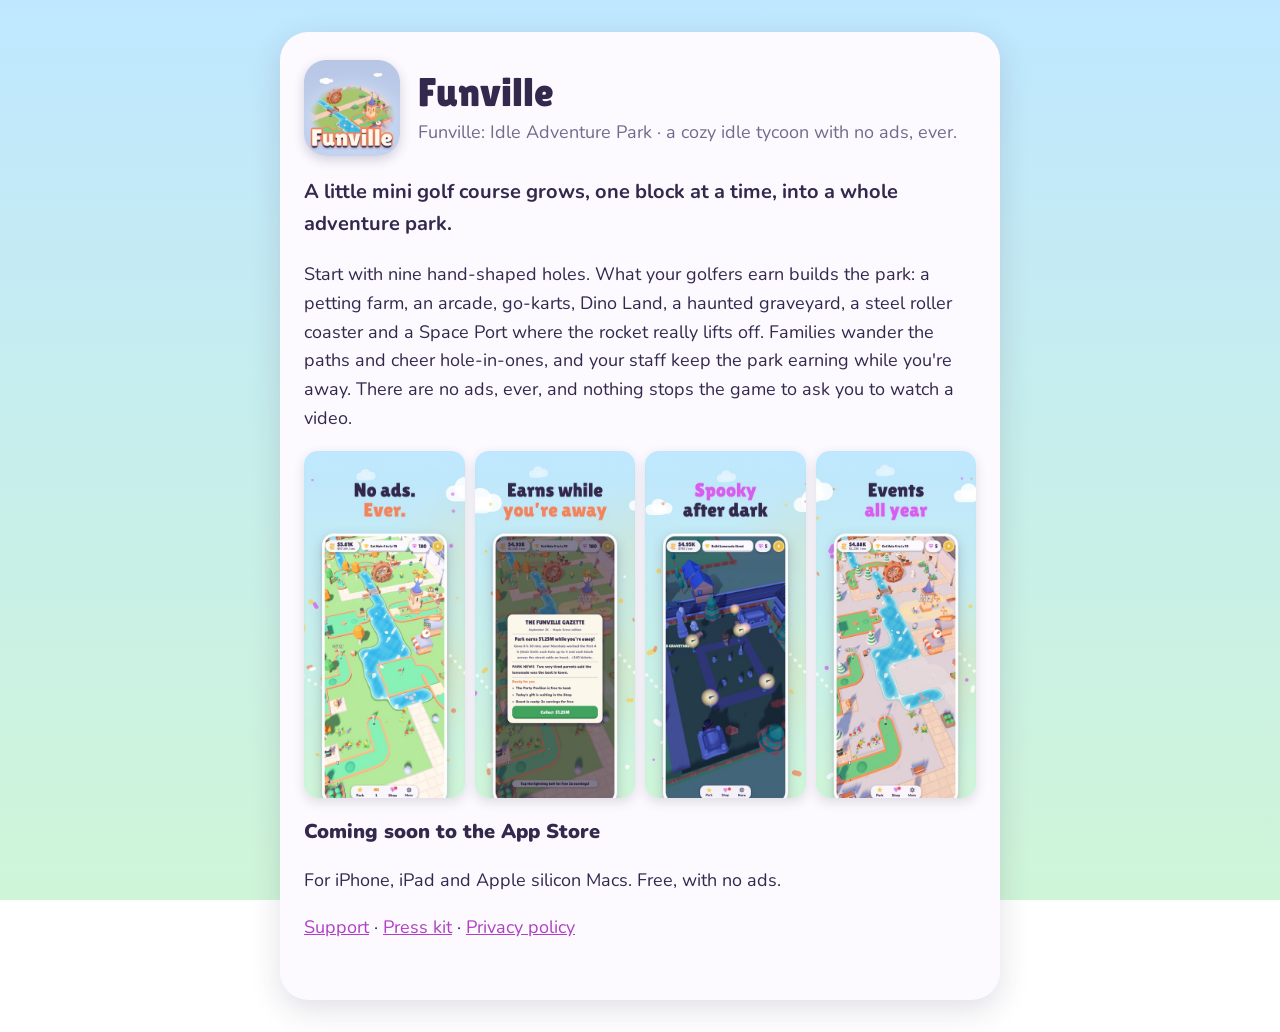
==== index.html @ 90c8557a "Home page: icon, short description, four screenshots, 'Coming soon to the App Store', links to Suppo" ====
<!doctype html>
<html lang="en">
<head>
<meta charset="utf-8">
<meta name="viewport" content="width=device-width, initial-scale=1">
<title>Funville: Idle Adventure Park</title>
<meta name="description" content="Funville is a cozy idle tycoon where a little mini golf course grows into a whole adventure park. No ads, ever.">
<link rel="icon" href="img/icon-256.png">
<link rel="stylesheet" href="site.css">
<style>
  .hero { display: flex; align-items: center; gap: 18px; margin-bottom: 4px; }
  .hero img { width: 96px; height: 96px; border-radius: 22px; box-shadow: 0 4px 12px rgba(51, 41, 77, .2); flex: none; }
  .hero h1 { margin: 0; }
  .hero .meta { margin: 4px 0 0; }
  .shots { display: grid; grid-template-columns: repeat(4, 1fr); gap: 10px; margin: 18px 0 6px; }
  .shots img { width: 100%; height: auto; display: block; border-radius: 14px; box-shadow: 0 4px 12px rgba(51, 41, 77, .15); }
  @media (max-width: 560px) { .shots { grid-template-columns: repeat(2, 1fr); } .hero img { width: 72px; height: 72px; border-radius: 16px; } }
  .status { font-weight: 900; font-size: 20px; margin: 18px 0 6px; }
</style>
</head>
<body>
<main>
<div class="hero">
  <img src="img/icon-256.png" alt="The Funville app icon" width="96" height="96">
  <div>
    <h1>Funville</h1>
    <p class="meta">Funville: Idle Adventure Park · a cozy idle tycoon with no ads, ever.</p>
  </div>
</div>

<p class="lead">A little mini golf course grows, one block at a time, into a whole adventure park.</p>
<p>Start with nine hand-shaped holes. What your golfers earn builds the park: a petting farm, an arcade, go-karts, Dino Land, a haunted graveyard, a steel roller coaster and a Space Port where the rocket really lifts off. Families wander the paths and cheer hole-in-ones, and your staff keep the park earning while you're away. There are no ads, ever, and nothing stops the game to ask you to watch a video.</p>

<div class="shots">
  <img src="img/shot-01.jpg" width="416" height="900" alt="The park at golden hour: the course in front, the blocks across the street">
  <img src="img/shot-03.jpg" width="416" height="900" alt="Earns while you're away: the welcome-back Gazette">
  <img src="img/shot-05.jpg" width="416" height="900" alt="The Haunted Graveyard after dark">
  <img src="img/shot-07.jpg" width="416" height="900" alt="Events all year">
</div>

<p class="status">Coming soon to the App Store</p>
<!-- When the game is live, replace the line above with the App Store badge:
<a href="APP-STORE-URL"><img src="img/app-store-badge.svg" alt="Download on the App Store"></a>
-->
<p>For iPhone, iPad and Apple silicon Macs. Free, with no ads.</p>

<p><a href="support.html">Support</a> · <a href="press.html">Press kit</a> · <a href="privacy.html">Privacy policy</a></p>
</main>
</body>
</html>
---- site.css ----
:root { --ink: #33294D; --soft: #736B8C; --coral: #F5845C; --paper: #FCFAFF; --sky: #BFE7FF; --mint: #CFF5D8; }
* { box-sizing: border-box; }
body { margin: 0; font: 400 18px/1.6 'Nunito', system-ui, sans-serif; color: var(--ink);
  background: linear-gradient(180deg, var(--sky), var(--mint)) fixed; }
main { max-width: 720px; margin: 32px auto; padding: 28px 24px 40px; background: var(--paper);
  border-radius: 28px; box-shadow: 0 10px 30px rgba(51, 41, 77, .15); }
@media (max-width: 760px) { main { margin: 16px; } }
h1 { font: 400 40px/1.1 'Lilita One', sans-serif; margin: 0 0 6px; }
h2 { font: 400 26px/1.2 'Lilita One', sans-serif; color: var(--coral); margin: 28px 0 6px; }
h3 { font-weight: 900; font-size: 19px; margin: 18px 0 2px; }
.meta { color: var(--soft); margin: 0 0 18px; }
.lead { font-weight: 700; font-size: 20px; }
a { color: #B03FC4; }

/* Self-hosted fonts (SIL OFL 1.1, see fonts/OFL.txt). Latin subsets. */
@font-face { font-family: 'Nunito'; font-style: normal; font-weight: 200 1000; font-display: swap;
  src: url('fonts/Nunito-VF.woff2') format('woff2'); }
@font-face { font-family: 'Lilita One'; font-style: normal; font-weight: 400; font-display: swap;
  src: url('fonts/LilitaOne-Regular.woff2') format('woff2'); }

.skip { position: absolute; left: -9999px; }
.skip:focus { left: 12px; top: 12px; background: var(--paper); padding: 8px 12px; border-radius: 10px; z-index: 5; }
:focus-visible { outline: 3px solid var(--ink); outline-offset: 2px; }
.sitenav { margin: 0 0 14px; display: flex; flex-wrap: wrap; gap: 4px 6px; }
.sitenav a { display: inline-block; min-height: 44px; line-height: 44px; padding: 0 10px; font-weight: 700; }
.sitenav a[aria-current="page"] { color: var(--ink); text-decoration: none; }
h1 { overflow-wrap: anywhere; }
main { overflow-wrap: break-word; }
.five { margin: 8px 0; padding-left: 24px; }
.five li { margin: 8px 0; }
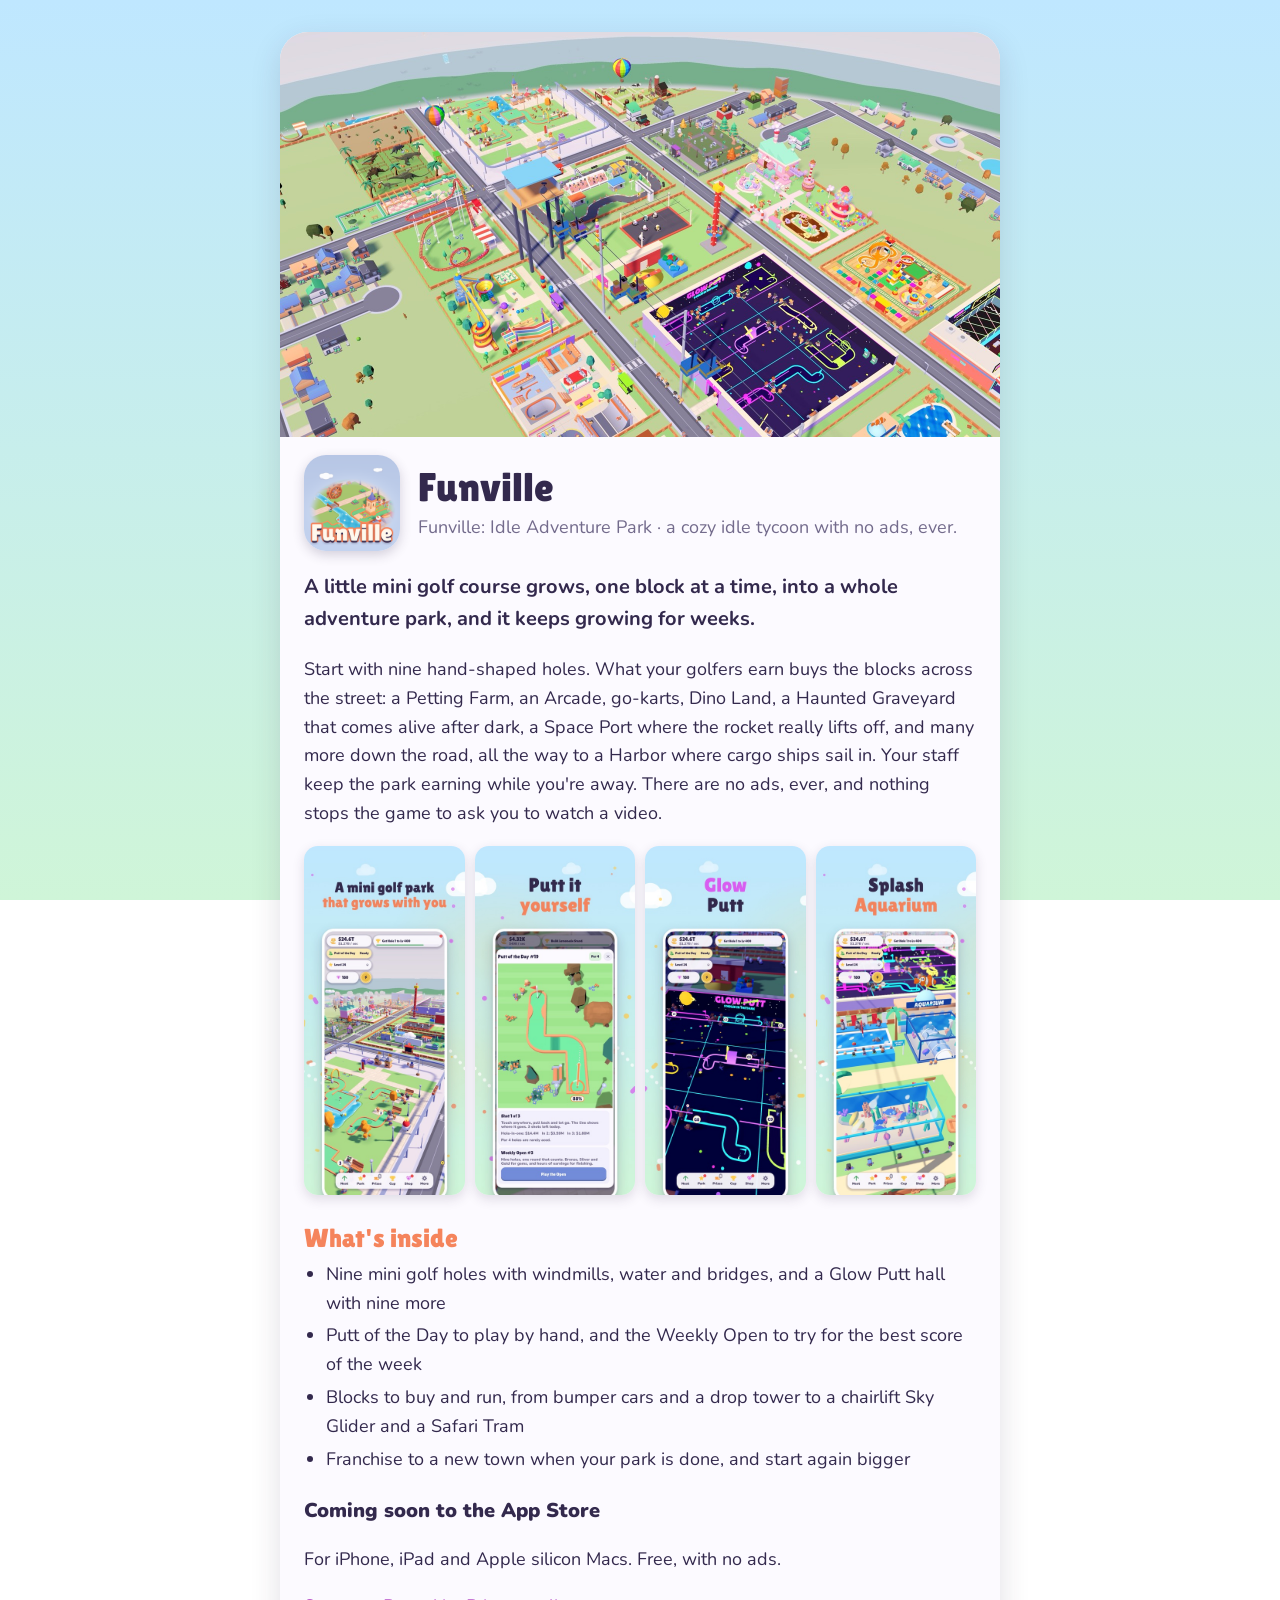
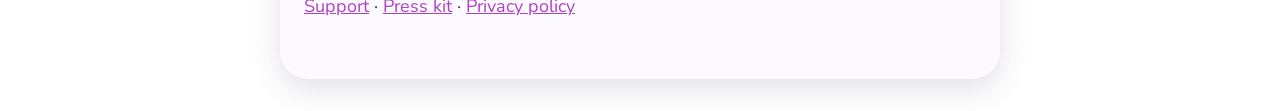
==== commit 9ba0ee7b: "Home page for 1.1: key art banner, the 1.1d screenshots, a short What's inside list, Open Graph tags" ====
--- a/index.html
+++ b/index.html
@@ -5,21 +5,33 @@
 <meta name="viewport" content="width=device-width, initial-scale=1">
 <title>Funville: Idle Adventure Park</title>
 <meta name="description" content="Funville is a cozy idle tycoon where a little mini golf course grows into a whole adventure park. No ads, ever.">
+<meta property="og:title" content="Funville: Idle Adventure Park">
+<meta property="og:description" content="A cozy idle tycoon where a little mini golf course grows into a whole adventure park. No ads, ever.">
+<meta property="og:image" content="https://featureconvert.github.io/funville-site/img/keyart.jpg">
 <link rel="icon" href="img/icon-256.png">
+<link href="https://fonts.googleapis.com/css2?family=Lilita+One&family=Nunito:wght@400;700;900&display=swap" rel="stylesheet">
 <link rel="stylesheet" href="site.css">
 <style>
+  main { padding-top: 0; overflow: hidden; }
+  .keyart { display: block; width: calc(100% + 48px); margin: 0 -24px 18px; height: auto; aspect-ratio: 16 / 9; object-fit: cover; }
   .hero { display: flex; align-items: center; gap: 18px; margin-bottom: 4px; }
   .hero img { width: 96px; height: 96px; border-radius: 22px; box-shadow: 0 4px 12px rgba(51, 41, 77, .2); flex: none; }
   .hero h1 { margin: 0; }
   .hero .meta { margin: 4px 0 0; }
   .shots { display: grid; grid-template-columns: repeat(4, 1fr); gap: 10px; margin: 18px 0 6px; }
+  .shots figure { margin: 0; }
   .shots img { width: 100%; height: auto; display: block; border-radius: 14px; box-shadow: 0 4px 12px rgba(51, 41, 77, .15); }
   @media (max-width: 560px) { .shots { grid-template-columns: repeat(2, 1fr); } .hero img { width: 72px; height: 72px; border-radius: 16px; } }
-  .status { font-weight: 900; font-size: 20px; margin: 18px 0 6px; }
+  ul { padding-left: 22px; margin: 6px 0; }
+  li { margin: 4px 0; }
+  .status { font-weight: 900; font-size: 20px; margin: 22px 0 4px; }
+  .links { margin-top: 18px; }
 </style>
 </head>
 <body>
 <main>
+<img class="keyart" src="img/keyart.jpg" width="1440" height="810" alt="A late Funville park: the nine-hole course in front, the town and its blocks beyond">
+
 <div class="hero">
   <img src="img/icon-256.png" alt="The Funville app icon" width="96" height="96">
   <div>
@@ -28,15 +40,23 @@
   </div>
 </div>
 
-<p class="lead">A little mini golf course grows, one block at a time, into a whole adventure park.</p>
-<p>Start with nine hand-shaped holes. What your golfers earn builds the park: a petting farm, an arcade, go-karts, Dino Land, a haunted graveyard, a steel roller coaster and a Space Port where the rocket really lifts off. Families wander the paths and cheer hole-in-ones, and your staff keep the park earning while you're away. There are no ads, ever, and nothing stops the game to ask you to watch a video.</p>
+<p class="lead">A little mini golf course grows, one block at a time, into a whole adventure park, and it keeps growing for weeks.</p>
+<p>Start with nine hand-shaped holes. What your golfers earn buys the blocks across the street: a Petting Farm, an Arcade, go-karts, Dino Land, a Haunted Graveyard that comes alive after dark, a Space Port where the rocket really lifts off, and many more down the road, all the way to a Harbor where cargo ships sail in. Your staff keep the park earning while you're away. There are no ads, ever, and nothing stops the game to ask you to watch a video.</p>
 
 <div class="shots">
-  <img src="img/shot-01.jpg" width="416" height="900" alt="The park at golden hour: the course in front, the blocks across the street">
-  <img src="img/shot-03.jpg" width="416" height="900" alt="Earns while you're away: the welcome-back Gazette">
-  <img src="img/shot-05.jpg" width="416" height="900" alt="The Haunted Graveyard after dark">
-  <img src="img/shot-07.jpg" width="416" height="900" alt="Events all year">
+  <figure><img src="img/shot11-01.jpg" width="416" height="904" alt="The course in front, the town and the blocks beyond"></figure>
+  <figure><img src="img/shot11-02.jpg" width="416" height="904" alt="Putt of the Day: pull back and let go to putt a hole by hand"></figure>
+  <figure><img src="img/shot11-04.jpg" width="416" height="904" alt="Glow Putt: a blacklight hall with neon rails and glowing holes"></figure>
+  <figure><img src="img/shot11-07.jpg" width="416" height="904" alt="Splash Aquarium: open-air tanks and a fish show"></figure>
 </div>
+
+<h2>What's inside</h2>
+<ul>
+  <li>Nine mini golf holes with windmills, water and bridges, and a Glow Putt hall with nine more</li>
+  <li>Putt of the Day to play by hand, and the Weekly Open to try for the best score of the week</li>
+  <li>Blocks to buy and run, from bumper cars and a drop tower to a chairlift Sky Glider and a Safari Tram</li>
+  <li>Franchise to a new town when your park is done, and start again bigger</li>
+</ul>
 
 <p class="status">Coming soon to the App Store</p>
 <!-- When the game is live, replace the line above with the App Store badge:
@@ -44,7 +64,7 @@
 -->
 <p>For iPhone, iPad and Apple silicon Macs. Free, with no ads.</p>
 
-<p><a href="support.html">Support</a> · <a href="press.html">Press kit</a> · <a href="privacy.html">Privacy policy</a></p>
+<p class="links"><a href="support.html">Support</a> · <a href="press.html">Press kit</a> · <a href="privacy.html">Privacy policy</a></p>
 </main>
 </body>
 </html>
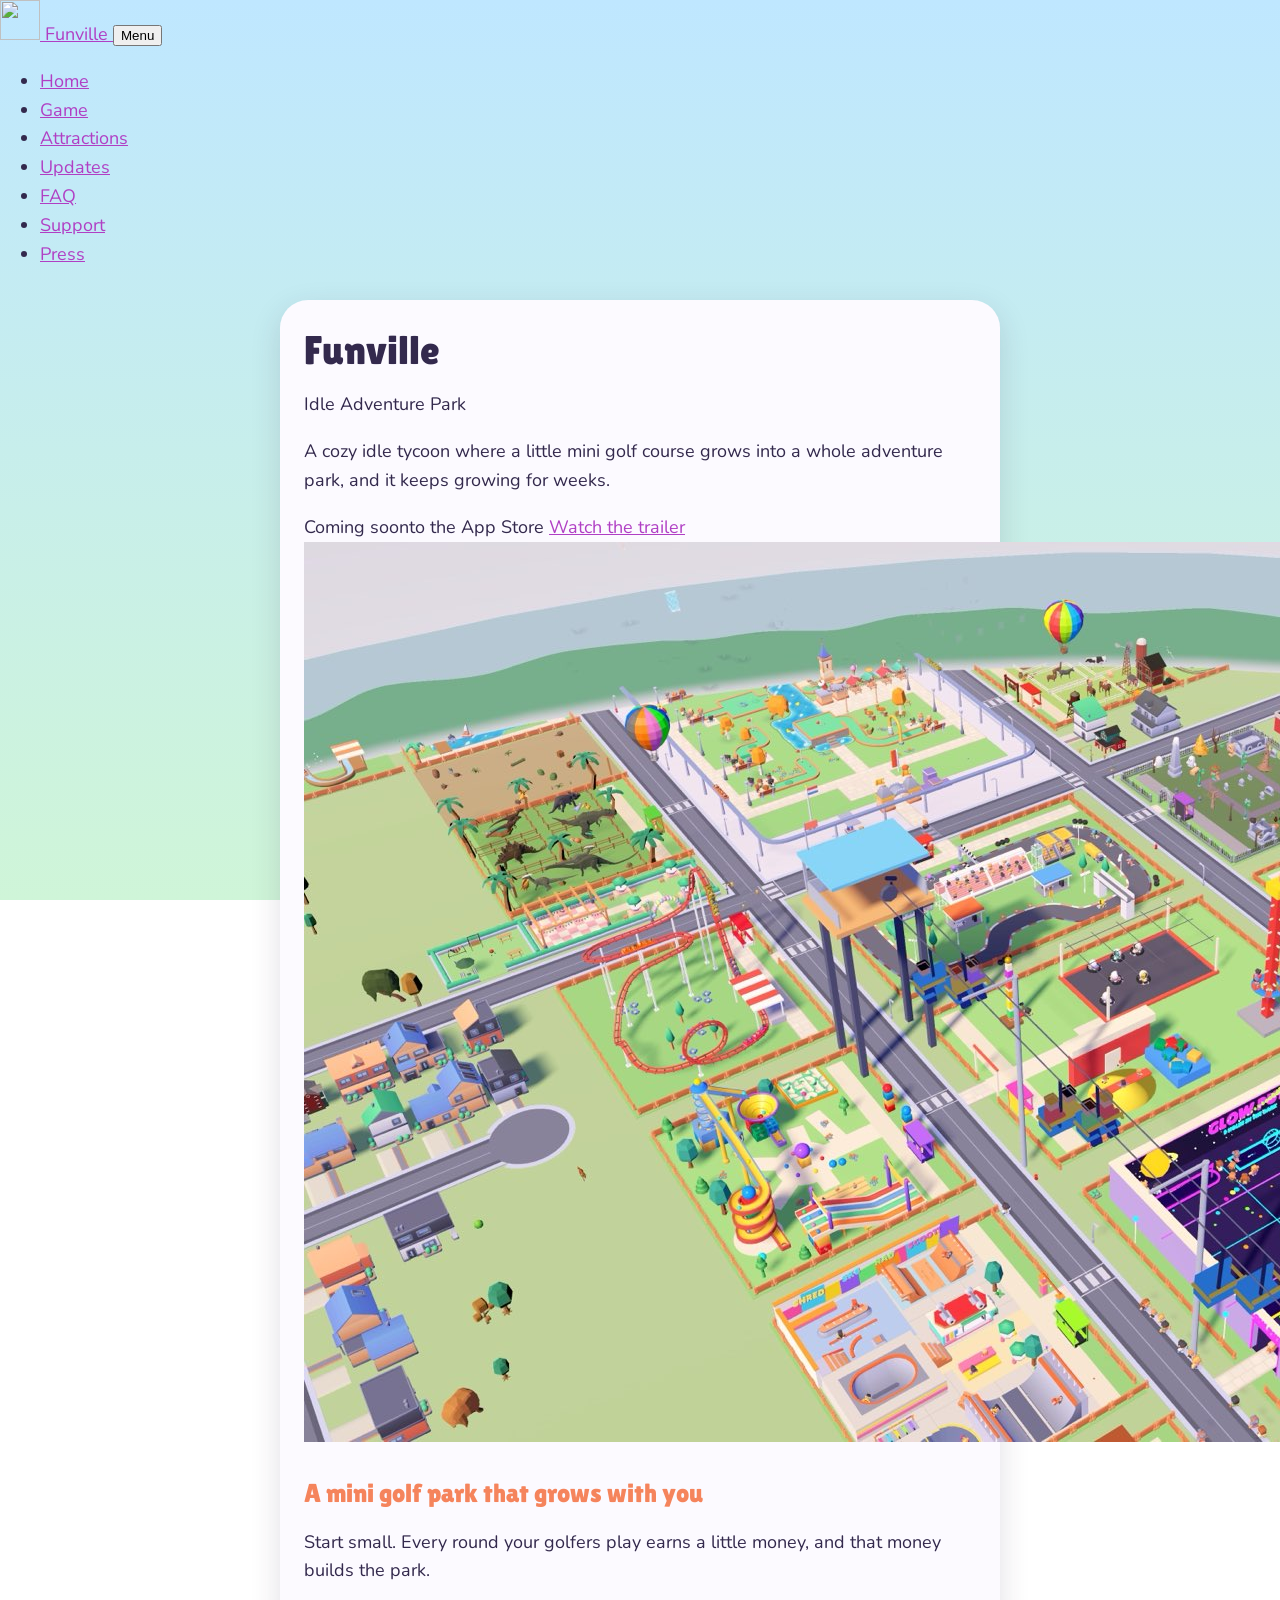
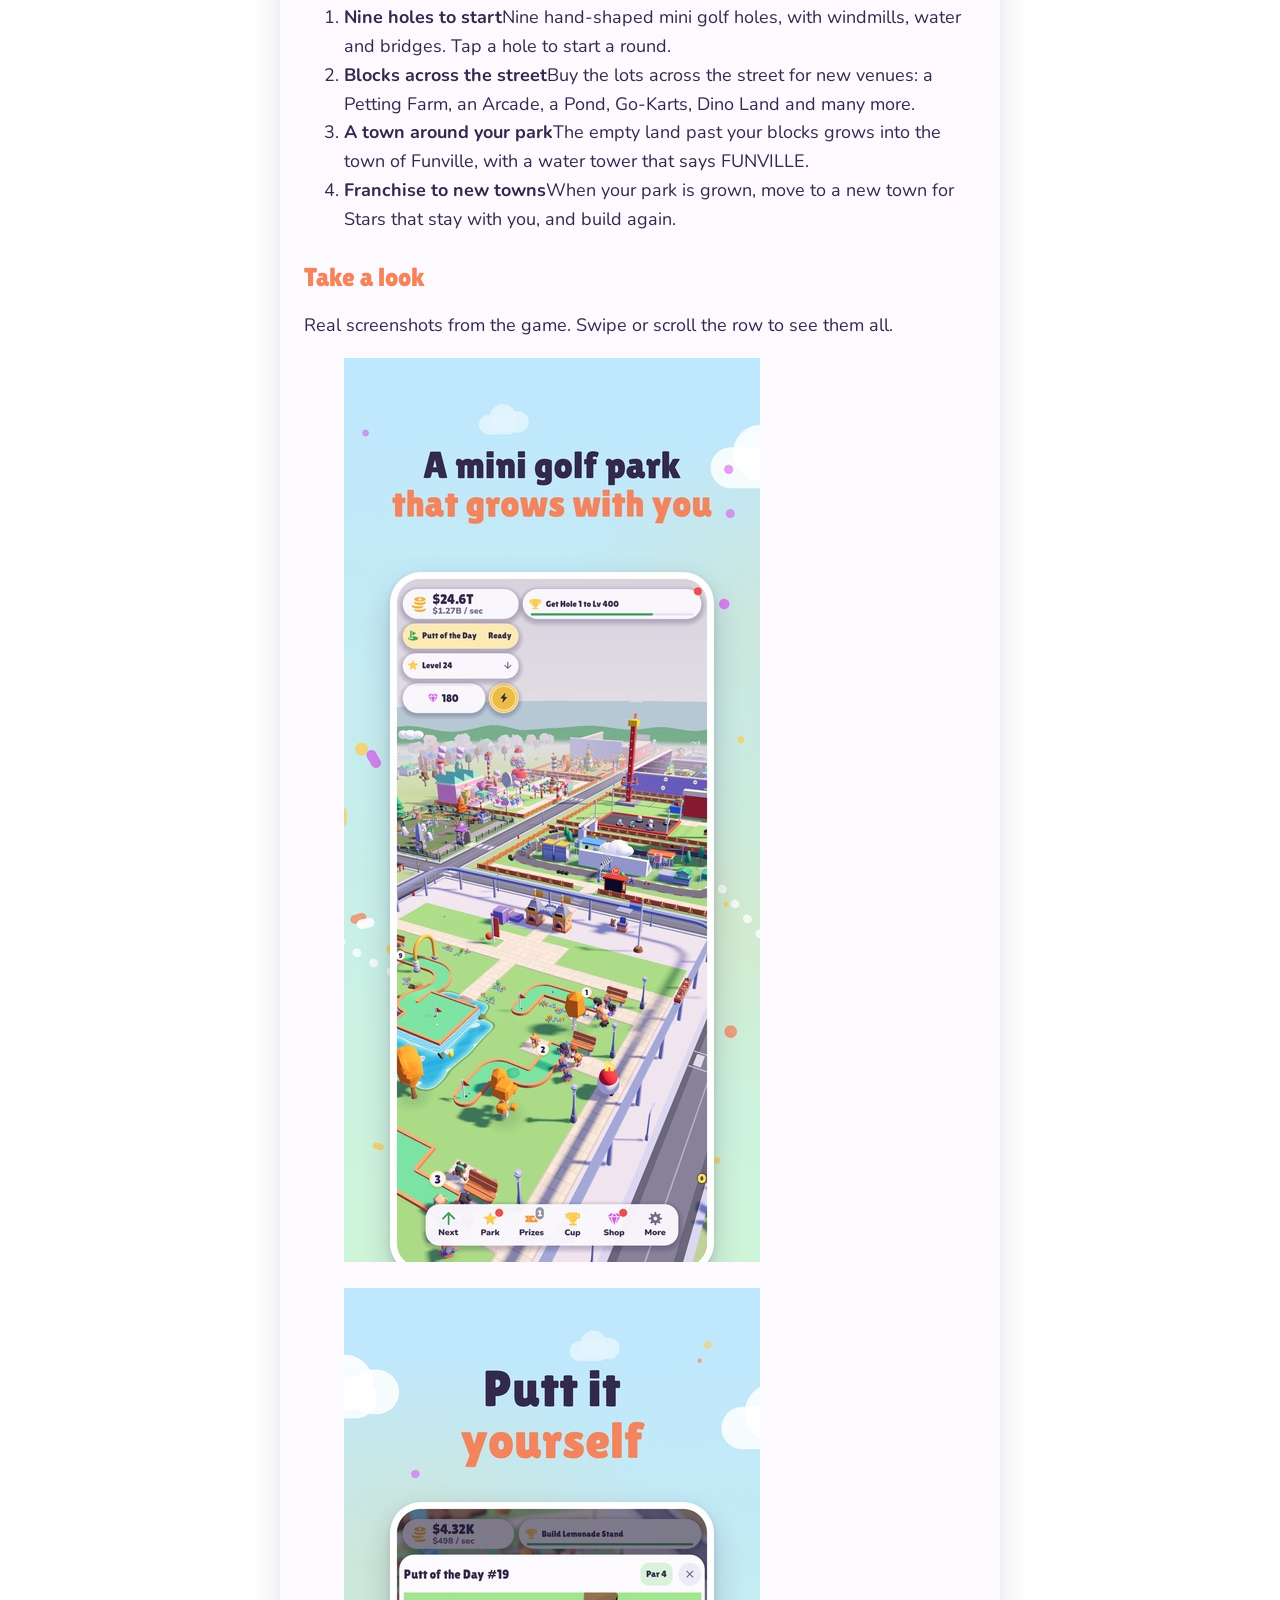
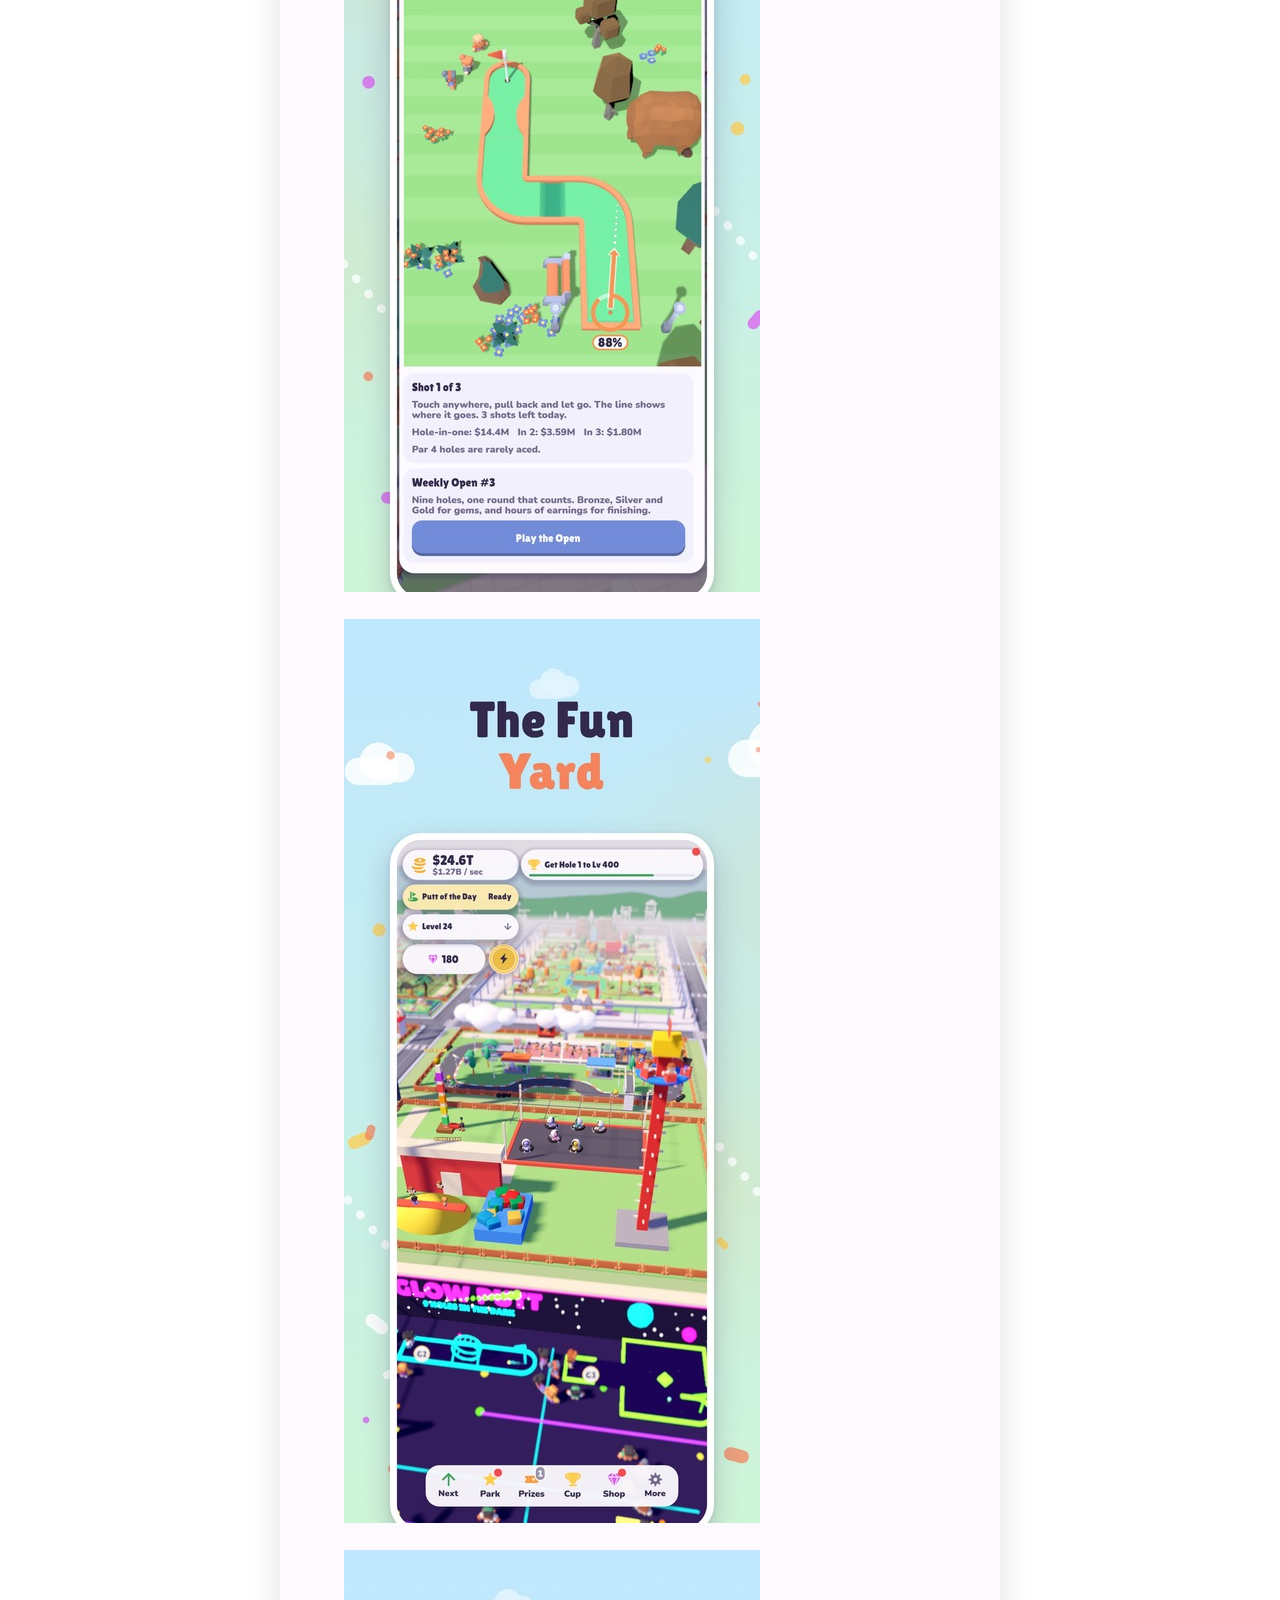
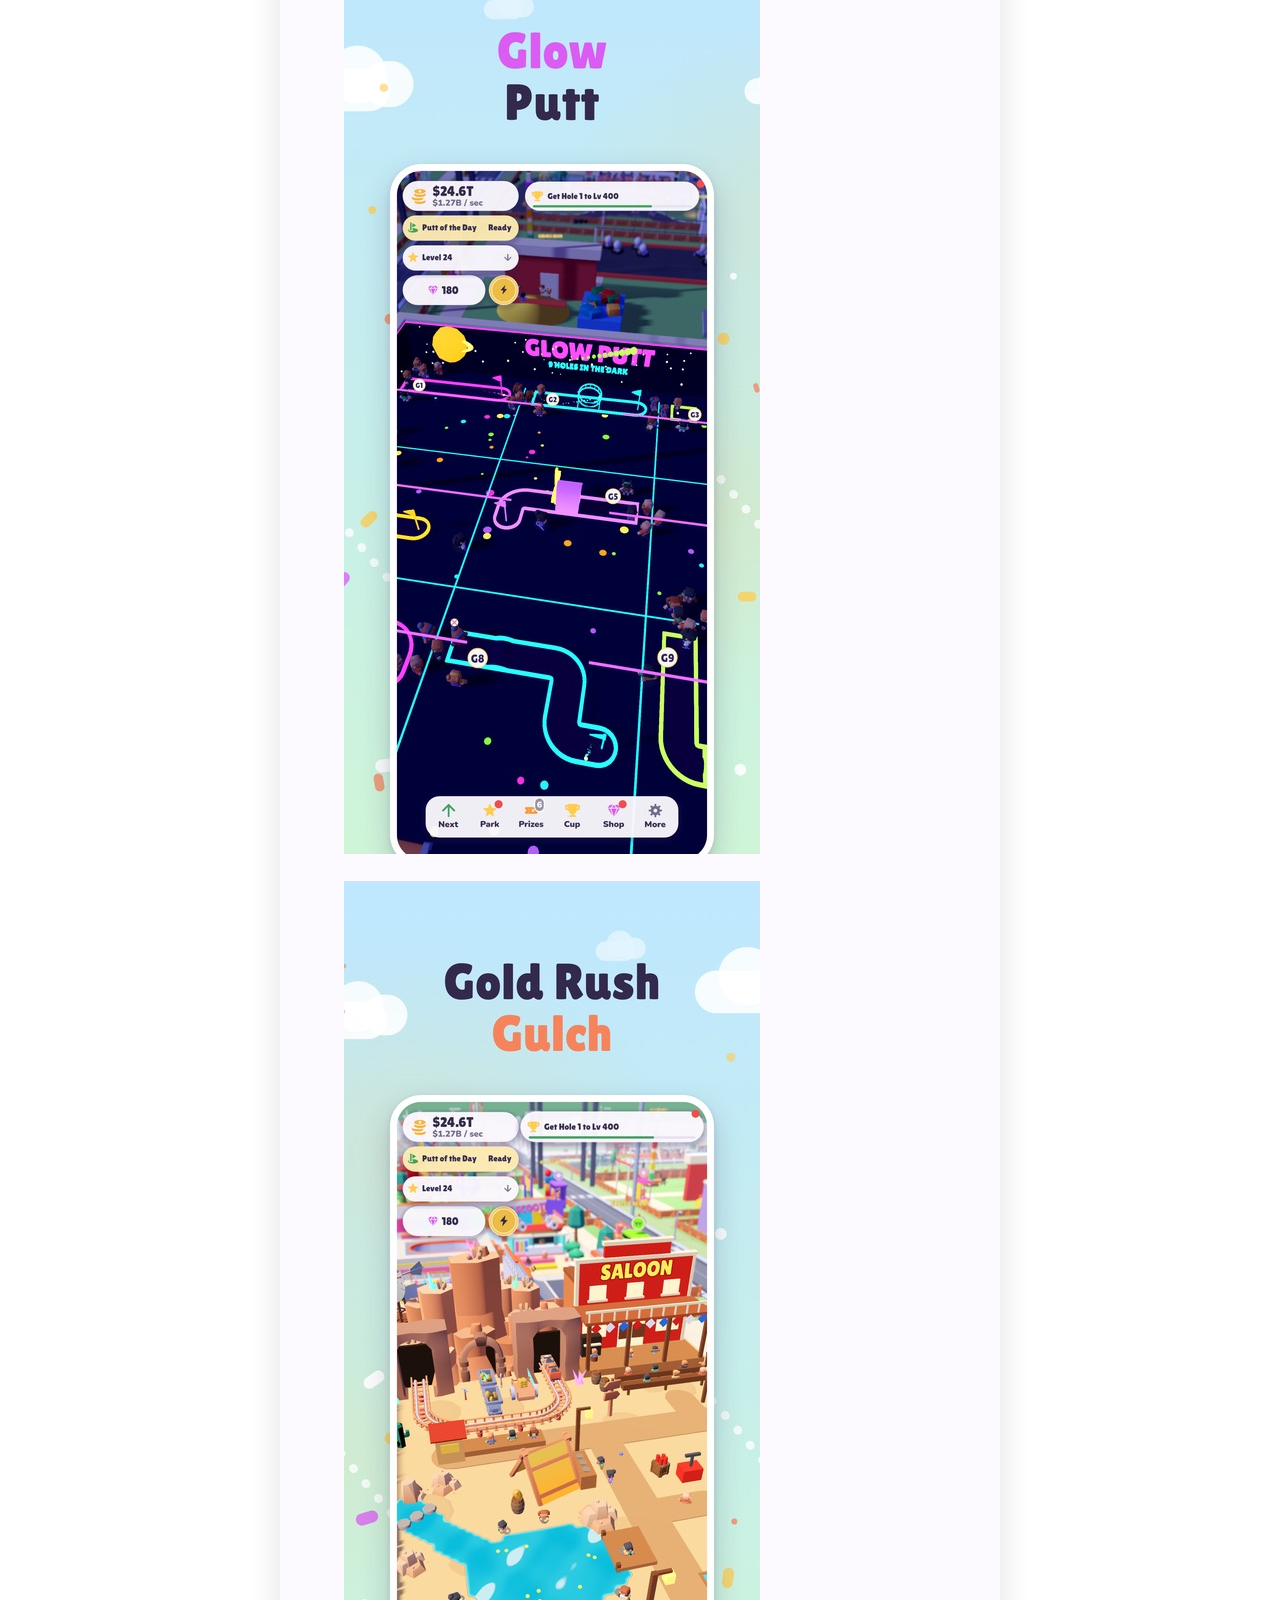
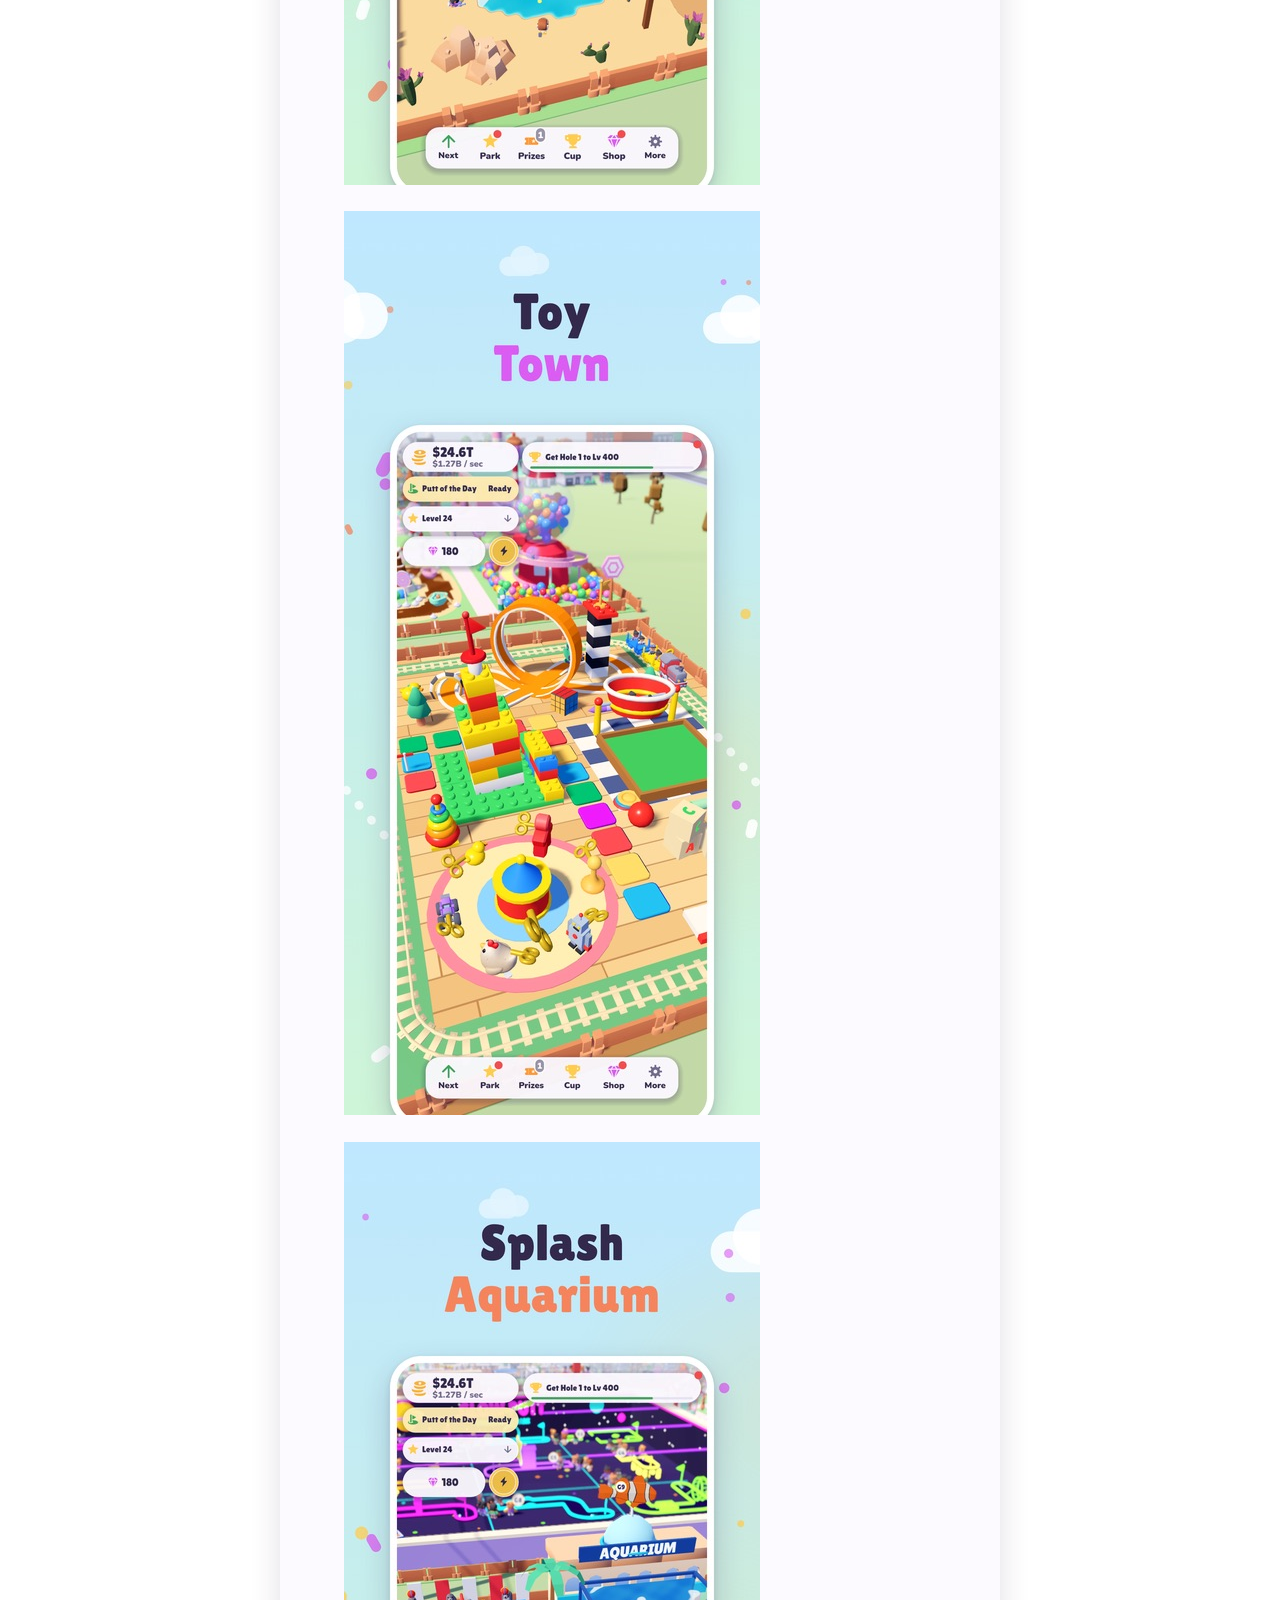
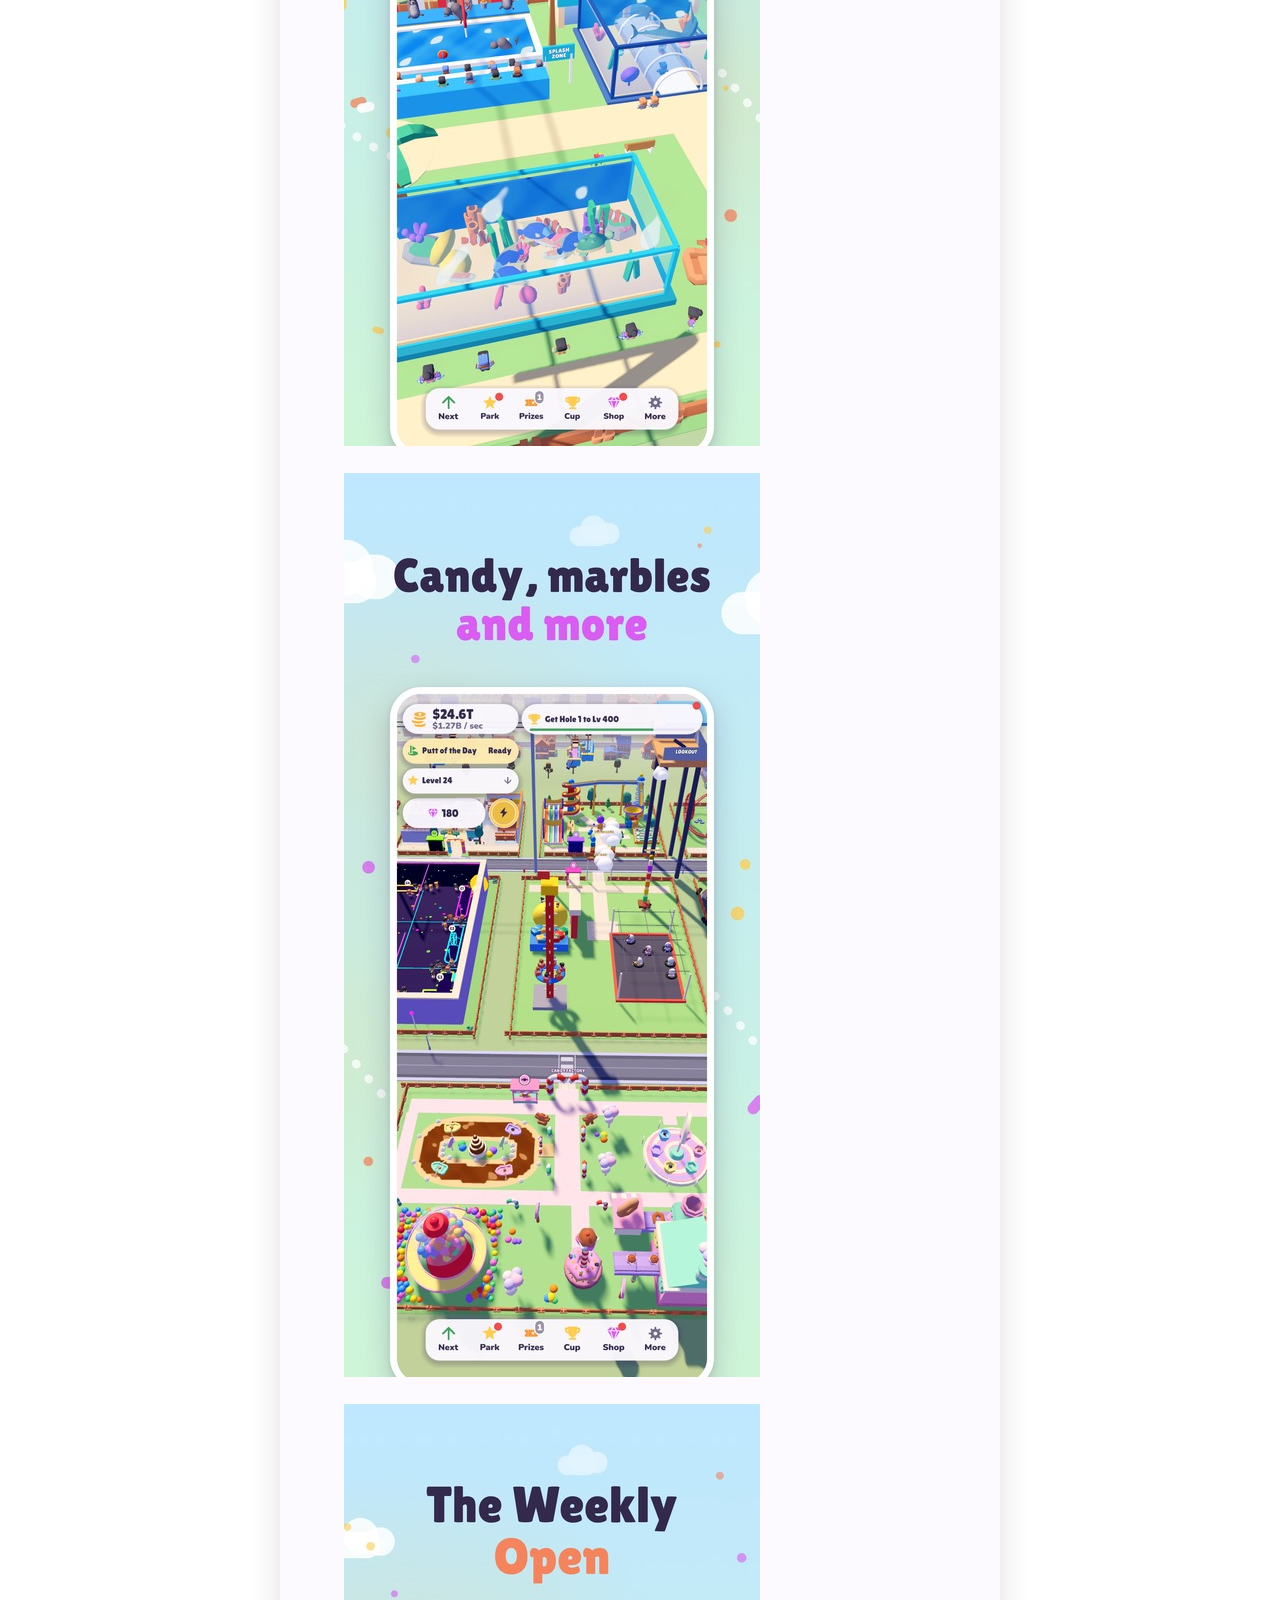
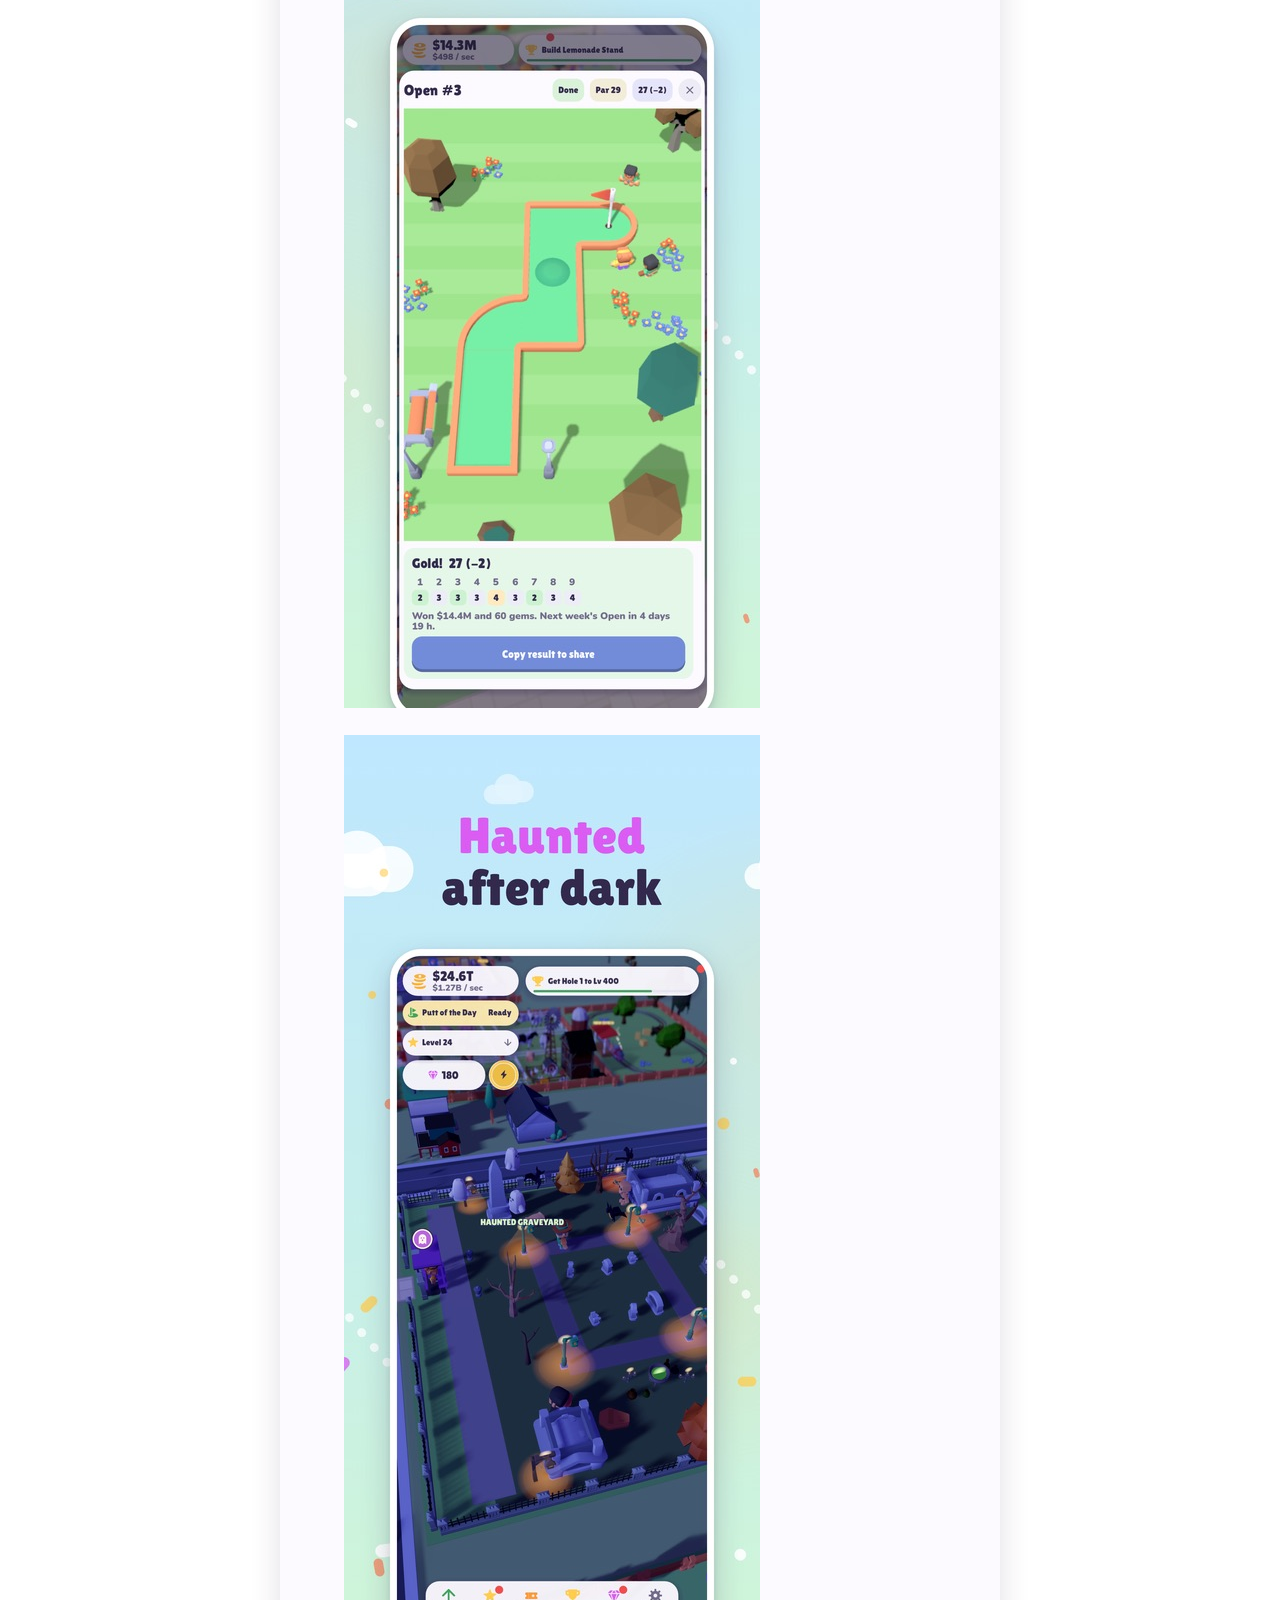
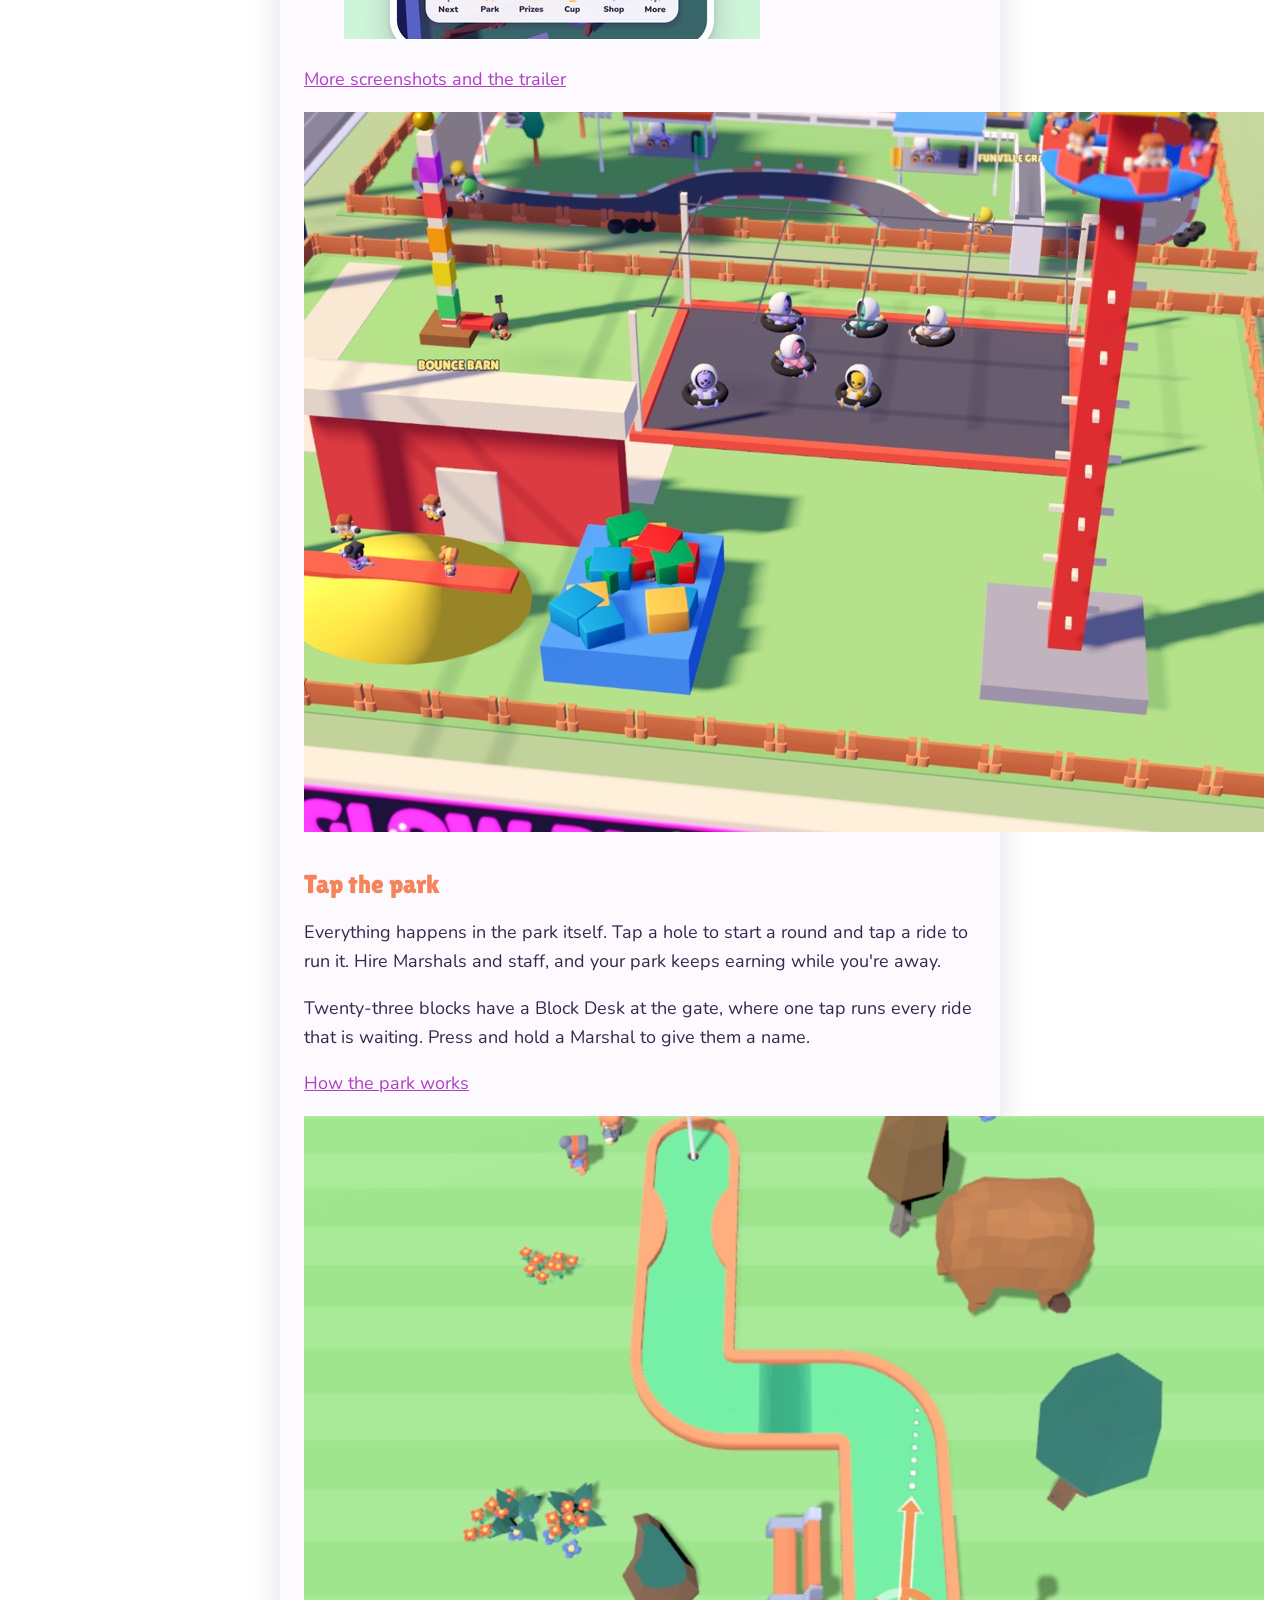
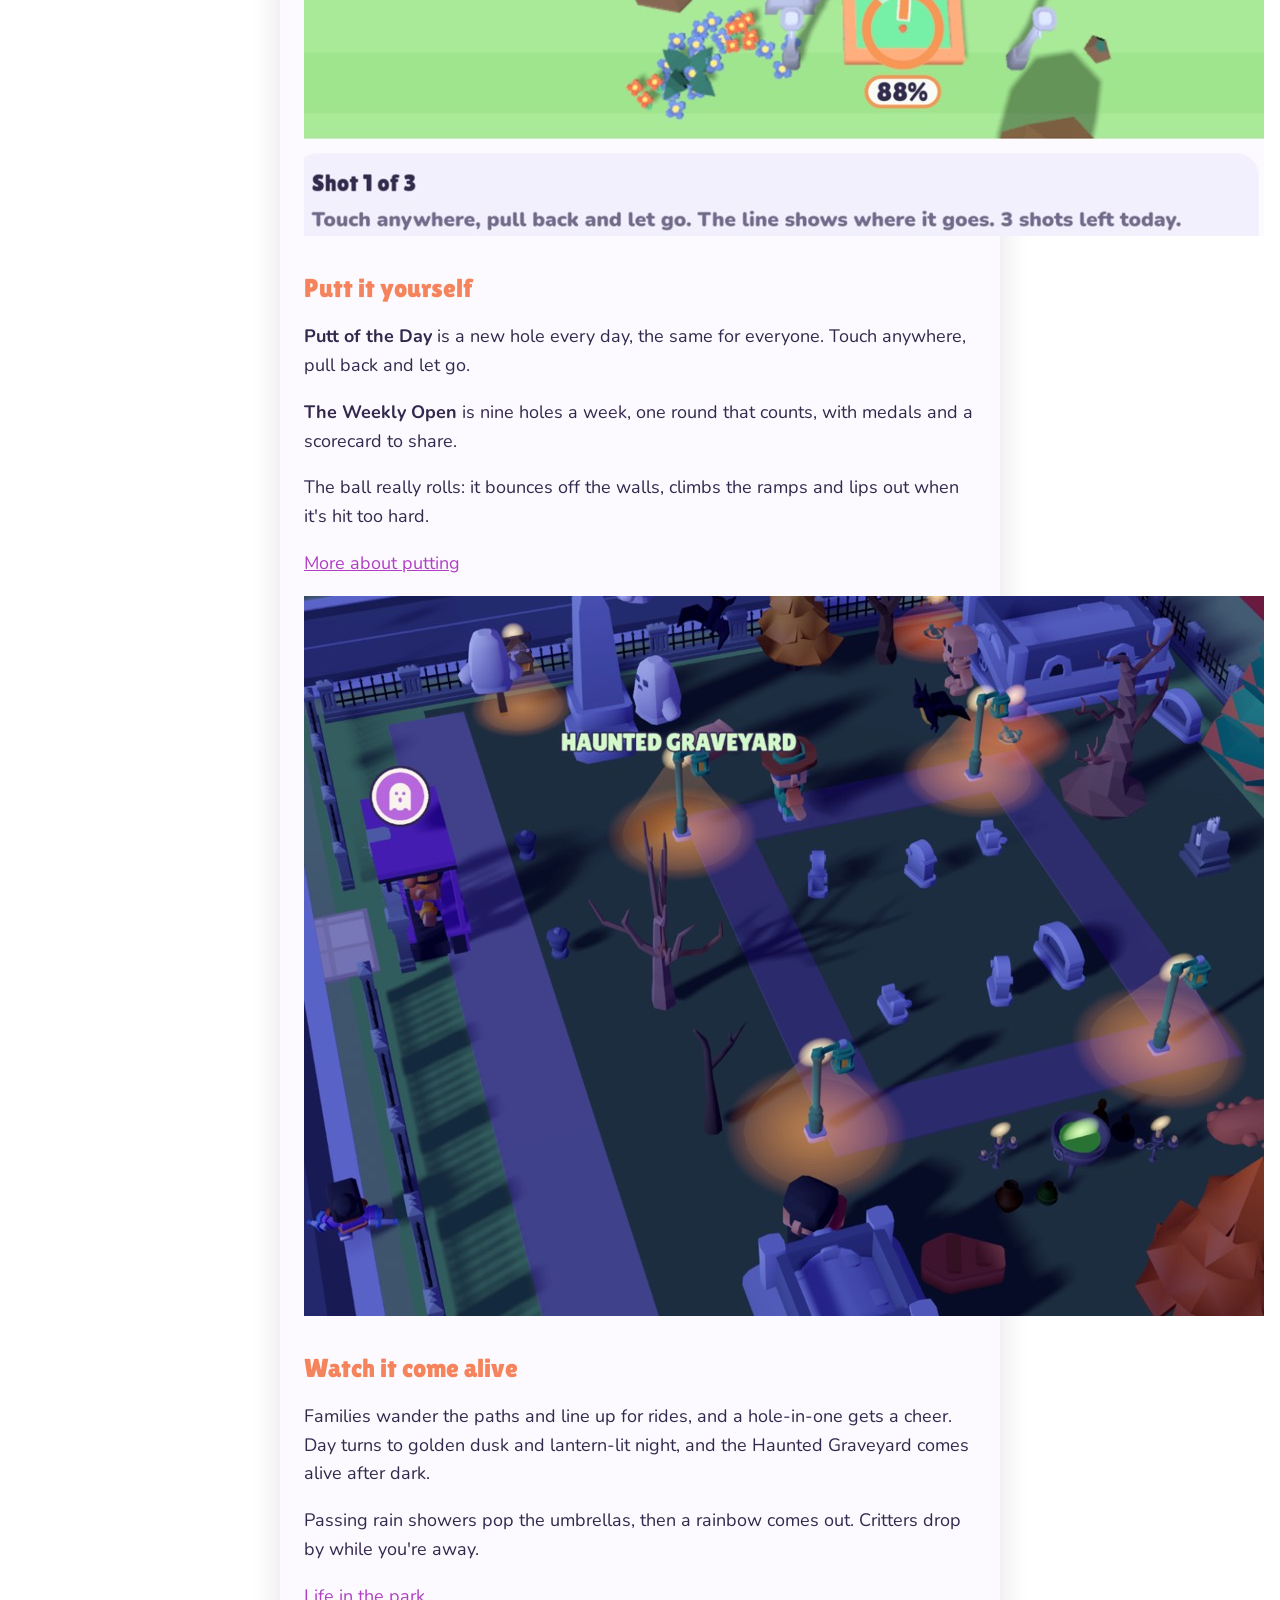
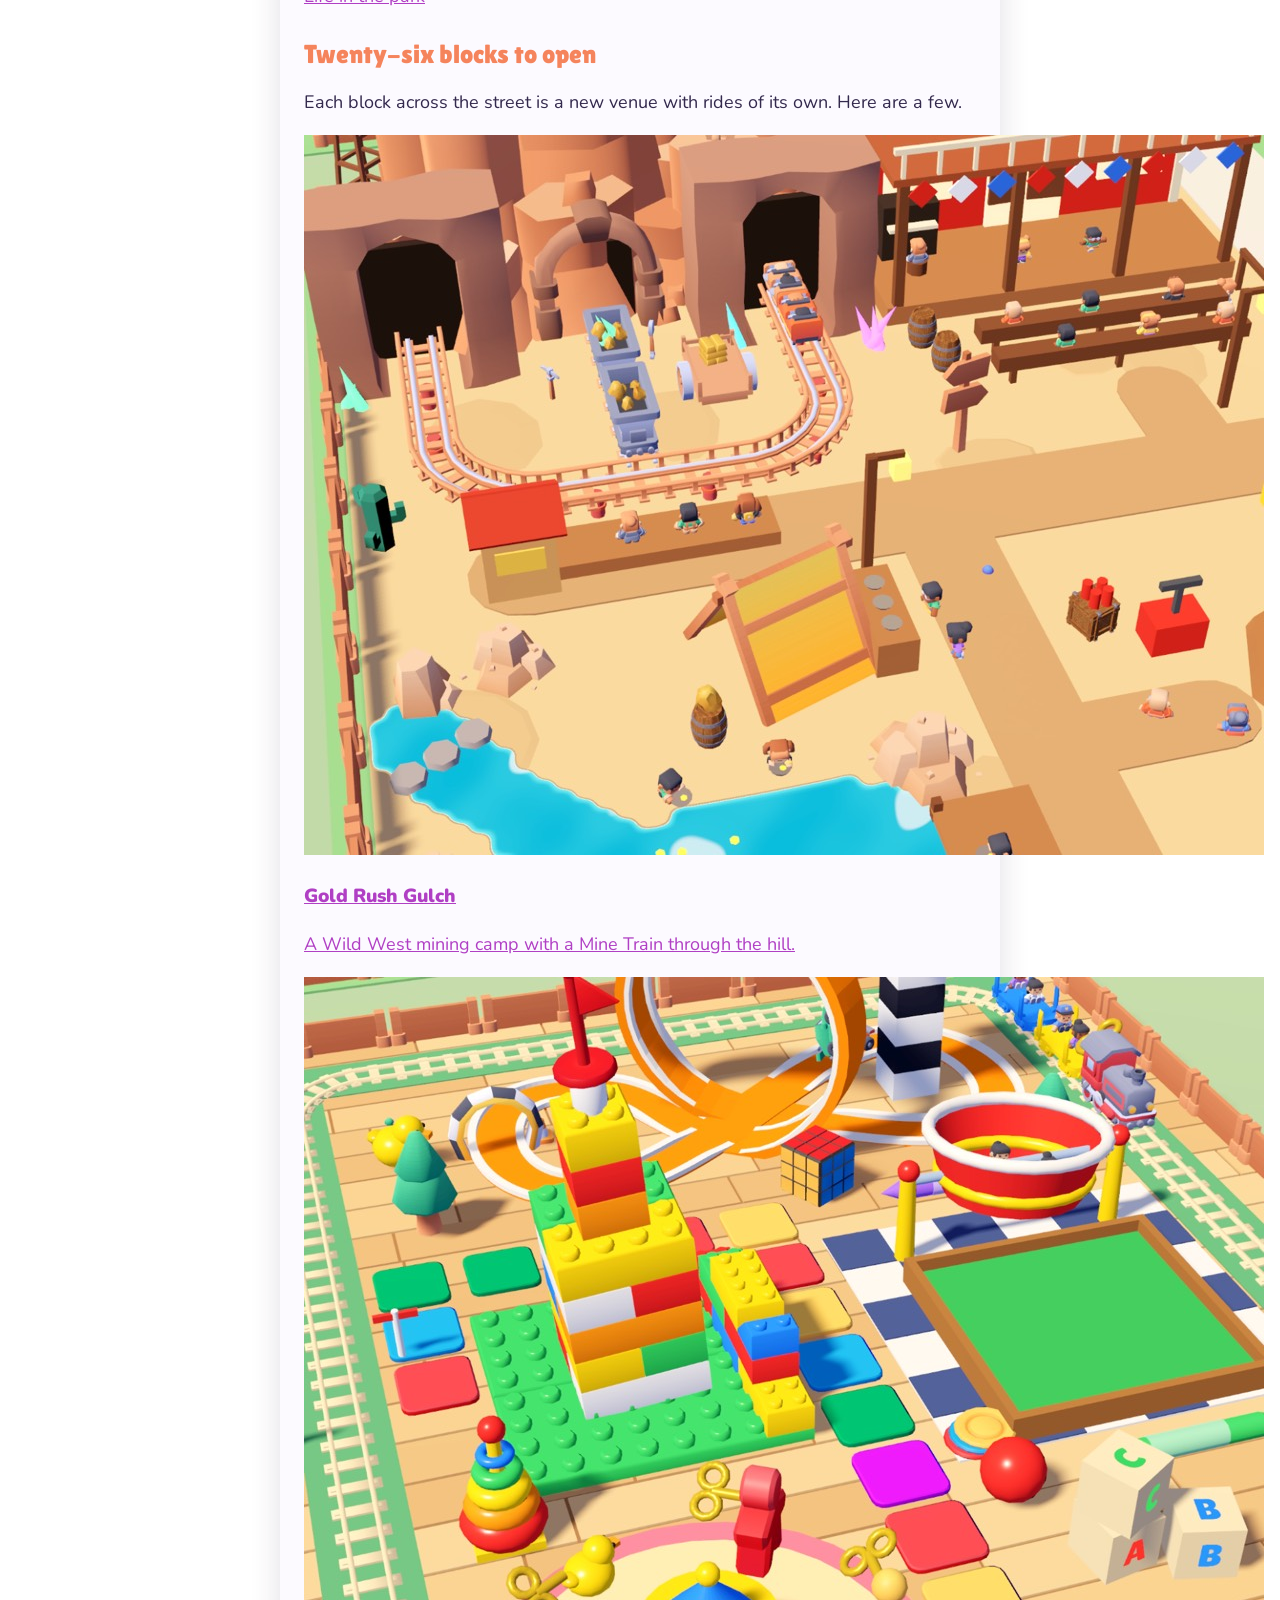
==== commit e7cdcda0: "Site draft: new home page (splash-style wordmark, key art, screenshot strip, towns, No ads, ever); s" ====
--- a/index.html
+++ b/index.html
@@ -5,66 +5,247 @@
 <meta name="viewport" content="width=device-width, initial-scale=1">
 <title>Funville: Idle Adventure Park</title>
 <meta name="description" content="Funville is a cozy idle tycoon where a little mini golf course grows into a whole adventure park. No ads, ever.">
+<meta name="theme-color" content="#CDEBF7" media="(prefers-color-scheme: light)">
+<meta name="theme-color" content="#1E1A33" media="(prefers-color-scheme: dark)">
+<meta property="og:type" content="website">
+<meta property="og:site_name" content="Funville">
 <meta property="og:title" content="Funville: Idle Adventure Park">
-<meta property="og:description" content="A cozy idle tycoon where a little mini golf course grows into a whole adventure park. No ads, ever.">
+<meta property="og:description" content="Funville is a cozy idle tycoon where a little mini golf course grows into a whole adventure park. No ads, ever.">
+<meta property="og:url" content="https://featureconvert.github.io/funville-site/">
 <meta property="og:image" content="https://featureconvert.github.io/funville-site/img/keyart.jpg">
-<link rel="icon" href="img/icon-256.png">
-<link href="https://fonts.googleapis.com/css2?family=Lilita+One&family=Nunito:wght@400;700;900&display=swap" rel="stylesheet">
+<meta property="og:image:width" content="1440">
+<meta property="og:image:height" content="810">
+<meta property="og:image:alt" content="A grown Funville park from above, with blocks of rides along the streets">
+<meta name="twitter:card" content="summary_large_image">
+<meta name="twitter:title" content="Funville: Idle Adventure Park">
+<meta name="twitter:description" content="Funville is a cozy idle tycoon where a little mini golf course grows into a whole adventure park. No ads, ever.">
+<meta name="twitter:image" content="https://featureconvert.github.io/funville-site/img/keyart.jpg">
+<link rel="icon" href="img/favicon-64.png" type="image/png">
+<link rel="icon" href="img/favicon-dark-64.png" type="image/png" media="(prefers-color-scheme: dark)">
+<link rel="apple-touch-icon" href="img/apple-touch-icon.png">
+<link rel="preload" href="fonts/LilitaOne-Regular.ttf" as="font" type="font/ttf" crossorigin>
 <link rel="stylesheet" href="site.css">
-<style>
-  main { padding-top: 0; overflow: hidden; }
-  .keyart { display: block; width: calc(100% + 48px); margin: 0 -24px 18px; height: auto; aspect-ratio: 16 / 9; object-fit: cover; }
-  .hero { display: flex; align-items: center; gap: 18px; margin-bottom: 4px; }
-  .hero img { width: 96px; height: 96px; border-radius: 22px; box-shadow: 0 4px 12px rgba(51, 41, 77, .2); flex: none; }
-  .hero h1 { margin: 0; }
-  .hero .meta { margin: 4px 0 0; }
-  .shots { display: grid; grid-template-columns: repeat(4, 1fr); gap: 10px; margin: 18px 0 6px; }
-  .shots figure { margin: 0; }
-  .shots img { width: 100%; height: auto; display: block; border-radius: 14px; box-shadow: 0 4px 12px rgba(51, 41, 77, .15); }
-  @media (max-width: 560px) { .shots { grid-template-columns: repeat(2, 1fr); } .hero img { width: 72px; height: 72px; border-radius: 16px; } }
-  ul { padding-left: 22px; margin: 6px 0; }
-  li { margin: 4px 0; }
-  .status { font-weight: 900; font-size: 20px; margin: 22px 0 4px; }
-  .links { margin-top: 18px; }
-</style>
+<script src="site.js"></script>
 </head>
 <body>
-<main>
-<img class="keyart" src="img/keyart.jpg" width="1440" height="810" alt="A late Funville park: the nine-hole course in front, the town and its blocks beyond">
-
-<div class="hero">
-  <img src="img/icon-256.png" alt="The Funville app icon" width="96" height="96">
-  <div>
-    <h1>Funville</h1>
-    <p class="meta">Funville: Idle Adventure Park · a cozy idle tycoon with no ads, ever.</p>
+<a class="skip" href="#main">Skip to content</a>
+<header class="site-head">
+  <div class="wrap">
+    <a class="brand" href="index.html">
+      <picture><source srcset="img/icon-dark-128.png" media="(prefers-color-scheme: dark)"><img src="img/icon-128.png" alt="" width="40" height="40"></picture>
+      Funville
+    </a>
+    <button class="nav-toggle" type="button" aria-expanded="false" aria-controls="site-nav">Menu</button>
+    <nav class="site-nav" id="site-nav" aria-label="Main">
+  <ul>
+    <li><a href="index.html" aria-current="page">Home</a></li>
+    <li><a href="game.html">Game</a></li>
+    <li><a href="attractions.html">Attractions</a></li>
+    <li><a href="updates.html">Updates</a></li>
+    <li><a href="faq.html">FAQ</a></li>
+    <li><a href="support.html">Support</a></li>
+    <li><a href="press.html">Press</a></li>
+  </ul>
+    </nav>
+  </div>
+</header>
+<main id="main">
+
+<div class="sky hero-sky">
+  <span class="cloud c1" aria-hidden="true"></span>
+  <span class="cloud c2" aria-hidden="true"></span>
+  <div class="hero wrap">
+    <h1 class="wordmark">Funville</h1>
+    <p><span class="pill">Idle Adventure Park</span></p>
+    <p class="pitch">A cozy idle tycoon where a little mini golf course grows into a whole adventure park, and it keeps growing for weeks.</p>
+    <div class="cta-row">
+      <!-- APP STORE: when Funville is live, replace the span below with Apple's badge, linked to the App Store page:
+           <a href="APP-STORE-URL"><img src="img/app-store-badge.svg" alt="Download on the App Store" width="160" height="54"></a>
+           Do the same in the "Get Funville" section further down this page and in the footer line of every page. -->
+      <span class="store-soon">Coming soon<span>to the App Store</span></span>
+      <a class="btn gold" href="media.html#trailer">Watch the trailer</a>
+    </div>
+  </div>
+  <div class="hero-art">
+    <img src="img/hero-1600.jpg" srcset="img/hero-1000.jpg 1000w, img/hero-1600.jpg 1600w" sizes="(max-width: 1150px) 100vw, 1120px" width="1600" height="900" fetchpriority="high"
+      alt="A grown Funville park from above: blocks of rides along the streets, a roller coaster, a dinosaur jungle, a Glow Putt hall under blacklight and the town's houses all around">
   </div>
 </div>
 
-<p class="lead">A little mini golf course grows, one block at a time, into a whole adventure park, and it keeps growing for weeks.</p>
-<p>Start with nine hand-shaped holes. What your golfers earn buys the blocks across the street: a Petting Farm, an Arcade, go-karts, Dino Land, a Haunted Graveyard that comes alive after dark, a Space Port where the rocket really lifts off, and many more down the road, all the way to a Harbor where cargo ships sail in. Your staff keep the park earning while you're away. There are no ads, ever, and nothing stops the game to ask you to watch a video.</p>
-
-<div class="shots">
-  <figure><img src="img/shot11-01.jpg" width="416" height="904" alt="The course in front, the town and the blocks beyond"></figure>
-  <figure><img src="img/shot11-02.jpg" width="416" height="904" alt="Putt of the Day: pull back and let go to putt a hole by hand"></figure>
-  <figure><img src="img/shot11-04.jpg" width="416" height="904" alt="Glow Putt: a blacklight hall with neon rails and glowing holes"></figure>
-  <figure><img src="img/shot11-07.jpg" width="416" height="904" alt="Splash Aquarium: open-air tanks and a fish show"></figure>
-</div>
-
-<h2>What's inside</h2>
-<ul>
-  <li>Nine mini golf holes with windmills, water and bridges, and a Glow Putt hall with nine more</li>
-  <li>Putt of the Day to play by hand, and the Weekly Open to try for the best score of the week</li>
-  <li>Blocks to buy and run, from bumper cars and a drop tower to a chairlift Sky Glider and a Safari Tram</li>
-  <li>Franchise to a new town when your park is done, and start again bigger</li>
-</ul>
-
-<p class="status">Coming soon to the App Store</p>
-<!-- When the game is live, replace the line above with the App Store badge:
-<a href="APP-STORE-URL"><img src="img/app-store-badge.svg" alt="Download on the App Store"></a>
--->
-<p>For iPhone, iPad and Apple silicon Macs. Free, with no ads.</p>
-
-<p class="links"><a href="support.html">Support</a> · <a href="press.html">Press kit</a> · <a href="privacy.html">Privacy policy</a></p>
+<section>
+  <div class="wrap">
+    <div class="section-head">
+      <h2>A mini golf park <span class="pop">that grows with you</span></h2>
+      <p>Start small. Every round your golfers play earns a little money, and that money builds the park.</p>
+    </div>
+    <ol class="steps">
+      <li><b>Nine holes to start</b>Nine hand-shaped mini golf holes, with windmills, water and bridges. Tap a hole to start a round.</li>
+      <li><b>Blocks across the street</b>Buy the lots across the street for new venues: a Petting Farm, an Arcade, a Pond, Go-Karts, Dino Land and many more.</li>
+      <li><b>A town around your park</b>The empty land past your blocks grows into the town of Funville, with a water tower that says FUNVILLE.</li>
+      <li><b>Franchise to new towns</b>When your park is grown, move to a new town for Stars that stay with you, and build again.</li>
+    </ol>
+  </div>
+</section>
+
+<section class="band" aria-labelledby="look">
+  <div class="section-head wrap">
+    <h2 id="look">Take a look</h2>
+    <p>Real screenshots from the game. Swipe or scroll the row to see them all.</p>
+  </div>
+  <div class="strip" tabindex="0" role="region" aria-label="Screenshots, scrolls sideways">
+    <figure><img src="img/store/shot-01.jpg" width="416" height="904" loading="lazy" alt="A mini golf park that grows with you: the course in front, the town and the blocks beyond"></figure>
+    <figure><img src="img/store/shot-02.jpg" width="416" height="904" loading="lazy" alt="Putt of the Day: pull back and let go to putt a hole by hand"></figure>
+    <figure><img src="img/store/shot-03.jpg" width="416" height="904" loading="lazy" alt="The Fun Yard: a drop tower, bumper cars and a Bounce Barn"></figure>
+    <figure><img src="img/store/shot-04.jpg" width="416" height="904" loading="lazy" alt="Glow Putt: a blacklight hall with neon rails and glowing holes"></figure>
+    <figure><img src="img/store/shot-05.jpg" width="416" height="904" loading="lazy" alt="Gold Rush Gulch: a mine train, a saloon and a panning creek"></figure>
+    <figure><img src="img/store/shot-06.jpg" width="416" height="904" loading="lazy" alt="Toy Town: a toy railway, a brick builder and a giant playroom"></figure>
+    <figure><img src="img/store/shot-07.jpg" width="416" height="904" loading="lazy" alt="Splash Aquarium: open-air tanks and a fish show"></figure>
+    <figure><img src="img/store/shot-08.jpg" width="416" height="904" loading="lazy" alt="The Candy Factory and Marble Mania, seen from above"></figure>
+    <figure><img src="img/store/shot-09.jpg" width="416" height="904" loading="lazy" alt="The Weekly Open: the finished scorecard"></figure>
+    <figure><img src="img/store/shot-10.jpg" width="416" height="904" loading="lazy" alt="The Haunted Graveyard after dark"></figure>
+  </div>
+  <p class="more"><a class="btn plain" href="media.html">More screenshots and the trailer</a></p>
+</section>
+
+<section>
+  <div class="wrap">
+    <div class="feature">
+      <img src="img/shots/fun-yard.jpg" width="960" height="720" loading="lazy" alt="The Fun Yard: bumper cars on a dark floor, a tall red drop tower, a red barn and a bouncy castle">
+      <div>
+        <h2>Tap the <span class="pop">park</span></h2>
+        <p>Everything happens in the park itself. Tap a hole to start a round and tap a ride to run it. Hire Marshals and staff, and your park keeps earning while you're away.</p>
+        <p>Twenty-three blocks have a Block Desk at the gate, where one tap runs every ride that is waiting. Press and hold a Marshal to give them a name.</p>
+        <p><a href="game.html#tap">How the park works</a></p>
+      </div>
+    </div>
+    <div class="feature flip">
+      <img src="img/shots/putt-of-the-day.jpg" width="960" height="720" loading="lazy" alt="Putt of the Day: a single green hole seen from above, with an arrow showing the aim and a power reading">
+      <div>
+        <h2>Putt it <span class="pop">yourself</span></h2>
+        <p><b>Putt of the Day</b> is a new hole every day, the same for everyone. Touch anywhere, pull back and let go.</p>
+        <p><b>The Weekly Open</b> is nine holes a week, one round that counts, with medals and a scorecard to share.</p>
+        <p>The ball really rolls: it bounces off the walls, climbs the ramps and lips out when it's hit too hard.</p>
+        <p><a href="game.html#putt">More about putting</a></p>
+      </div>
+    </div>
+    <div class="feature">
+      <img src="img/shots/haunted-graveyard.jpg" width="960" height="720" loading="lazy" alt="The Haunted Graveyard at night: lamps glowing over gravestones, bare trees and a crypt">
+      <div>
+        <h2>Watch it <span class="pop">come alive</span></h2>
+        <p>Families wander the paths and line up for rides, and a hole-in-one gets a cheer. Day turns to golden dusk and lantern-lit night, and the Haunted Graveyard comes alive after dark.</p>
+        <p>Passing rain showers pop the umbrellas, then a rainbow comes out. Critters drop by while you're away.</p>
+        <p><a href="game.html#life">Life in the park</a></p>
+      </div>
+    </div>
+  </div>
+</section>
+
+<section class="band">
+  <div class="wrap">
+    <div class="section-head">
+      <h2>Twenty-six blocks <span class="pop">to open</span></h2>
+      <p>Each block across the street is a new venue with rides of its own. Here are a few.</p>
+    </div>
+    <div class="grid">
+      <a class="card" href="attractions.html#gold-rush-gulch">
+        <img src="img/shots/gold-rush-gulch.jpg" width="960" height="720" loading="lazy" alt="Gold Rush Gulch: a mine train on wooden tracks, a saloon and a blue panning creek">
+        <div class="body"><h3>Gold Rush Gulch</h3><p>A Wild West mining camp with a Mine Train through the hill.</p></div>
+      </a>
+      <a class="card" href="attractions.html#toy-town">
+        <img src="img/shots/toy-town.jpg" width="960" height="720" loading="lazy" alt="Toy Town: a tower of toy bricks, a toy train, letter blocks and a giant board-game floor">
+        <div class="body"><h3>Toy Town</h3><p>A giant playroom come to life, with a Toy Train round the room.</p></div>
+      </a>
+      <a class="card" href="attractions.html#splash-aquarium">
+        <img src="img/shots/splash-aquarium.jpg" width="960" height="720" loading="lazy" alt="Splash Aquarium: seals in a show pool, a glass shark tunnel and a reef tank">
+        <div class="body"><h3>Splash Aquarium</h3><p>Open-air tanks, a Seal Show and a Shark Tunnel to walk through.</p></div>
+      </a>
+    </div>
+    <p class="more"><a class="btn" href="attractions.html">See every attraction</a></p>
+  </div>
+</section>
+
+<section>
+  <div class="wrap">
+    <div class="section-head">
+      <h2>Franchise to <span class="pop">new towns</span></h2>
+      <p>When your park is grown, sell it and open in a new town. Your Stars, gems, Collection Book and Looks come with you.</p>
+    </div>
+    <div class="towns">
+      <div class="town maple"><span class="tag">Where it starts</span><h3>Maple Grove</h3><p>Autumn trees, and farm fields out past the town.</p></div>
+      <div class="town sunny"><span class="tag">Beach crowds</span><h3>Sunny Shores</h3><p>Palm trees and sand, and the Snack Bar does a roaring trade.</p></div>
+      <div class="town snowy"><span class="tag">Icy greens</span><h3>Snowy Peaks</h3><p>Snowy pines and sleds, and Santa hats on the T-Rex and the cows.</p></div>
+      <div class="town canyon"><span class="tag">Desert heat</span><h3>Canyon Springs</h3><p>Cacti round the park, and everything earns more in the desert heat.</p></div>
+    </div>
+    <p class="more"><a href="game.html#towns">More about the towns</a></p>
+  </div>
+</section>
+
+<section class="sky promise" aria-labelledby="promise">
+  <div class="narrow">
+    <h2 class="big" id="promise">No ads, ever.</h2>
+    <p class="lead">Funville is free and fair. Nothing stops the game to ask you to watch a video.</p>
+    <ul class="ticks">
+      <li>The free Boost charges as you play. No video needed.</li>
+      <li>No loot boxes, no spins, no random paid items.</li>
+      <li>No pop-up offers. Everything in the Shop is there whenever you want it.</li>
+      <li>The VIP Pass is a one-time purchase, never a subscription.</li>
+      <li>The Weekly Cup is real players only: no bots.</li>
+      <li>No account needed.</li>
+    </ul>
+  </div>
+</section>
+
+<section aria-labelledby="get">
+  <div class="narrow center">
+    <h2 id="get">Get Funville</h2>
+    <p>For iPhone, iPad and Apple silicon Macs. Free, with no ads.</p>
+    <div class="cta-row">
+      <!-- APP STORE: replace this span with the App Store badge link too (see the note at the top of this page). -->
+      <span class="store-soon">Coming soon<span>to the App Store</span></span>
+    </div>
+    <p class="more"><a href="support.html">Support</a> · <a href="press.html">Press kit</a> · <a href="privacy.html">Privacy policy</a> · <a href="rules.html">Park names and fair play</a></p>
+  </div>
+</section>
+
 </main>
+<footer class="site-foot">
+  <div class="wrap">
+    <div class="foot-grid">
+      <div>
+        <p class="foot-brand">Funville</p>
+        <p>Idle Adventure Park. A cozy idle tycoon with no ads, ever.</p>
+        <!-- APP STORE: when Funville is live, change this line to a link to its App Store page. -->
+        <p>Coming soon to the App Store for iPhone, iPad and Apple silicon Macs.</p>
+      </div>
+      <nav aria-label="The game">
+        <h2>The game</h2>
+        <ul>
+          <li><a href="game.html">How it plays</a></li>
+          <li><a href="attractions.html">Attractions</a></li>
+          <li><a href="updates.html">Updates</a></li>
+          <li><a href="media.html">Screenshots and trailer</a></li>
+        </ul>
+      </nav>
+      <nav aria-label="Help">
+        <h2>Help</h2>
+        <ul>
+          <li><a href="faq.html">FAQ</a></li>
+          <li><a href="support.html">Support</a></li>
+          <li><a href="rules.html">Park names and fair play</a></li>
+          <li><a href="privacy.html">Privacy policy</a></li>
+        </ul>
+      </nav>
+      <nav aria-label="Studio">
+        <h2>Studio</h2>
+        <ul>
+          <li><a href="about.html">About the developer</a></li>
+          <li><a href="press.html">Press kit</a></li>
+          <li><a href="mailto:Nexrax@icloud.com">Nexrax@icloud.com</a></li>
+        </ul>
+      </nav>
+    </div>
+    <p class="small">Made by Nexrax, a one-person studio. Set in Lilita One and Nunito, both under the SIL Open Font License (<a href="fonts/OFL.txt">licence</a>).</p>
+  </div>
+</footer>
 </body>
 </html>
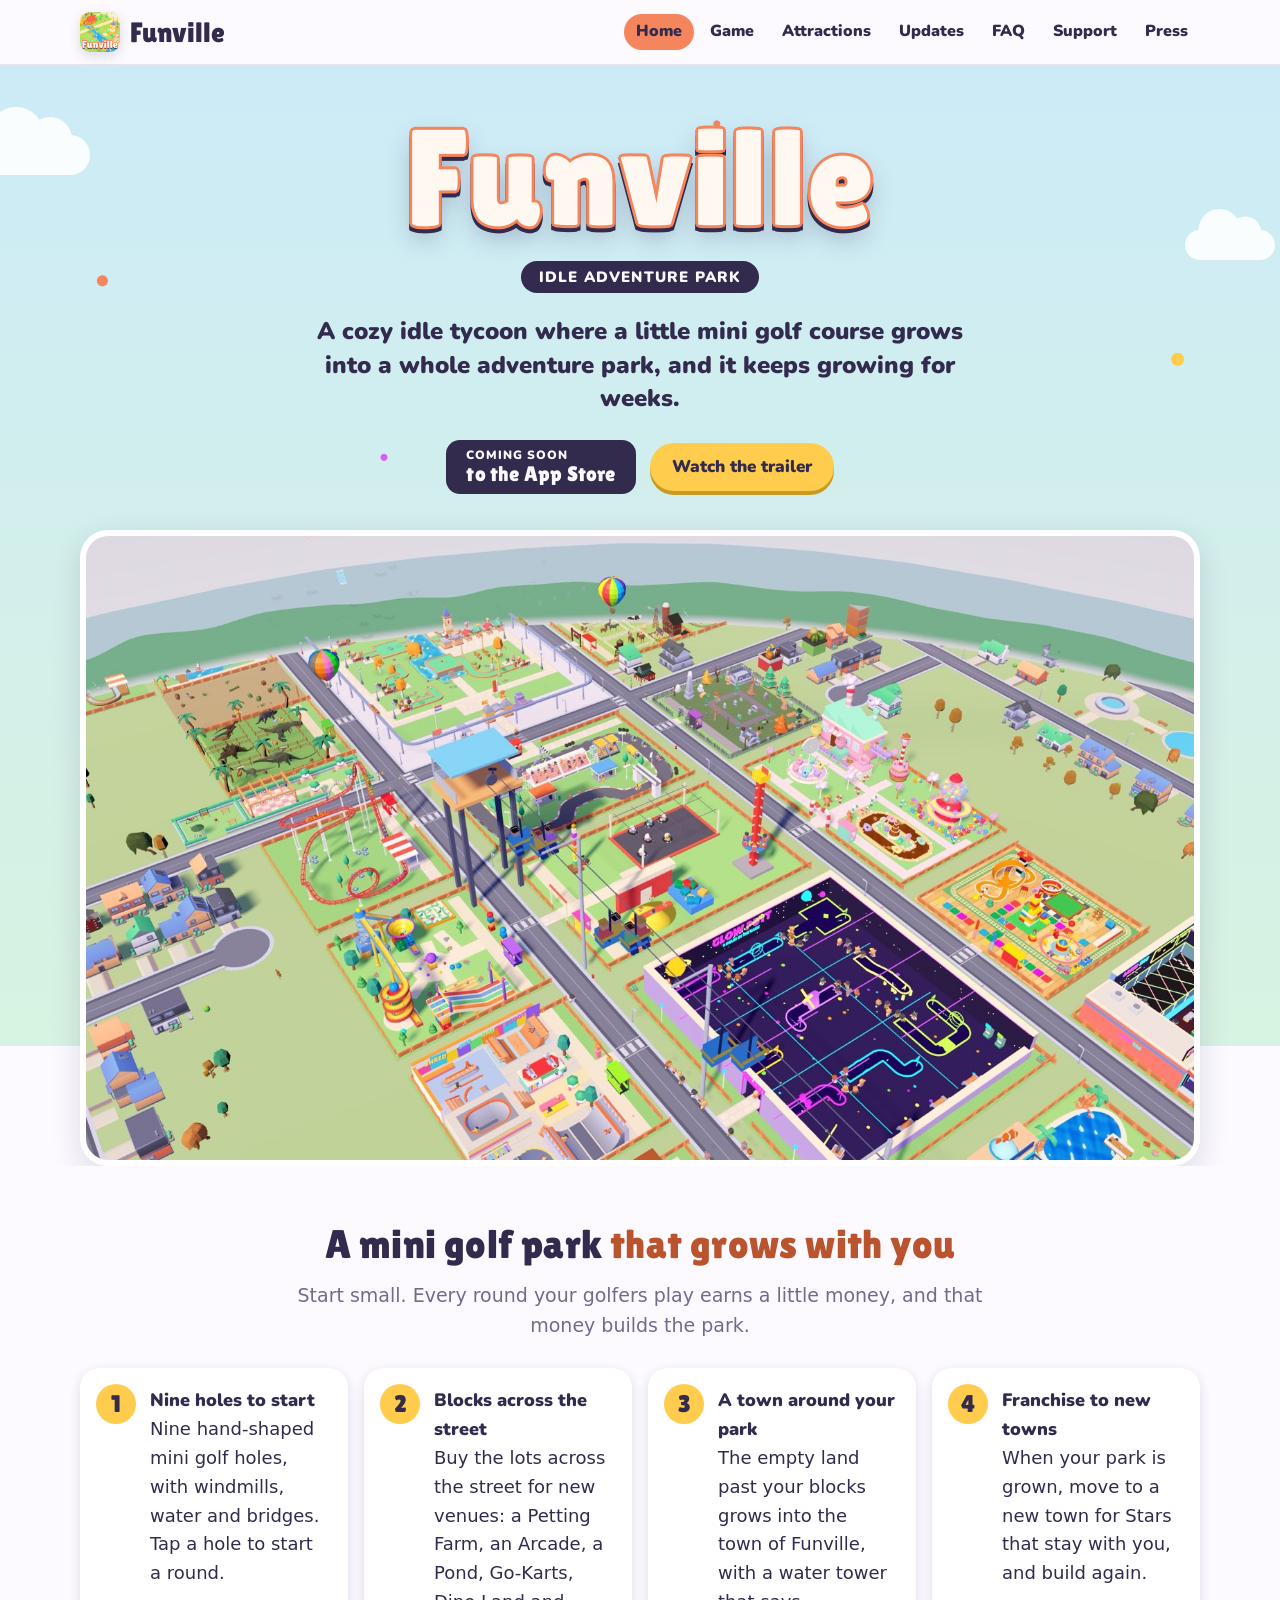
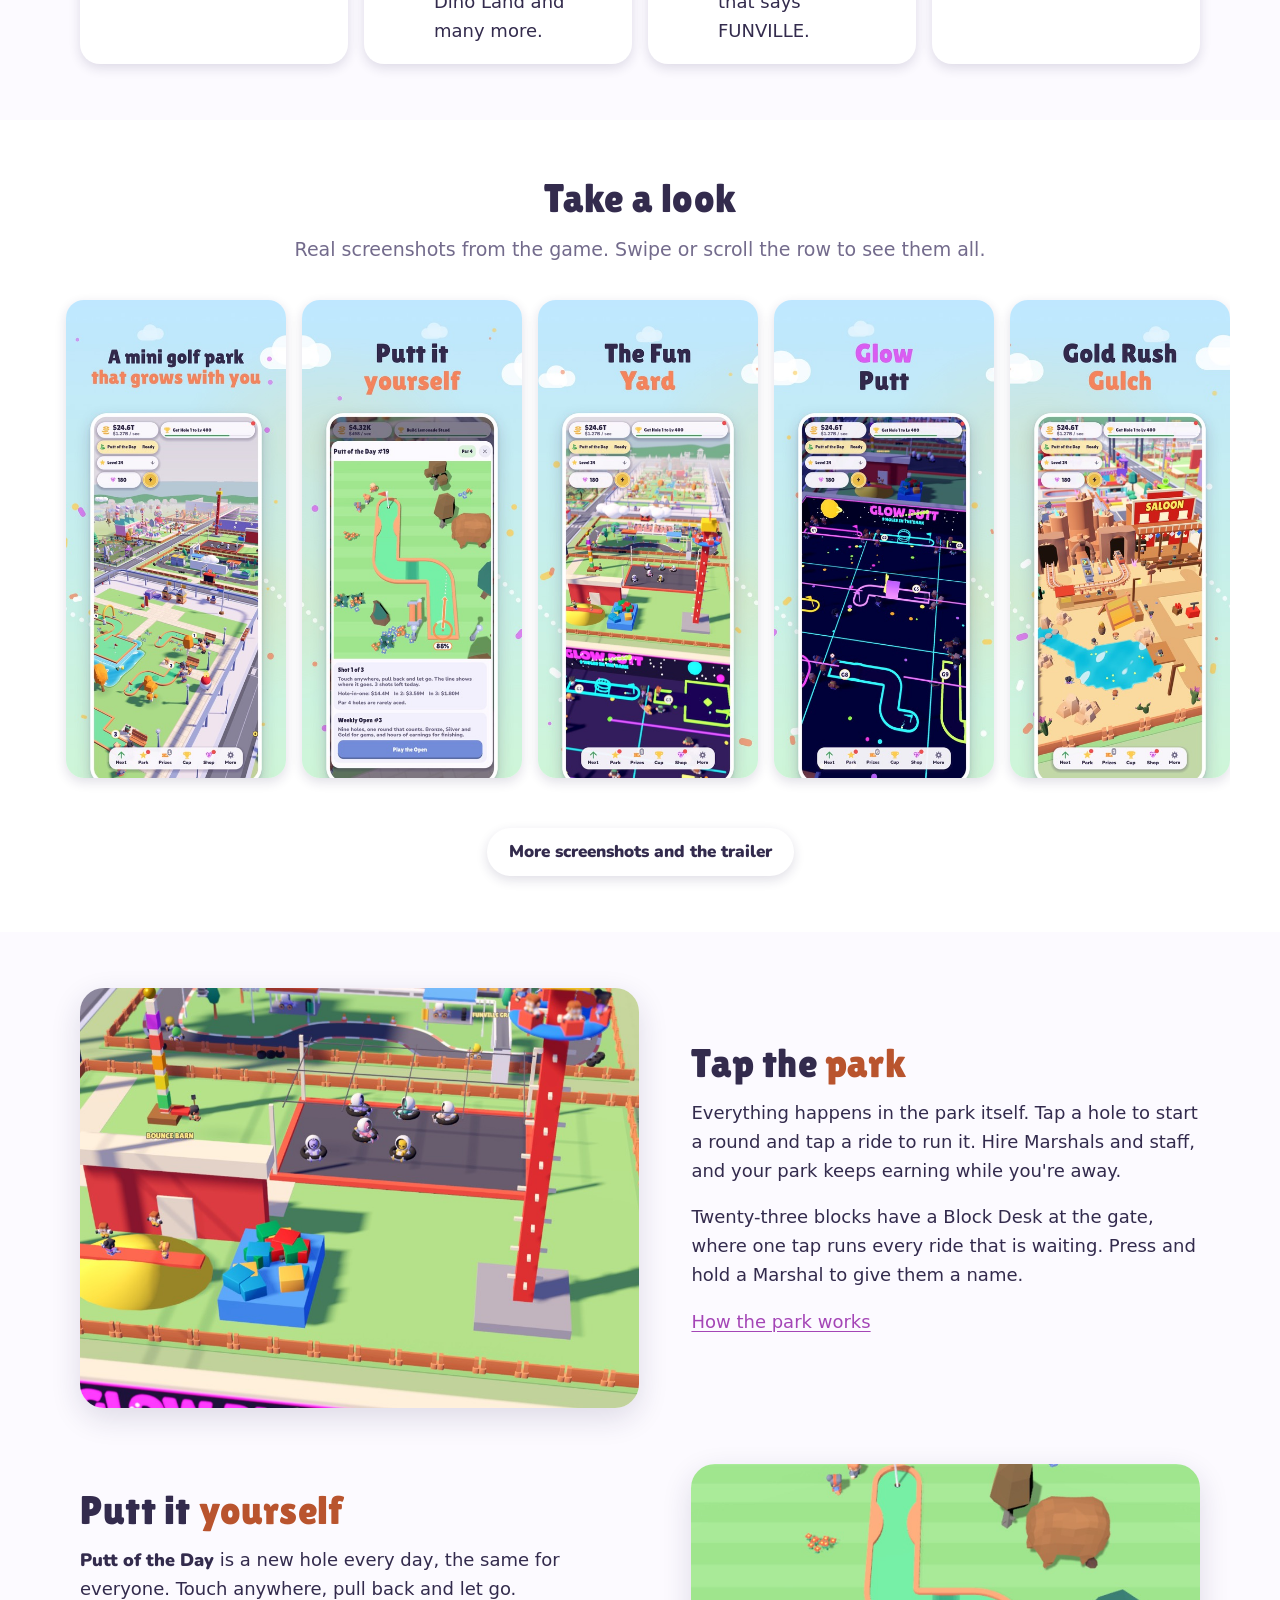
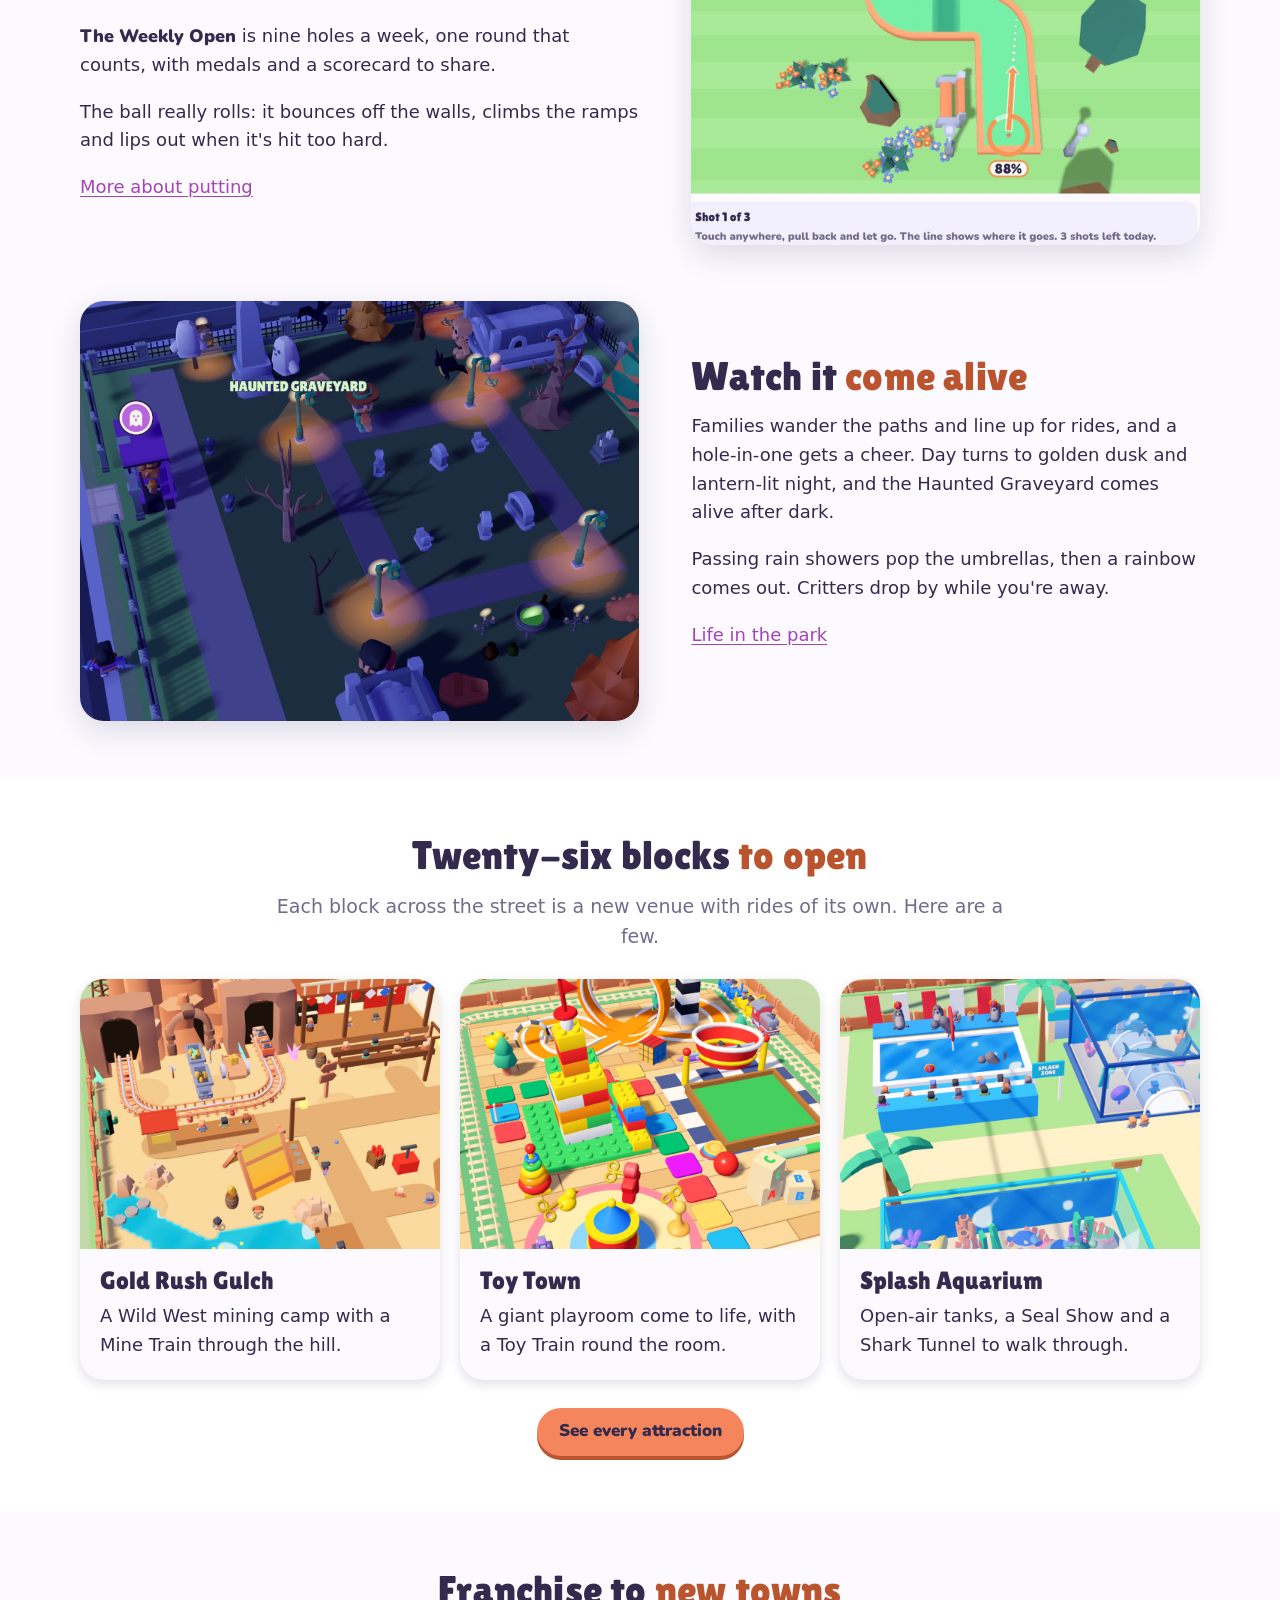
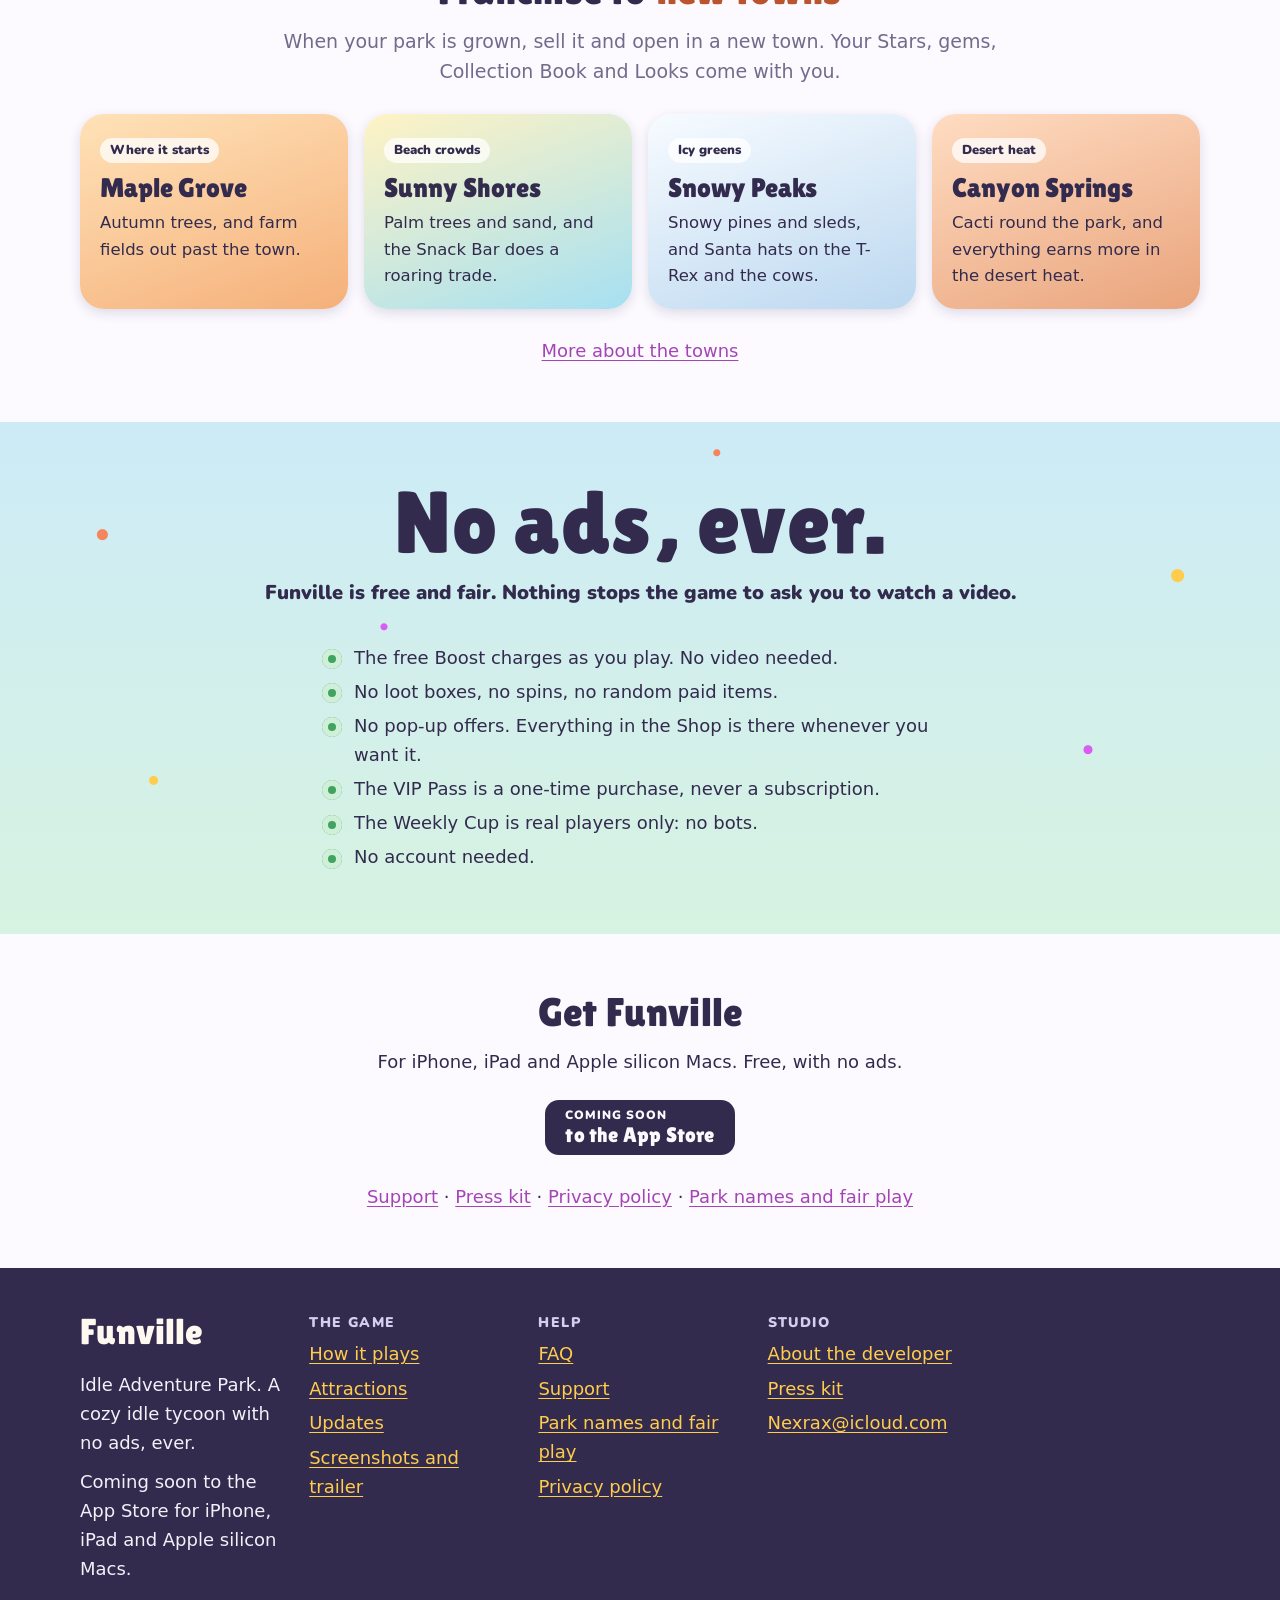
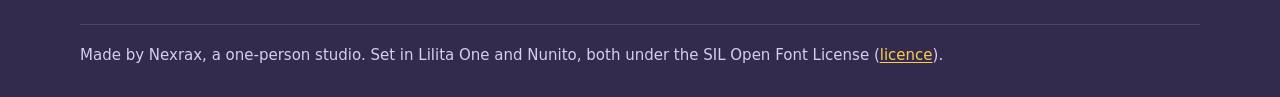
==== commit 24ece164: "Domain: playfunville.com (Robert 2026-10-26). CNAME file, every page's og:url/og:image/twitter:image" ====
--- a/index.html
+++ b/index.html
@@ -11,15 +11,15 @@
 <meta property="og:site_name" content="Funville">
 <meta property="og:title" content="Funville: Idle Adventure Park">
 <meta property="og:description" content="Funville is a cozy idle tycoon where a little mini golf course grows into a whole adventure park. No ads, ever.">
-<meta property="og:url" content="https://featureconvert.github.io/funville-site/">
-<meta property="og:image" content="https://featureconvert.github.io/funville-site/img/keyart.jpg">
+<meta property="og:url" content="https://playfunville.com/">
+<meta property="og:image" content="https://playfunville.com/img/keyart.jpg">
 <meta property="og:image:width" content="1440">
 <meta property="og:image:height" content="810">
 <meta property="og:image:alt" content="A grown Funville park from above, with blocks of rides along the streets">
 <meta name="twitter:card" content="summary_large_image">
 <meta name="twitter:title" content="Funville: Idle Adventure Park">
 <meta name="twitter:description" content="Funville is a cozy idle tycoon where a little mini golf course grows into a whole adventure park. No ads, ever.">
-<meta name="twitter:image" content="https://featureconvert.github.io/funville-site/img/keyart.jpg">
+<meta name="twitter:image" content="https://playfunville.com/img/keyart.jpg">
 <link rel="icon" href="img/favicon-64.png" type="image/png">
 <link rel="icon" href="img/favicon-dark-64.png" type="image/png" media="(prefers-color-scheme: dark)">
 <link rel="apple-touch-icon" href="img/apple-touch-icon.png">
--- a/site.css
+++ b/site.css
@@ -1,30 +1,297 @@
-:root { --ink: #33294D; --soft: #736B8C; --coral: #F5845C; --paper: #FCFAFF; --sky: #BFE7FF; --mint: #CFF5D8; }
-* { box-sizing: border-box; }
-body { margin: 0; font: 400 18px/1.6 'Nunito', system-ui, sans-serif; color: var(--ink);
-  background: linear-gradient(180deg, var(--sky), var(--mint)) fixed; }
-main { max-width: 720px; margin: 32px auto; padding: 28px 24px 40px; background: var(--paper);
-  border-radius: 28px; box-shadow: 0 10px 30px rgba(51, 41, 77, .15); }
-@media (max-width: 760px) { main { margin: 16px; } }
-h1 { font: 400 40px/1.1 'Lilita One', sans-serif; margin: 0 0 6px; }
-h2 { font: 400 26px/1.2 'Lilita One', sans-serif; color: var(--coral); margin: 28px 0 6px; }
-h3 { font-weight: 900; font-size: 19px; margin: 18px 0 2px; }
-.meta { color: var(--soft); margin: 0 0 18px; }
-.lead { font-weight: 700; font-size: 20px; }
-a { color: #B03FC4; }
-
-/* Self-hosted fonts (SIL OFL 1.1, see fonts/OFL.txt). Latin subsets. */
-@font-face { font-family: 'Nunito'; font-style: normal; font-weight: 200 1000; font-display: swap;
-  src: url('fonts/Nunito-VF.woff2') format('woff2'); }
-@font-face { font-family: 'Lilita One'; font-style: normal; font-weight: 400; font-display: swap;
-  src: url('fonts/LilitaOne-Regular.woff2') format('woff2'); }
-
-.skip { position: absolute; left: -9999px; }
-.skip:focus { left: 12px; top: 12px; background: var(--paper); padding: 8px 12px; border-radius: 10px; z-index: 5; }
-:focus-visible { outline: 3px solid var(--ink); outline-offset: 2px; }
-.sitenav { margin: 0 0 14px; display: flex; flex-wrap: wrap; gap: 4px 6px; }
-.sitenav a { display: inline-block; min-height: 44px; line-height: 44px; padding: 0 10px; font-weight: 700; }
-.sitenav a[aria-current="page"] { color: var(--ink); text-decoration: none; }
-h1 { overflow-wrap: anywhere; }
-main { overflow-wrap: break-word; }
-.five { margin: 8px 0; padding-left: 24px; }
-.five li { margin: 8px 0; }
+/* Funville site: one stylesheet for every page.
+   Colours come from the game's UI (scripts/hud.gd: INK, INK_SOFT, PAPER, CORAL, GOLD, GEM, GREEN)
+   and the sky-to-mint backdrop of the App Store screenshots. Fonts are the game's own, self-hosted. */
+
+@font-face { font-family: "Lilita One"; src: url("fonts/LilitaOne-Regular.ttf") format("truetype"); font-weight: 400; font-display: swap; }
+@font-face { font-family: "Nunito"; src: url("fonts/Nunito-Black.ttf") format("truetype"); font-weight: 900; font-display: swap; }
+
+:root {
+  --ink: #332B4D;          /* INK */
+  --ink-soft: #736B8C;     /* INK_SOFT */
+  --paper: #FCFAFF;        /* PAPER */
+  --card: #FFFFFF;
+  --coral: #F5855C;        /* CORAL: fills, with ink text on top */
+  --coral-deep: #B9542E;   /* coral dark enough for words on paper */
+  --gold: #FFCC4D;         /* GOLD */
+  --gem: #DB5CF2;          /* GEM */
+  --link: #A445B6;         /* GEM_TEXT */
+  --green: #40A35E;        /* GREEN */
+  --green-deep: #307A47;   /* GREEN_TEXT */
+  --sky: #CDEBF7;
+  --mint: #D7F3E1;
+  --track: #E6E3F2;        /* BAR_TRACK */
+  --line: rgba(51, 43, 77, .1);
+  --shadow: 0 10px 30px rgba(38, 25, 77, .14);
+  --shadow-sm: 0 4px 12px rgba(38, 25, 77, .14);
+  --radius: 24px;
+  --display: "Lilita One", "Arial Rounded MT Bold", ui-rounded, system-ui, sans-serif;
+  --heavy: "Nunito", ui-rounded, system-ui, sans-serif;
+  --body: ui-rounded, "SF Pro Rounded", system-ui, -apple-system, "Segoe UI", Roboto, sans-serif;
+  color-scheme: light dark;
+}
+
+@media (prefers-color-scheme: dark) {
+  /* The park at night, like the game's dark-mode icon. */
+  :root {
+    --ink: #F3F0FA;
+    --ink-soft: #BDB6D4;
+    --paper: #1E1A33;
+    --card: #2A2447;
+    --coral-deep: #F79A76;
+    --link: #EBA8F7;
+    --green-deep: #7FD69A;
+    --sky: #1B1836;
+    --mint: #232046;
+    --track: #3A3360;
+    --line: rgba(255, 255, 255, .1);
+    --shadow: 0 10px 30px rgba(0, 0, 0, .35);
+    --shadow-sm: 0 4px 12px rgba(0, 0, 0, .3);
+  }
+}
+
+*, *::before, *::after { box-sizing: border-box; }
+html { -webkit-text-size-adjust: 100%; scroll-behavior: smooth; }
+[id] { scroll-margin-top: 84px; }
+body { margin: 0; font: 400 18px/1.6 var(--body); color: var(--ink); background: var(--paper); overflow-x: hidden; }
+img, video { max-width: 100%; height: auto; display: block; }
+a { color: var(--link); text-underline-offset: .15em; }
+a:hover { text-decoration-thickness: 2px; }
+:focus-visible { outline: 3px solid var(--gem); outline-offset: 3px; border-radius: 6px; }
+b, strong { font-family: var(--heavy); font-weight: 900; }
+
+h1, h2 { font-family: var(--display); font-weight: 400; line-height: 1.1; letter-spacing: .005em; margin: 0 0 .35em; }
+h1 { font-size: clamp(36px, 7vw, 56px); }
+h2 { font-size: clamp(28px, 5vw, 40px); }
+h3 { font-family: var(--heavy); font-weight: 900; font-size: 20px; line-height: 1.3; margin: 1.2em 0 .25em; }
+.pop { color: var(--coral-deep); }
+p { margin: 0 0 1em; }
+ul, ol { padding-left: 1.3em; margin: 0 0 1em; }
+li { margin: .3em 0; }
+
+.wrap { width: min(1120px, 100% - 32px); margin-inline: auto; }
+.narrow { width: min(780px, 100% - 32px); margin-inline: auto; }
+
+.skip { position: absolute; left: 8px; top: -60px; z-index: 50; background: var(--gold); color: #332B4D; padding: 10px 16px; border-radius: 12px; font: 900 16px var(--heavy); text-decoration: none; }
+.skip:focus { top: 8px; }
+
+/* ---------- Header ---------- */
+.site-head { position: sticky; top: 0; z-index: 20; background: var(--paper); border-bottom: 1px solid var(--line); }
+@supports (backdrop-filter: blur(4px)) or (-webkit-backdrop-filter: blur(4px)) {
+  .site-head { background: color-mix(in srgb, var(--paper) 86%, transparent); backdrop-filter: blur(10px); -webkit-backdrop-filter: blur(10px); }
+}
+.site-head .wrap { display: flex; align-items: center; gap: 12px; min-height: 64px; flex-wrap: wrap; }
+.brand { display: inline-flex; align-items: center; gap: 10px; text-decoration: none; color: var(--ink); font: 400 28px/1 var(--display); margin-right: auto; padding: 6px 0; }
+.brand img { width: 40px; height: 40px; border-radius: 10px; box-shadow: var(--shadow-sm); }
+.site-nav ul { list-style: none; display: flex; flex-wrap: wrap; gap: 4px; margin: 0; padding: 0; }
+.site-nav li { margin: 0; }
+.site-nav a { display: block; padding: 8px 12px; border-radius: 999px; color: var(--ink); text-decoration: none; font: 900 16px/1.2 var(--heavy); }
+.site-nav a:hover { background: rgba(245, 133, 92, .22); }
+.site-nav a[aria-current="page"] { background: var(--coral); color: #332B4D; }
+.nav-toggle { display: none; font: 900 16px var(--heavy); color: #332B4D; background: var(--gold); border: 0; border-radius: 999px; padding: 10px 18px; min-height: 44px; cursor: pointer; }
+@media (max-width: 900px) {
+  .site-nav { width: 100%; padding-bottom: 8px; }
+  .js .nav-toggle { display: inline-block; }
+  .js .site-nav { display: none; padding-bottom: 12px; }
+  .js .site-nav.open { display: block; }
+  .js .site-nav ul { flex-direction: column; }
+  .js .site-nav a { padding: 12px 14px; font-size: 18px; }
+}
+
+/* ---------- Buttons and badges ---------- */
+.btn { display: inline-flex; align-items: center; justify-content: center; gap: 8px; min-height: 48px; padding: 12px 22px; border-radius: 999px; font: 900 17px/1.2 var(--heavy); text-decoration: none; color: #332B4D; background: var(--coral); box-shadow: 0 4px 0 #B9542E; transition: transform .12s; }
+.btn:hover { transform: translateY(-1px); text-decoration: none; }
+.btn:active { transform: translateY(2px); box-shadow: 0 2px 0 #B9542E; }
+.btn.gold { background: var(--gold); box-shadow: 0 4px 0 #C99A22; }
+.btn.plain { background: var(--card); box-shadow: var(--shadow-sm); color: var(--ink); }
+.store-soon { display: inline-flex; flex-direction: column; justify-content: center; text-align: left; min-height: 54px; padding: 8px 20px; border-radius: 14px; background: #332B4D; color: #FCFAFF; font: 900 12px/1.2 var(--heavy); letter-spacing: .08em; text-transform: uppercase; }
+.store-soon span { font: 400 21px/1.15 var(--display); letter-spacing: .01em; text-transform: none; }
+@media (prefers-color-scheme: dark) { .store-soon { background: #FCFAFF; color: #332B4D; } }
+.cta-row { display: flex; flex-wrap: wrap; gap: 14px; align-items: center; justify-content: center; margin: 24px 0 0; }
+
+.pill { display: inline-block; padding: 7px 18px; border-radius: 999px; background: #332B4D; color: #FCFAFF; font: 900 15px/1.2 var(--heavy); letter-spacing: .08em; text-transform: uppercase; }
+@media (prefers-color-scheme: dark) { .pill { background: #FCFAFF; color: #332B4D; } }
+.tag { display: inline-block; padding: 3px 10px; border-radius: 999px; background: var(--track); color: var(--ink); font: 900 13px/1.4 var(--heavy); }
+
+/* ---------- Sky backdrop (the App Store screenshots' gradient, with confetti) ---------- */
+.sky { position: relative; overflow: hidden; background:
+  radial-gradient(circle at 8% 22%, #F5855C 0 5px, transparent 6px),
+  radial-gradient(circle at 92% 30%, #FFCC4D 0 6px, transparent 7px),
+  radial-gradient(circle at 85% 64%, #DB5CF2 0 4px, transparent 5px),
+  radial-gradient(circle at 12% 70%, #FFCC4D 0 4px, transparent 5px),
+  radial-gradient(circle at 56% 6%, #F5855C 0 3px, transparent 4px),
+  radial-gradient(circle at 30% 40%, #DB5CF2 0 3px, transparent 4px),
+  linear-gradient(180deg, var(--sky), var(--mint)); }
+.sky > * { position: relative; }
+.cloud { position: absolute !important; width: 120px; height: 40px; background: #FFFFFF; border-radius: 40px; opacity: .9; pointer-events: none; }
+.cloud::before, .cloud::after { content: ""; position: absolute; background: #FFFFFF; border-radius: 50%; }
+.cloud::before { width: 56px; height: 56px; left: 18px; top: -28px; }
+.cloud::after { width: 44px; height: 44px; left: 58px; top: -18px; }
+@media (prefers-color-scheme: dark) { .cloud, .cloud::before, .cloud::after { background: #3A3360; } }
+.cloud.c1 { top: 70px; left: -30px; animation: drift 38s ease-in-out infinite alternate; }
+.cloud.c2 { top: 160px; right: -10px; scale: .75; animation: drift 46s ease-in-out infinite alternate-reverse; }
+@keyframes drift { from { translate: 0 0; } to { translate: 60px 0; } }
+@media (max-width: 600px) { .cloud.c2 { top: 110px; } }
+
+/* ---------- Hero (the splash screen: wordmark over the park) ---------- */
+.hero { text-align: center; padding: 44px 0 0; }
+.wordmark { font: 400 clamp(68px, 18vw, 136px)/1 var(--display); color: #FFF8F0; margin: 0 0 16px; letter-spacing: .01em;
+  text-shadow:
+    3px 0 0 #F5855C, -3px 0 0 #F5855C, 0 3px 0 #F5855C, 0 -3px 0 #F5855C,
+    2px 2px 0 #F5855C, -2px 2px 0 #F5855C, 2px -2px 0 #F5855C, -2px -2px 0 #F5855C,
+    0 7px 0 #332B4D, 3px 6px 0 #332B4D, -3px 6px 0 #332B4D, 0 12px 24px rgba(38, 25, 77, .25); }
+.hero .pitch { font: 900 clamp(19px, 3.2vw, 24px)/1.4 var(--heavy); max-width: 660px; margin: 22px auto 0; color: var(--ink); }
+.hero-sky { background-size: 100% calc(100% - 120px); background-repeat: no-repeat; background-color: var(--paper); }
+.hero-art { margin: 36px auto 0; width: min(1120px, 100% - 32px); border-radius: 28px; overflow: hidden; box-shadow: var(--shadow); border: 6px solid var(--card); background: var(--card); }
+.hero-art img { width: 100%; aspect-ratio: 16 / 9; object-fit: cover; }
+@media (max-width: 600px) { .hero-sky { background-size: 100% calc(100% - 70px); } .hero-art { border-width: 4px; border-radius: 20px; } }
+
+/* Page heads (inner pages) */
+.page-head { text-align: center; padding: 44px 0 46px; }
+.page-head p { max-width: 660px; margin: 0 auto; font: 900 19px/1.45 var(--heavy); }
+.page-head .pill { margin-bottom: 16px; }
+.page-head h1 { font-size: clamp(42px, 9vw, 72px); }
+
+/* ---------- Sections ---------- */
+section { padding: 56px 0; }
+.band { background: var(--card); }
+.section-head { max-width: 740px; margin: 0 auto 28px; text-align: center; }
+.section-head p { color: var(--ink-soft); font-size: 19px; }
+.lead { font: 900 20px/1.5 var(--heavy); }
+.meta { color: var(--ink-soft); }
+.center { text-align: center; }
+.more { text-align: center; margin: 28px 0 0; }
+
+/* Cards and grids */
+.grid { display: grid; gap: 20px; grid-template-columns: repeat(auto-fill, minmax(min(100%, 300px), 1fr)); }
+.card { background: var(--card); border-radius: var(--radius); box-shadow: var(--shadow-sm); overflow: hidden; display: flex; flex-direction: column; }
+.band .card { background: var(--paper); }
+.card > img { width: 100%; aspect-ratio: 4 / 3; object-fit: cover; }
+.card .body { padding: 18px 20px 20px; }
+.card > .body:first-child { border-top: 6px solid var(--gold); }
+article.card:nth-of-type(3n+2) > .body:first-child { border-top-color: var(--coral); }
+article.card:nth-of-type(3n) > .body:first-child { border-top-color: var(--gem); }
+.card h3 { margin: 0 0 6px; font: 400 25px/1.15 var(--display); }
+.card p:last-child, .card ul:last-child { margin-bottom: 0; }
+.card .rides { font-size: 15.5px; color: var(--ink-soft); margin: 10px 0 0; }
+.card .rides b { color: var(--ink); font-size: 14px; letter-spacing: .04em; text-transform: uppercase; }
+.card .tags { display: flex; gap: 6px; flex-wrap: wrap; margin-bottom: 8px; }
+a.card { color: inherit; text-decoration: none; transition: transform .15s; }
+a.card:hover { transform: translateY(-3px); }
+a.card .go { color: var(--link); font: 900 16px var(--heavy); }
+
+/* Picture + words, side by side on wide screens */
+.feature { display: grid; gap: 26px; align-items: center; grid-template-columns: 1fr; margin: 0 0 56px; }
+.feature:last-child { margin-bottom: 0; }
+.feature img { border-radius: var(--radius); box-shadow: var(--shadow); width: 100%; }
+.feature h2 { margin-top: 0; }
+@media (min-width: 820px) {
+  .feature { grid-template-columns: 1.1fr 1fr; gap: 52px; }
+  .feature.flip > :first-child { order: 2; }
+}
+
+/* Numbered steps (the first hole to a whole park) */
+.steps { list-style: none; padding: 0; margin: 0; counter-reset: step; display: grid; gap: 16px; grid-template-columns: repeat(auto-fill, minmax(min(100%, 250px), 1fr)); }
+.steps li { counter-increment: step; background: var(--card); border-radius: 20px; padding: 18px 20px 18px 70px; position: relative; box-shadow: var(--shadow-sm); margin: 0; }
+.band .steps li { background: var(--paper); }
+.steps li::before { content: counter(step); position: absolute; left: 16px; top: 16px; width: 40px; height: 40px; border-radius: 50%; background: var(--gold); color: #332B4D; font: 400 24px/40px var(--display); text-align: center; }
+.steps b { display: block; font-size: 18px; }
+
+/* Ticks list (fair and friendly) */
+.ticks { list-style: none; padding: 0; }
+.ticks li { padding-left: 34px; position: relative; }
+.ticks li::before { content: ""; position: absolute; left: 2px; top: .3em; width: 20px; height: 20px; border-radius: 50%; background: var(--green); box-shadow: inset 0 0 0 6px #CFEFD8; }
+
+/* The promise band */
+.promise { text-align: center; }
+.promise .big { font: 400 clamp(46px, 11vw, 88px)/1 var(--display); margin: 0 0 12px; }
+.promise .ticks { display: inline-block; text-align: left; margin: 10px 0 0; max-width: 640px; }
+
+/* Screenshot strip: scrolls sideways inside itself, never the page */
+.strip { display: flex; gap: 16px; overflow-x: auto; scroll-snap-type: x mandatory; padding: 8px 16px 22px; margin: 0 auto; max-width: 1180px; scrollbar-width: thin; }
+.strip figure { flex: 0 0 auto; width: clamp(160px, 42vw, 220px); margin: 0; scroll-snap-align: center; }
+.strip img { border-radius: 18px; box-shadow: var(--shadow-sm); }
+.strip figcaption { font-size: 14px; color: var(--ink-soft); margin-top: 8px; line-height: 1.35; }
+
+/* Towns */
+.towns { display: grid; gap: 16px; grid-template-columns: repeat(auto-fill, minmax(min(100%, 240px), 1fr)); }
+.town { border-radius: var(--radius); padding: 20px; color: #332B4D; box-shadow: var(--shadow-sm); }
+.town h3 { font: 400 27px/1.1 var(--display); margin: 0 0 8px; }
+.town p { margin: 0; font-size: 16.5px; }
+.town .tag { background: rgba(255, 255, 255, .75); color: #332B4D; margin-bottom: 10px; }
+.town.maple { background: linear-gradient(160deg, #FFE2B8, #F5B07A); }
+.town.sunny { background: linear-gradient(160deg, #FFF3C4, #A6E0F2); }
+.town.snowy { background: linear-gradient(160deg, #F7FBFF, #BCD8F0); }
+.town.canyon { background: linear-gradient(160deg, #FFDCC2, #E9A47C); }
+
+/* Hole lists */
+.holes { list-style: none; padding: 0; margin: 0; display: grid; gap: 8px; grid-template-columns: repeat(auto-fill, minmax(min(100%, 240px), 1fr)); }
+.holes li { margin: 0; background: var(--card); border-radius: 14px; padding: 10px 14px; box-shadow: var(--shadow-sm); }
+.band .holes li { background: var(--paper); }
+.holes b { display: inline-block; min-width: 3.4em; color: var(--coral-deep); }
+.glow-band { background: #1B1530; color: #F3F0FA; }
+.glow-band a { color: #F7B6FF; }
+.glow-band .holes li { background: #2A2148; box-shadow: inset 0 0 0 2px #6A3BC0; }
+.glow-band .holes b { color: #7DF9FF; }
+.glow-band .section-head p, .glow-band .meta { color: #D6CEF0; }
+.glow-band .pop { color: #FF8AEA; }
+.glow-band .feature img { box-shadow: 0 0 0 3px #6A3BC0, 0 0 40px rgba(219, 92, 242, .35); }
+
+/* Updates */
+.post { background: var(--card); border-radius: var(--radius); box-shadow: var(--shadow-sm); padding: 26px clamp(18px, 4vw, 36px); margin: 0 0 22px; }
+.post h2 { font-size: clamp(28px, 4.6vw, 36px); }
+.post h3 { margin-top: 1.1em; }
+.post .tag { margin-bottom: 10px; }
+
+/* FAQ */
+.faq details { background: var(--card); border-radius: 18px; box-shadow: var(--shadow-sm); margin: 0 0 12px; }
+.faq summary { cursor: pointer; padding: 16px 56px 16px 20px; font: 900 18px/1.35 var(--heavy); list-style: none; position: relative; border-radius: 18px; }
+.faq summary::-webkit-details-marker { display: none; }
+.faq summary::after { content: "+"; position: absolute; right: 18px; top: 50%; translate: 0 -50%; width: 28px; height: 28px; border-radius: 50%; background: var(--gold); color: #332B4D; font: 400 22px/28px var(--display); text-align: center; }
+.faq details[open] summary::after { content: "\2212"; }
+.faq details > div { padding: 0 20px 16px; }
+.faq h2 { margin: 1.4em 0 .5em; }
+.faq h2:first-child { margin-top: 0; }
+
+/* Long text pages (privacy, rules, support, press) */
+.doc-page { padding: 36px 0 60px; }
+.doc { background: var(--card); border-radius: 28px; box-shadow: var(--shadow); padding: clamp(22px, 5vw, 46px); }
+.doc h1 { font-size: clamp(34px, 6vw, 48px); }
+.doc h2 { font-size: clamp(24px, 4vw, 30px); margin-top: 1.4em; color: var(--coral-deep); }
+.doc .meta { margin-bottom: 1.2em; }
+.doc .lead { font: 600 19px/1.6 var(--body); }
+.doc ol.five > li { margin: .6em 0; }
+.facts { display: grid; grid-template-columns: max-content 1fr; gap: 6px 18px; margin: 8px 0 0; }
+.facts dt { font: 900 17px/1.6 var(--heavy); }
+.facts dd { margin: 0; }
+@media (max-width: 560px) { .facts { grid-template-columns: 1fr; gap: 0; } .facts dd { margin-bottom: 10px; } }
+.shots { display: grid; grid-template-columns: repeat(auto-fill, minmax(min(45%, 170px), 1fr)); gap: 12px; margin: 12px 0 8px; }
+.shots img { border-radius: 14px; box-shadow: var(--shadow-sm); width: 100%; }
+.shots figure { margin: 0; }
+.shots figcaption { font-size: 14px; color: var(--ink-soft); margin-top: 6px; line-height: 1.35; }
+.wide { width: 100%; border-radius: 18px; display: block; margin: 12px 0 8px; box-shadow: var(--shadow-sm); }
+.dl { font-family: var(--heavy); font-weight: 900; }
+
+/* Video */
+.video { border-radius: var(--radius); overflow: hidden; box-shadow: var(--shadow); background: #000; }
+.video video { width: 100%; aspect-ratio: 16 / 9; }
+
+/* ---------- Footer ---------- */
+.site-foot { background: #332B4D; color: #F3F0FA; padding: 46px 0 30px; }
+.site-foot a { color: #FFCC4D; }
+.foot-grid { display: grid; gap: 26px; grid-template-columns: repeat(auto-fill, minmax(min(100%, 190px), 1fr)); }
+.foot-brand { font: 400 36px/1 var(--display); margin: 0 0 10px; color: #FFF8F0; }
+.foot-grid p { margin: 0 0 .6em; }
+.site-foot h2 { font: 900 14px/1.3 var(--heavy); letter-spacing: .1em; text-transform: uppercase; color: #D6CEF0; margin: 0 0 8px; }
+.site-foot ul { list-style: none; padding: 0; margin: 0; }
+.site-foot li { margin: 6px 0; }
+.site-foot .small { font-size: 15px; color: #D6CEF0; margin: 30px 0 0; border-top: 1px solid rgba(255, 255, 255, .12); padding-top: 18px; }
+@media (prefers-color-scheme: dark) { .site-foot { background: #15122A; } }
+
+/* 404 */
+.lost { text-align: center; padding: 40px 0 70px; }
+.lost img { width: min(420px, 100%); margin: 0 auto 26px; border-radius: 28px; box-shadow: var(--shadow); }
+
+@media (prefers-reduced-motion: reduce) {
+  *, *::before, *::after { animation: none !important; transition: none !important; }
+  html { scroll-behavior: auto; }
+}
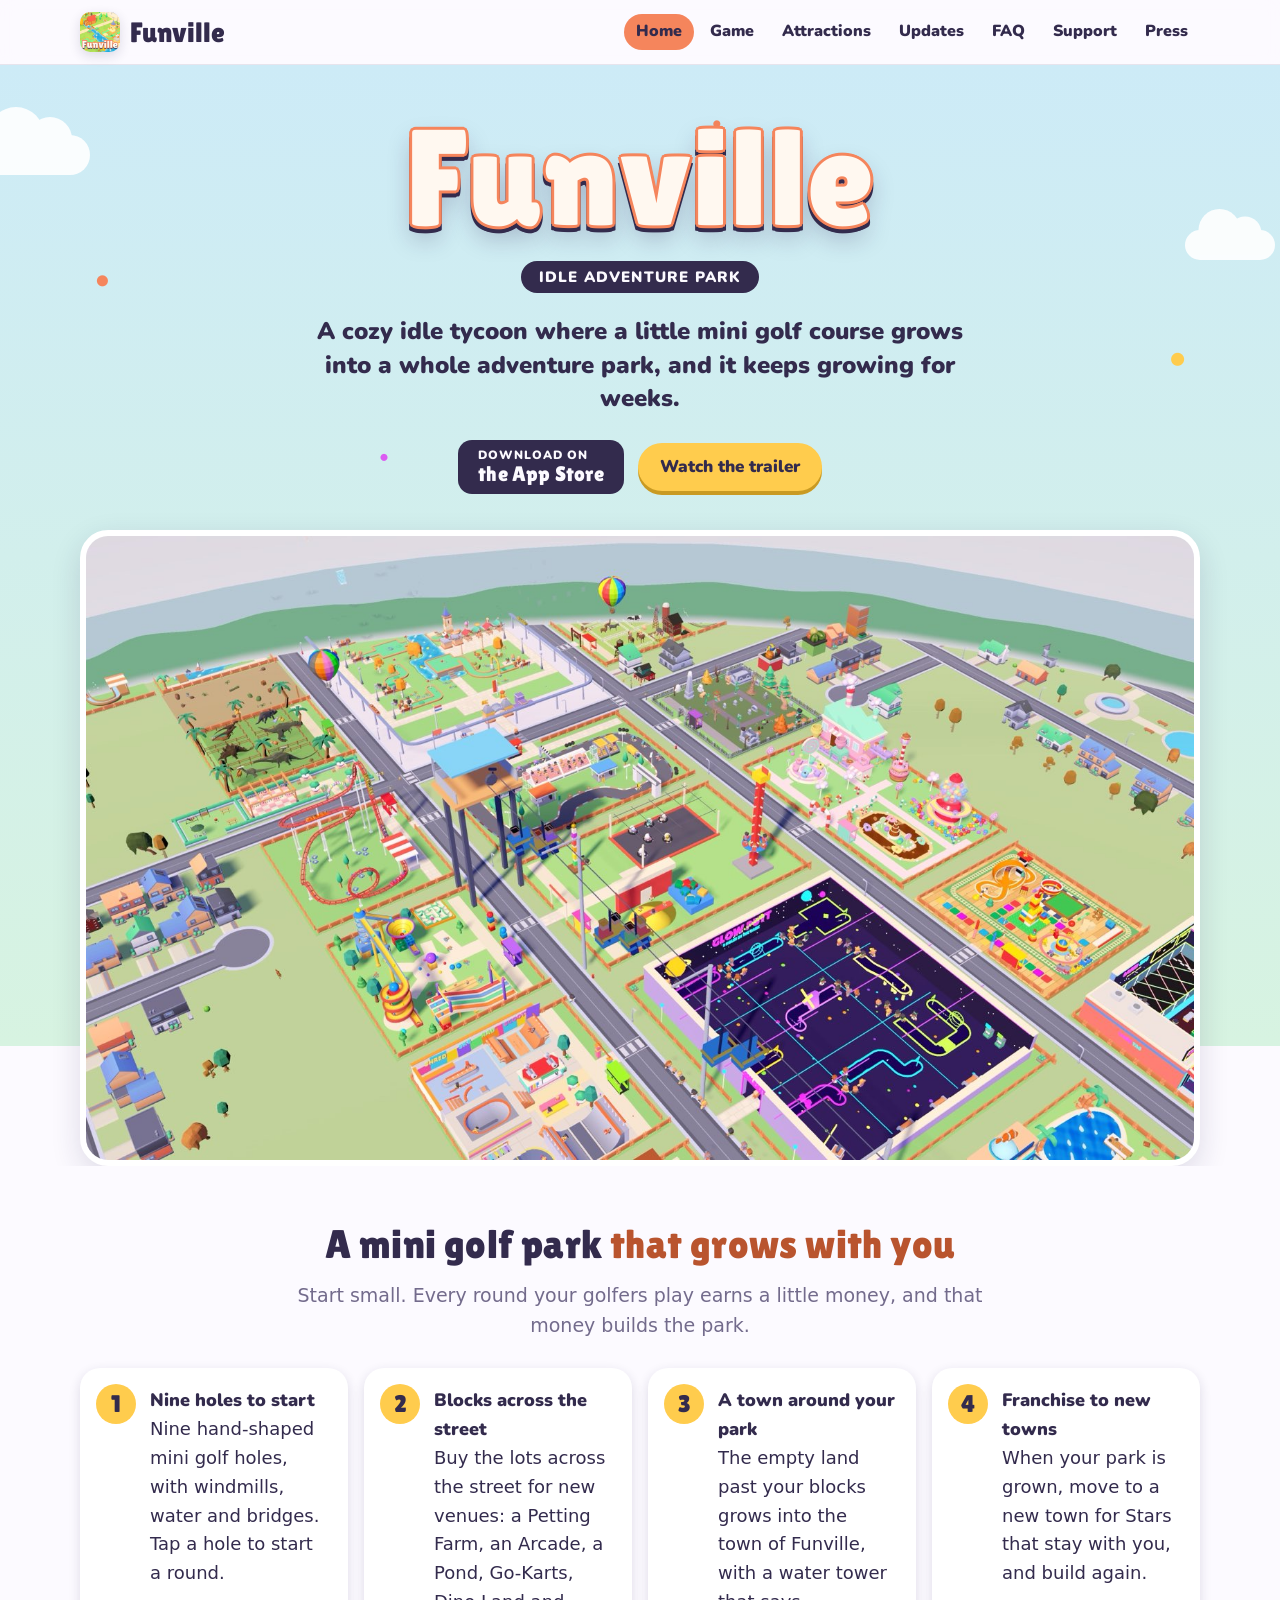
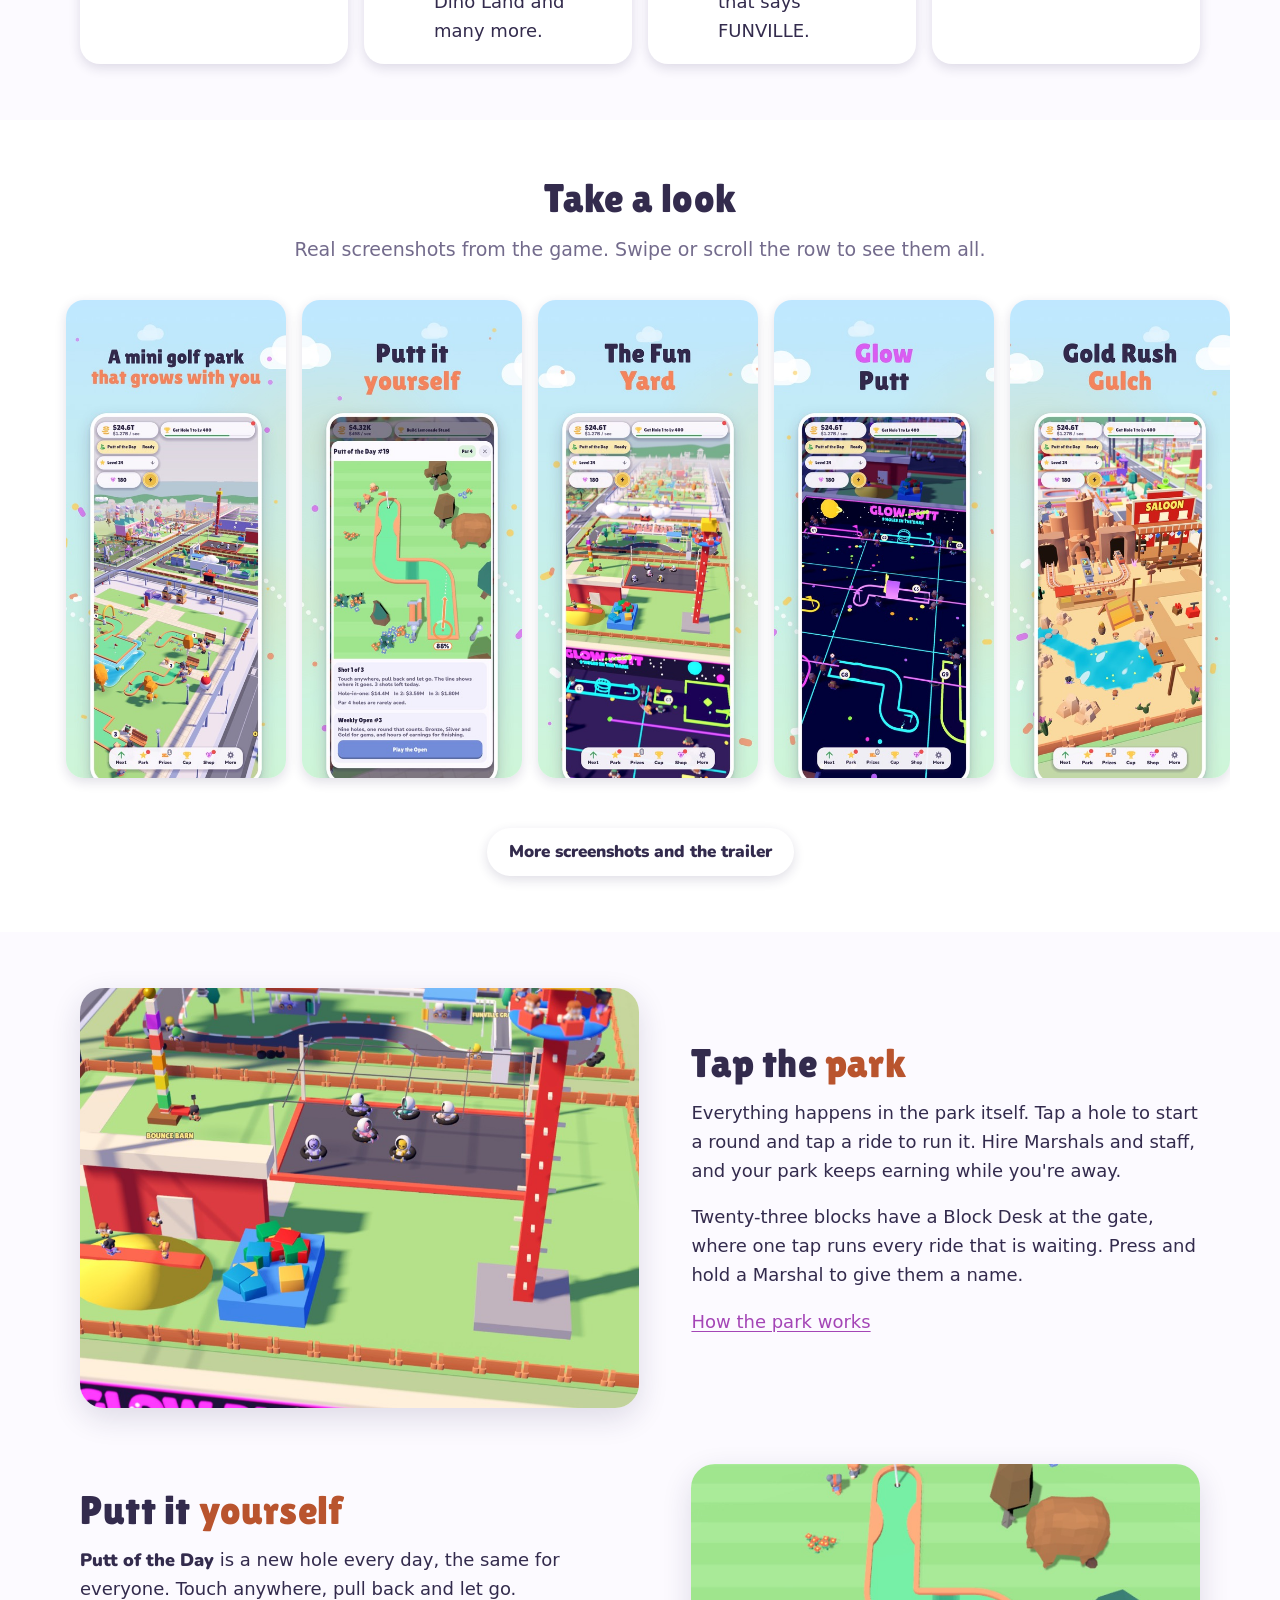
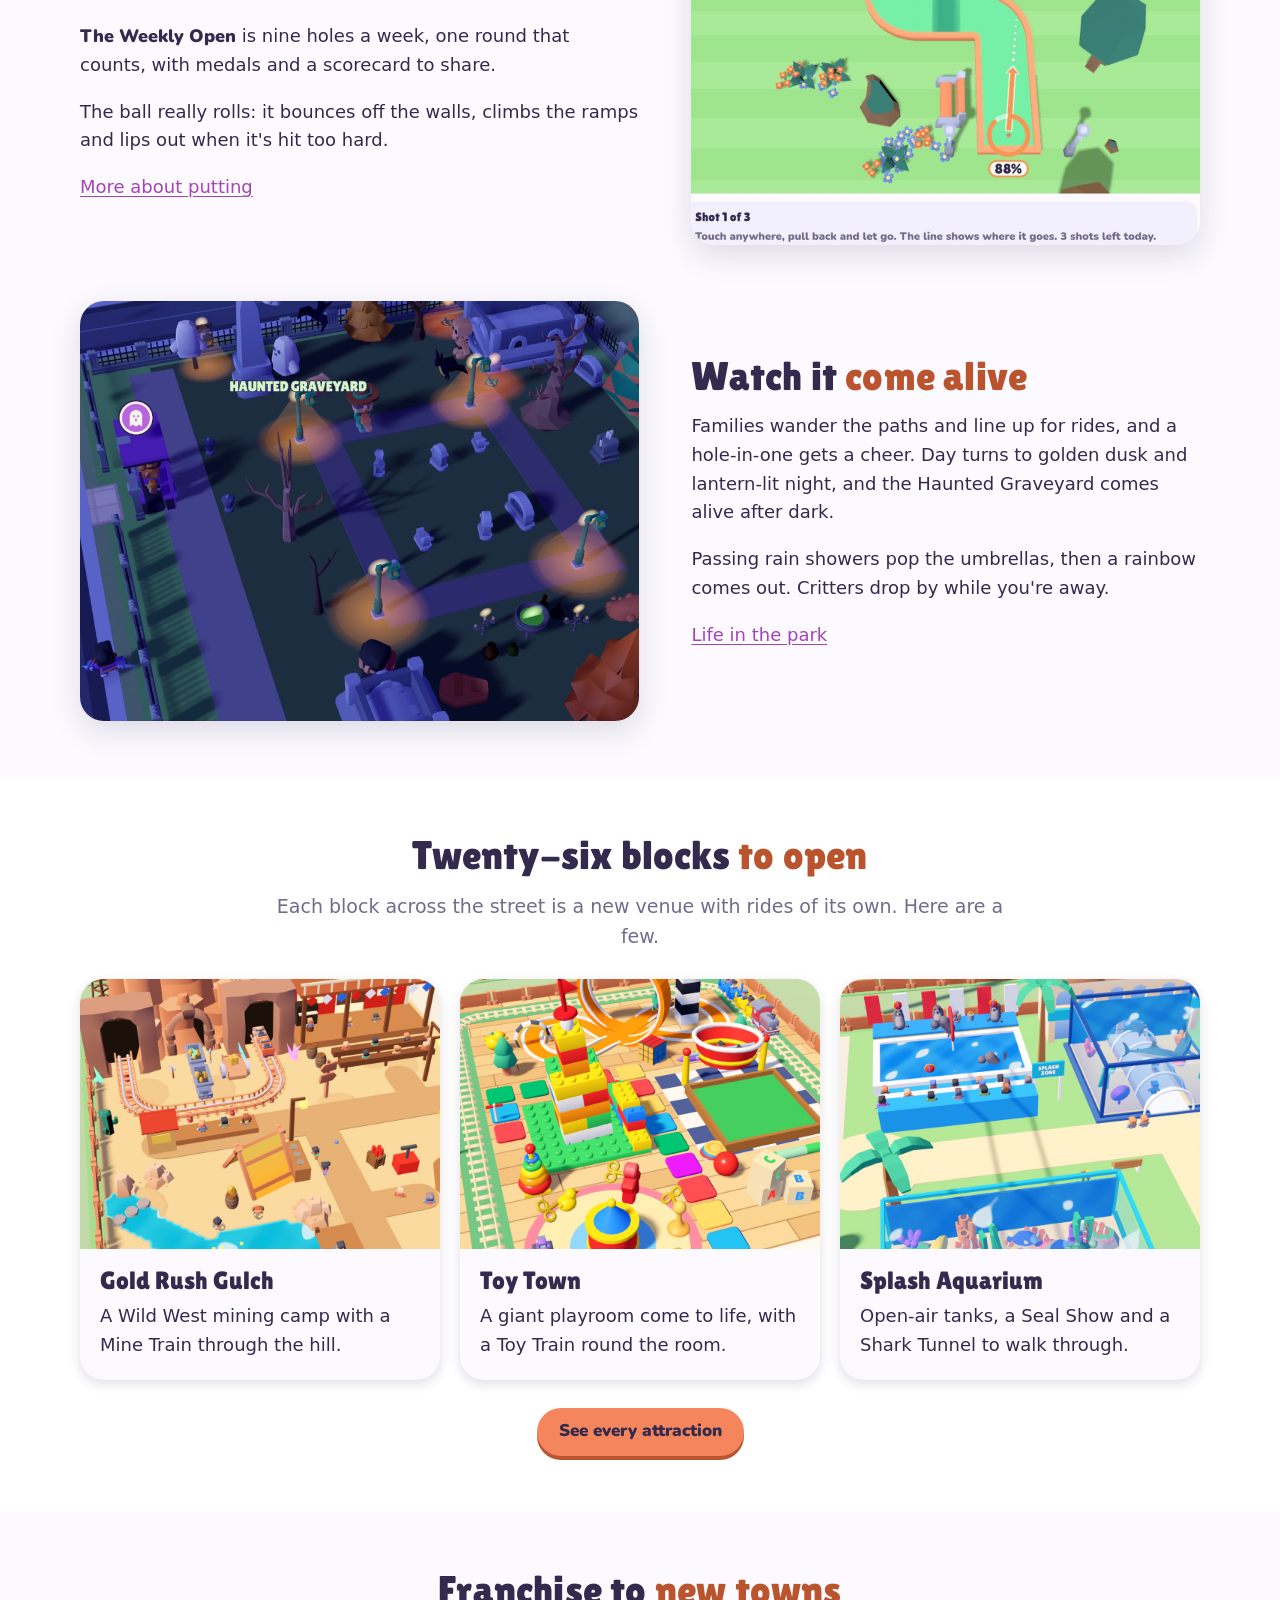
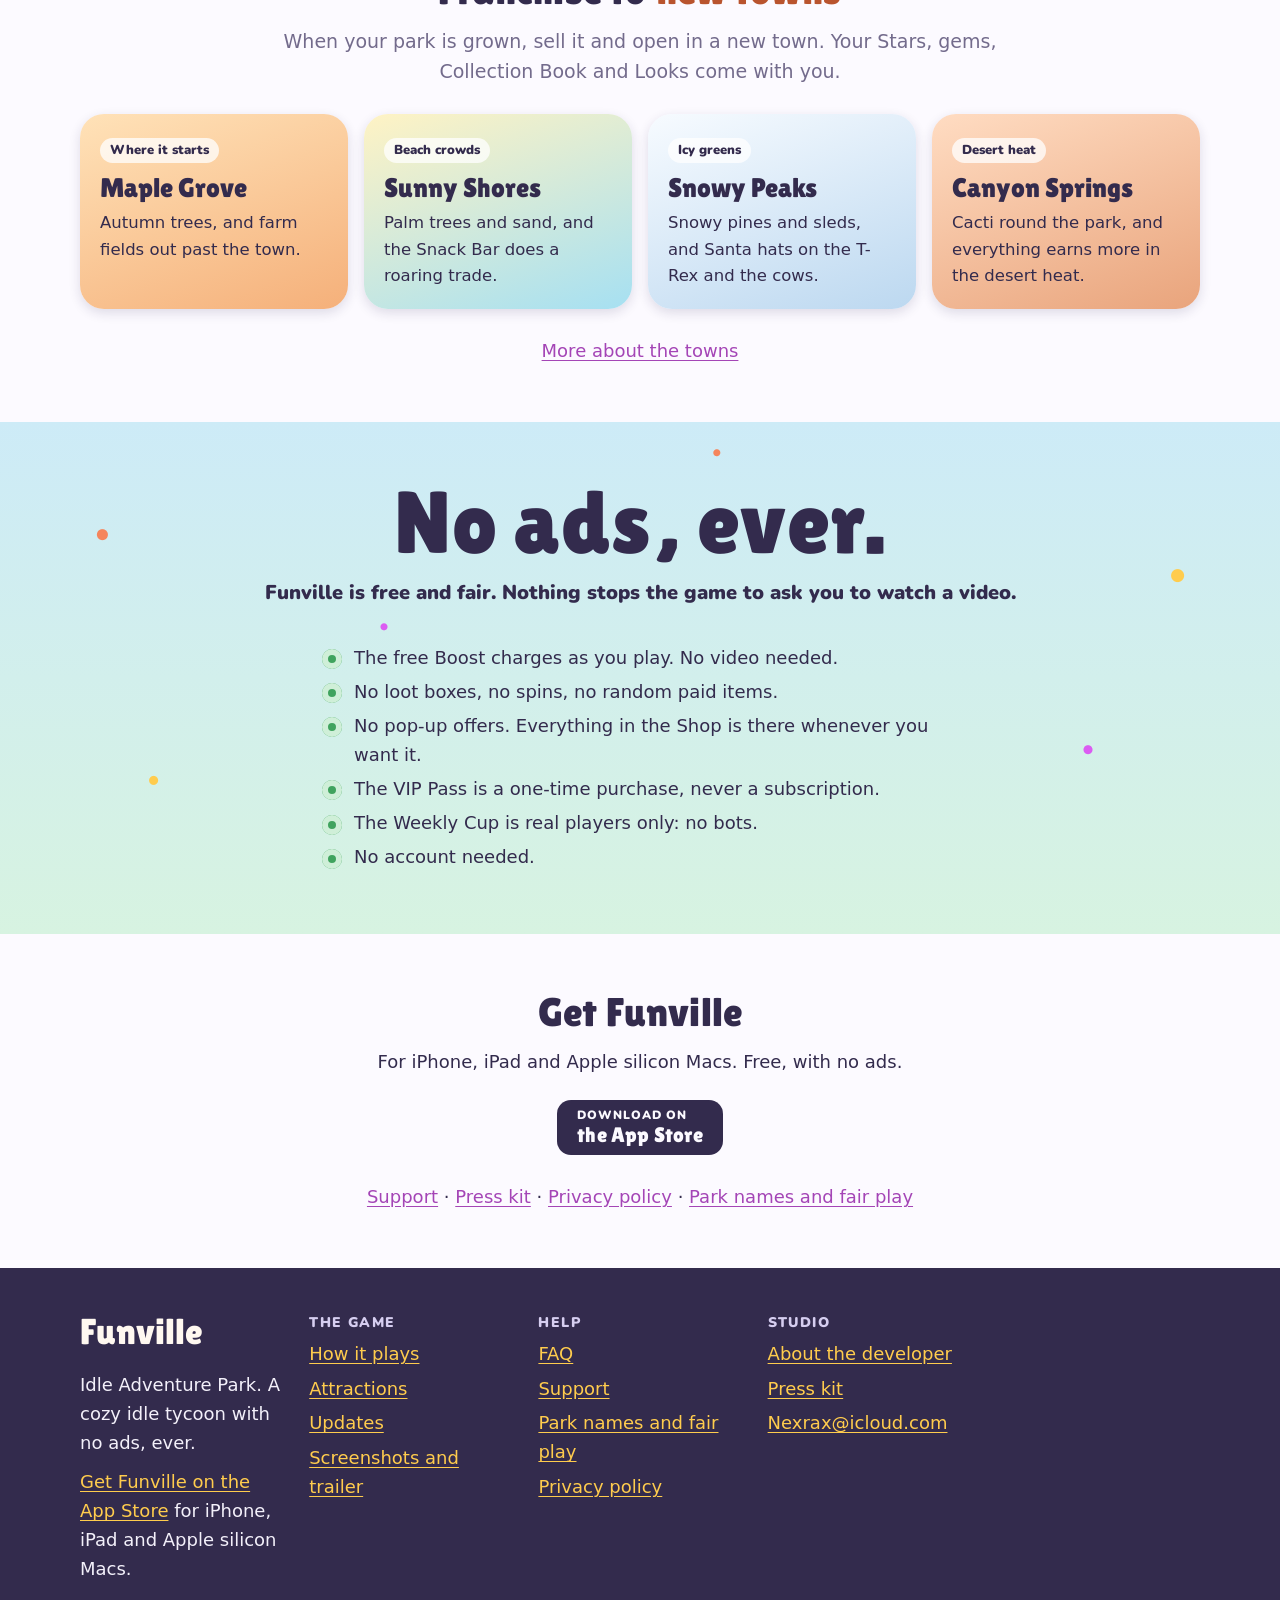
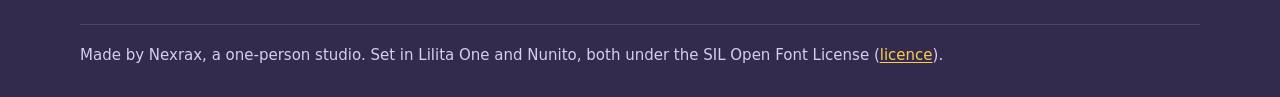
==== commit 29843ccd: "Funville is on the App Store: the home page's two buttons and every footer link to it, the press kit" ====
--- a/index.html
+++ b/index.html
@@ -59,10 +59,7 @@
     <p><span class="pill">Idle Adventure Park</span></p>
     <p class="pitch">A cozy idle tycoon where a little mini golf course grows into a whole adventure park, and it keeps growing for weeks.</p>
     <div class="cta-row">
-      <!-- APP STORE: when Funville is live, replace the span below with Apple's badge, linked to the App Store page:
-           <a href="APP-STORE-URL"><img src="img/app-store-badge.svg" alt="Download on the App Store" width="160" height="54"></a>
-           Do the same in the "Get Funville" section further down this page and in the footer line of every page. -->
-      <span class="store-soon">Coming soon<span>to the App Store</span></span>
+      <a class="store-soon" href="https://apps.apple.com/app/funville-idle-adventure-park/id6816280683">Download on<span>the App Store</span></a>
       <a class="btn gold" href="media.html#trailer">Watch the trailer</a>
     </div>
   </div>
@@ -200,8 +197,7 @@
     <h2 id="get">Get Funville</h2>
     <p>For iPhone, iPad and Apple silicon Macs. Free, with no ads.</p>
     <div class="cta-row">
-      <!-- APP STORE: replace this span with the App Store badge link too (see the note at the top of this page). -->
-      <span class="store-soon">Coming soon<span>to the App Store</span></span>
+      <a class="store-soon" href="https://apps.apple.com/app/funville-idle-adventure-park/id6816280683">Download on<span>the App Store</span></a>
     </div>
     <p class="more"><a href="support.html">Support</a> · <a href="press.html">Press kit</a> · <a href="privacy.html">Privacy policy</a> · <a href="rules.html">Park names and fair play</a></p>
   </div>
@@ -214,8 +210,7 @@
       <div>
         <p class="foot-brand">Funville</p>
         <p>Idle Adventure Park. A cozy idle tycoon with no ads, ever.</p>
-        <!-- APP STORE: when Funville is live, change this line to a link to its App Store page. -->
-        <p>Coming soon to the App Store for iPhone, iPad and Apple silicon Macs.</p>
+        <p><a href="https://apps.apple.com/app/funville-idle-adventure-park/id6816280683">Get Funville on the App Store</a> for iPhone, iPad and Apple silicon Macs.</p>
       </div>
       <nav aria-label="The game">
         <h2>The game</h2>
--- a/site.css
+++ b/site.css
@@ -106,6 +106,9 @@
 .store-soon { display: inline-flex; flex-direction: column; justify-content: center; text-align: left; min-height: 54px; padding: 8px 20px; border-radius: 14px; background: #332B4D; color: #FCFAFF; font: 900 12px/1.2 var(--heavy); letter-spacing: .08em; text-transform: uppercase; }
 .store-soon span { font: 400 21px/1.15 var(--display); letter-spacing: .01em; text-transform: none; }
 @media (prefers-color-scheme: dark) { .store-soon { background: #FCFAFF; color: #332B4D; } }
+a.store-soon { text-decoration: none; transition: transform .15s ease; }
+a.store-soon:hover, a.store-soon:focus-visible { transform: translateY(-2px); }
+a.store-soon span { text-decoration: none; }
 .cta-row { display: flex; flex-wrap: wrap; gap: 14px; align-items: center; justify-content: center; margin: 24px 0 0; }
 
 .pill { display: inline-block; padding: 7px 18px; border-radius: 999px; background: #332B4D; color: #FCFAFF; font: 900 15px/1.2 var(--heavy); letter-spacing: .08em; text-transform: uppercase; }
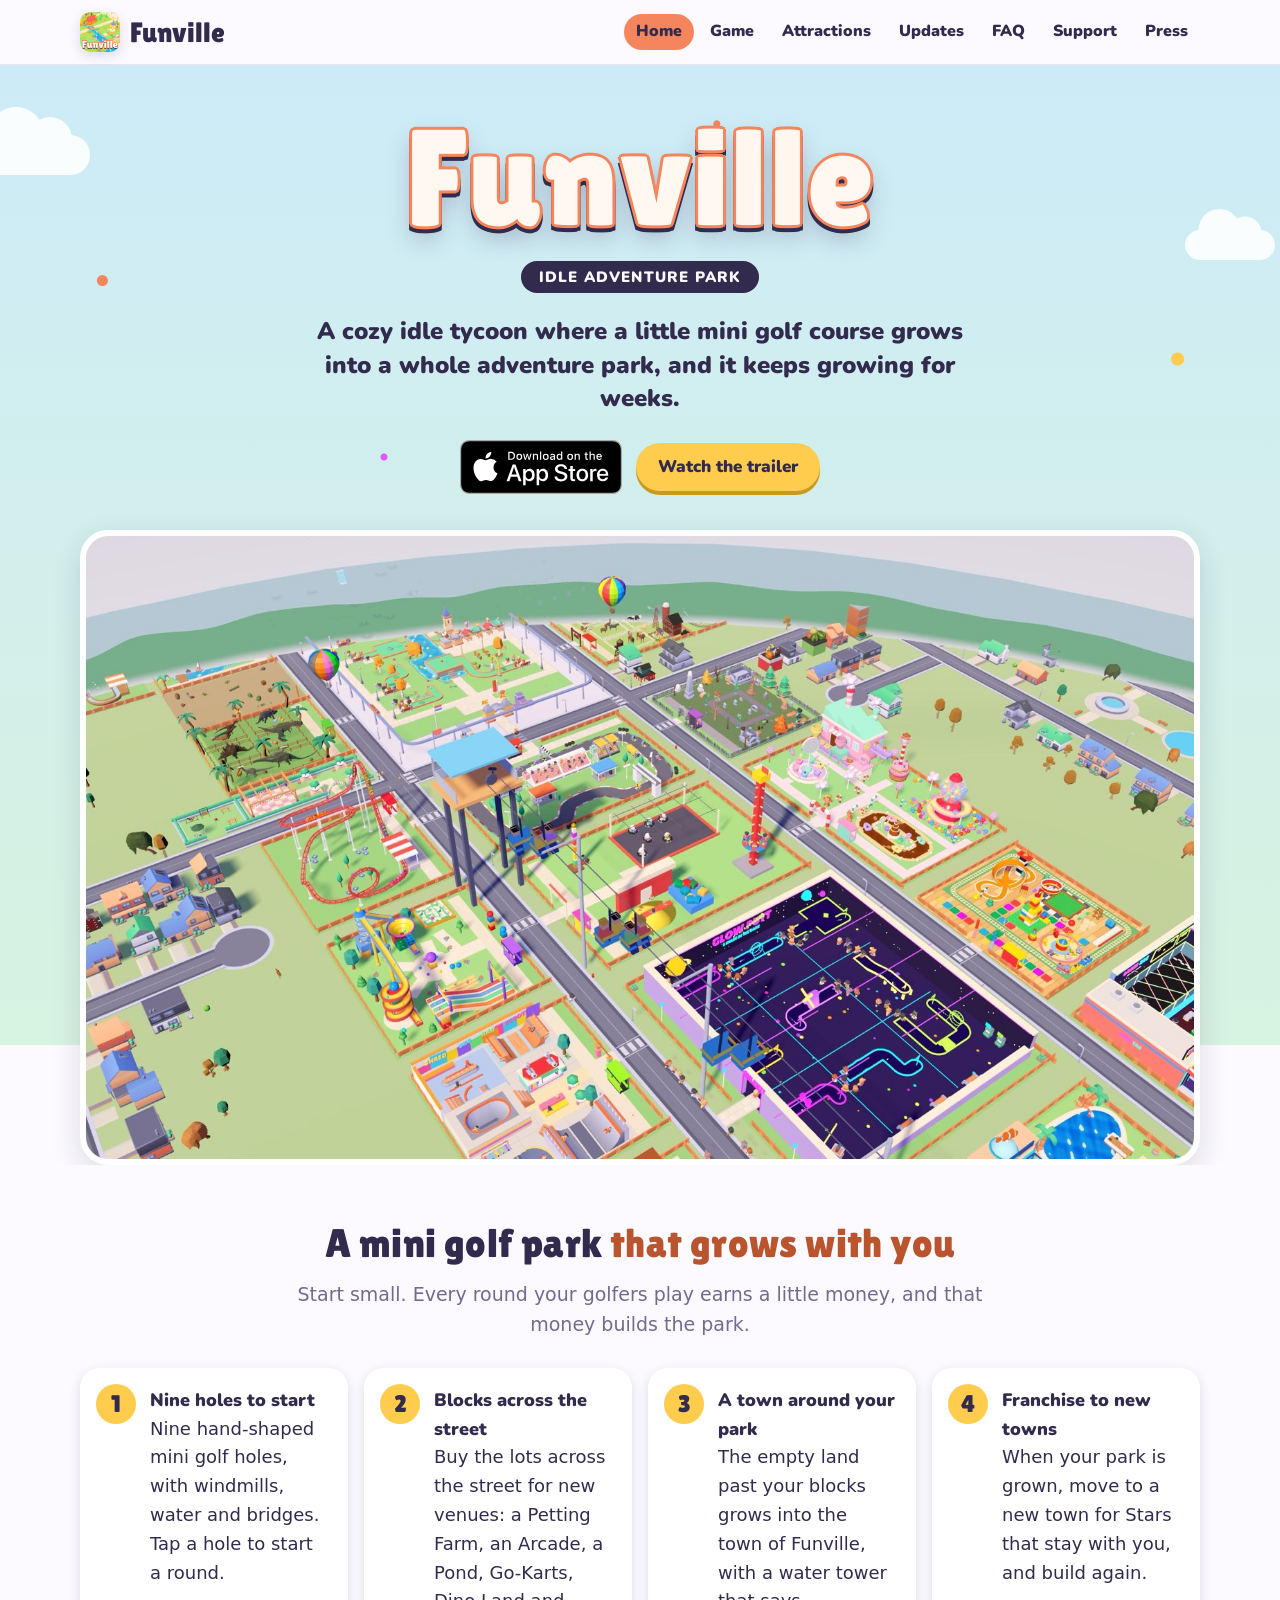
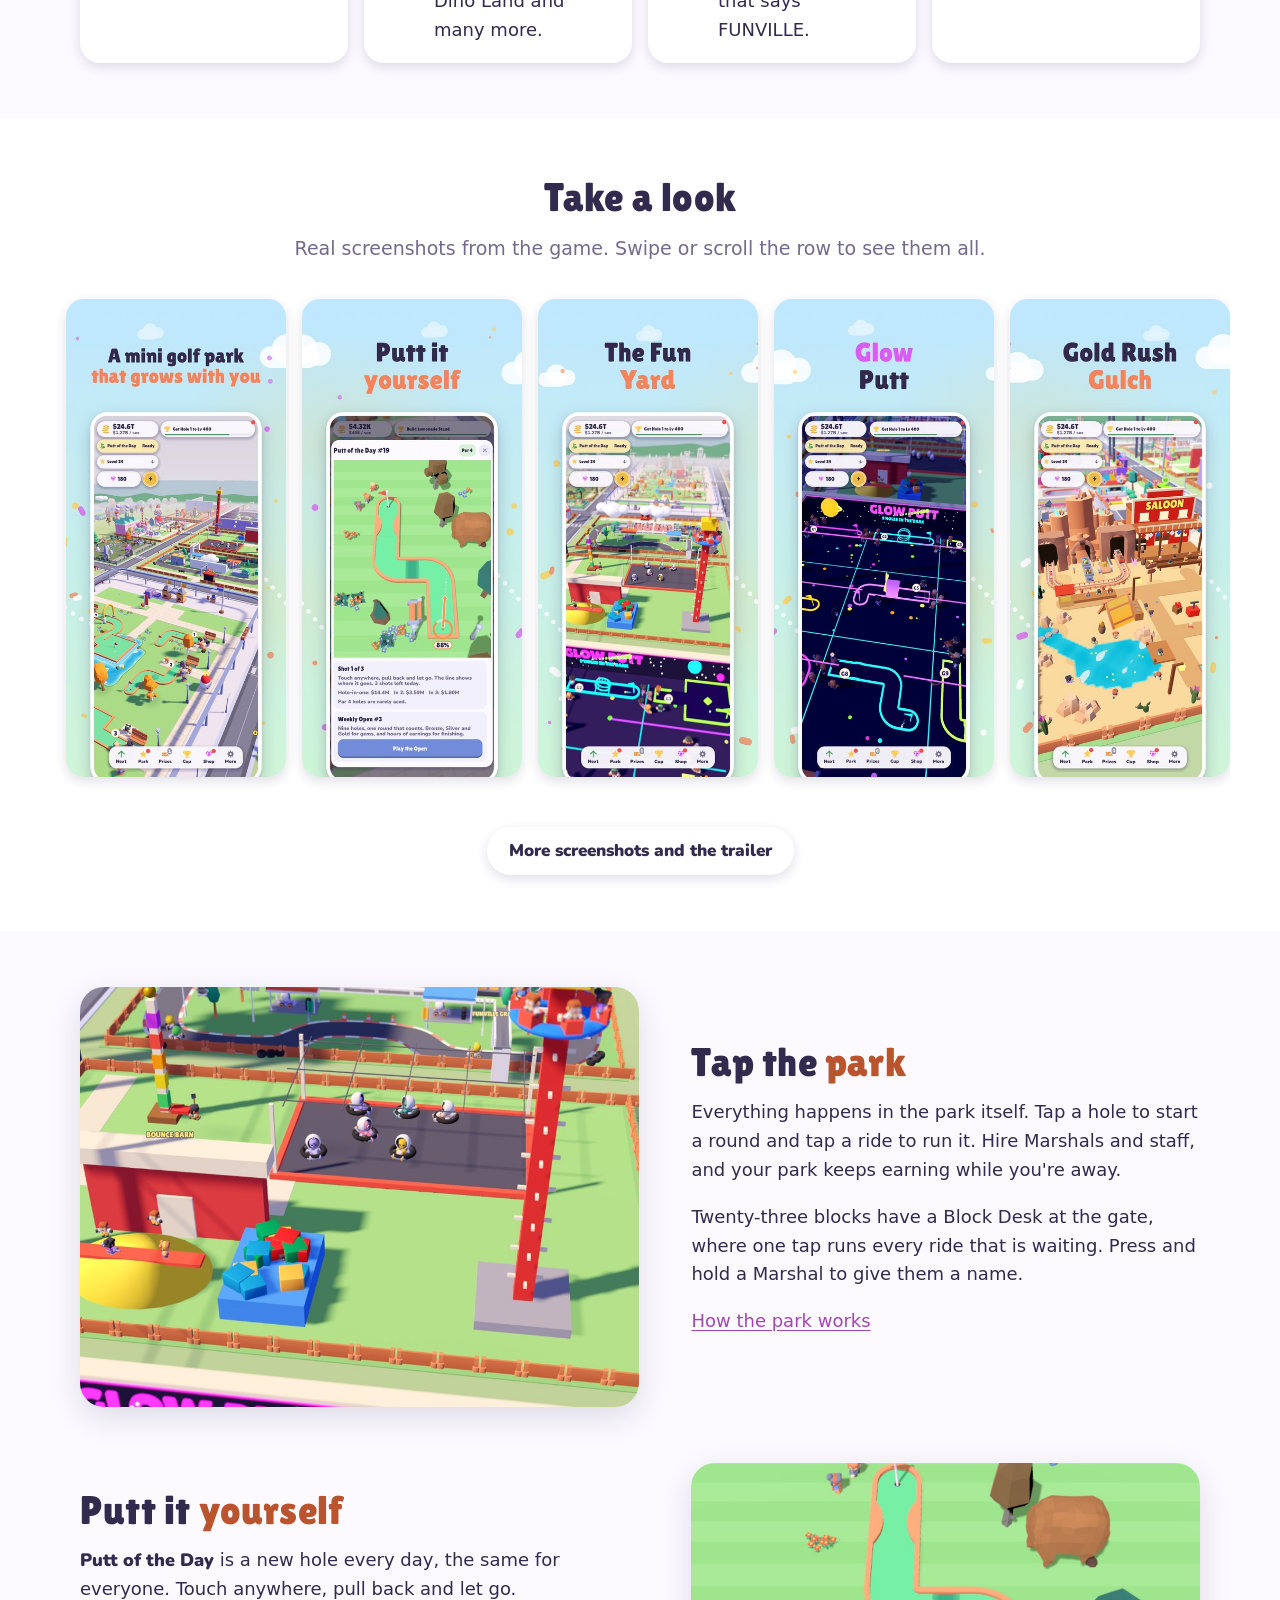
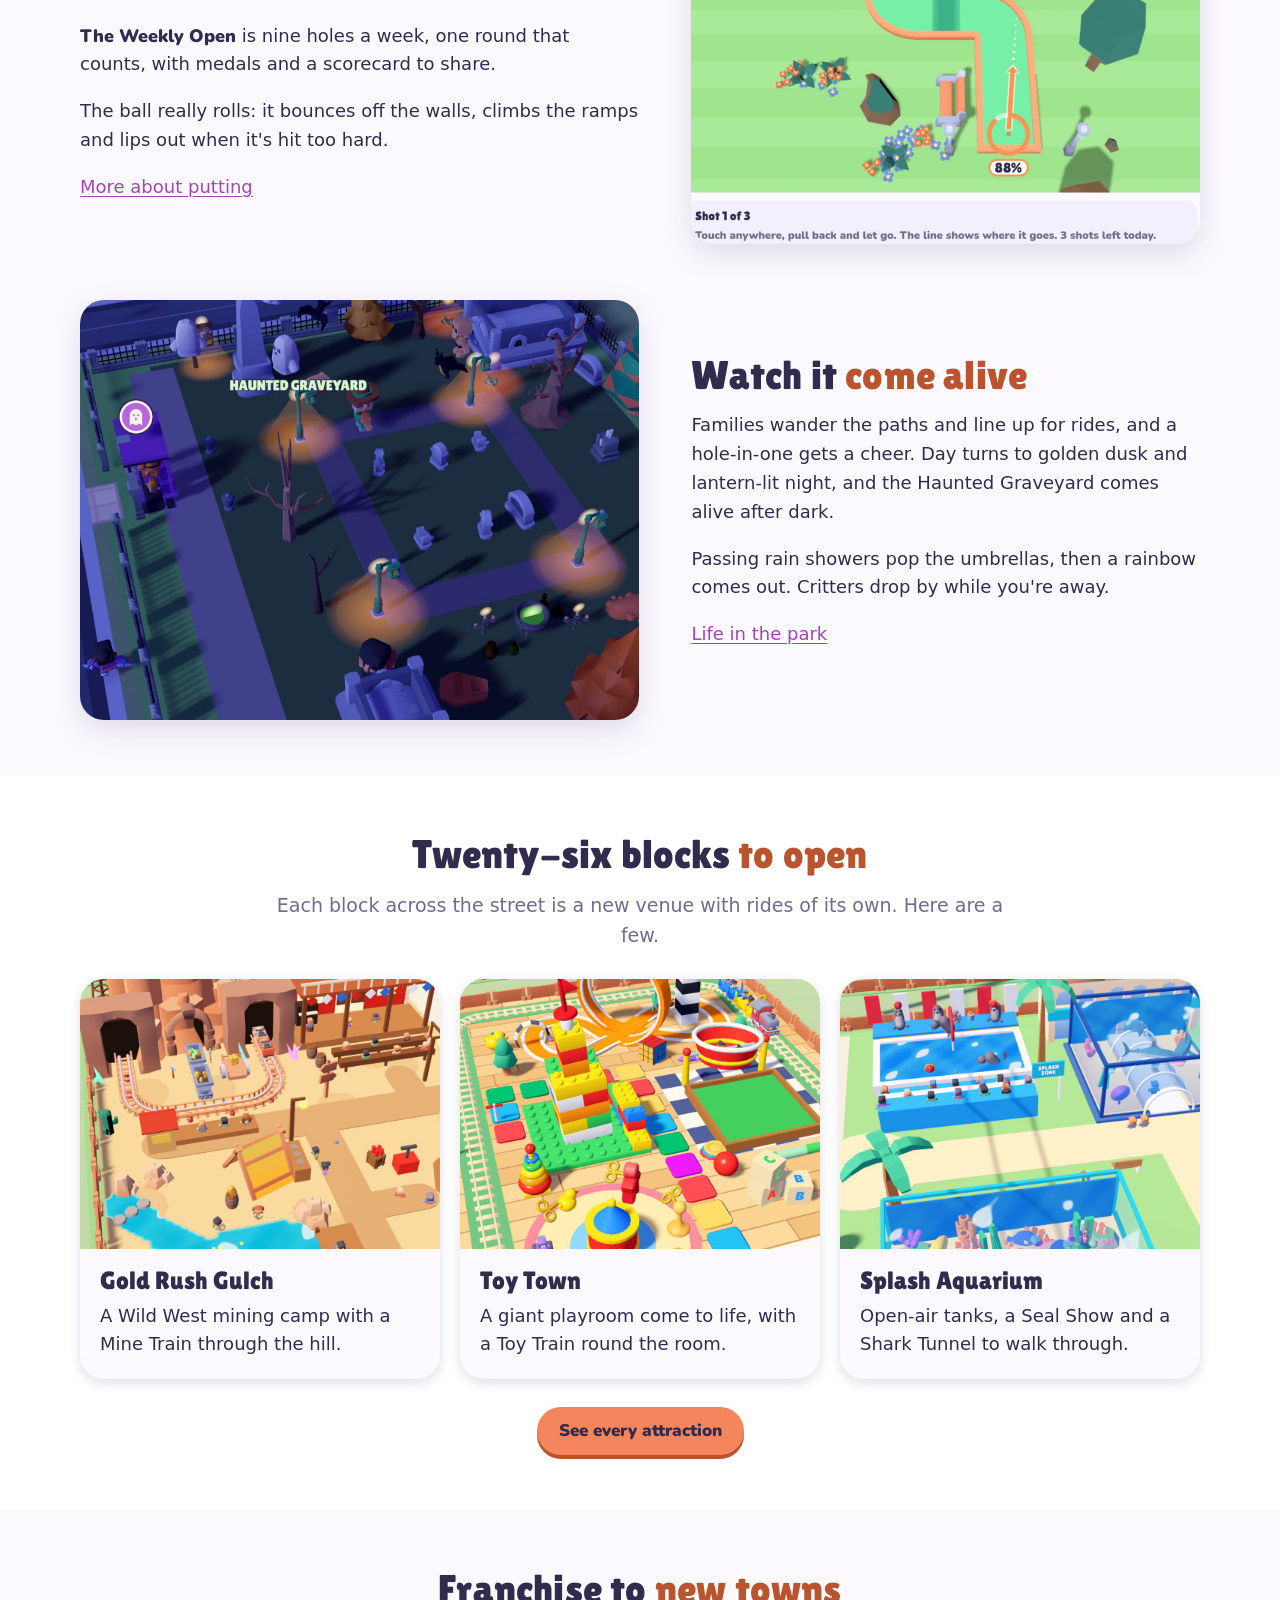
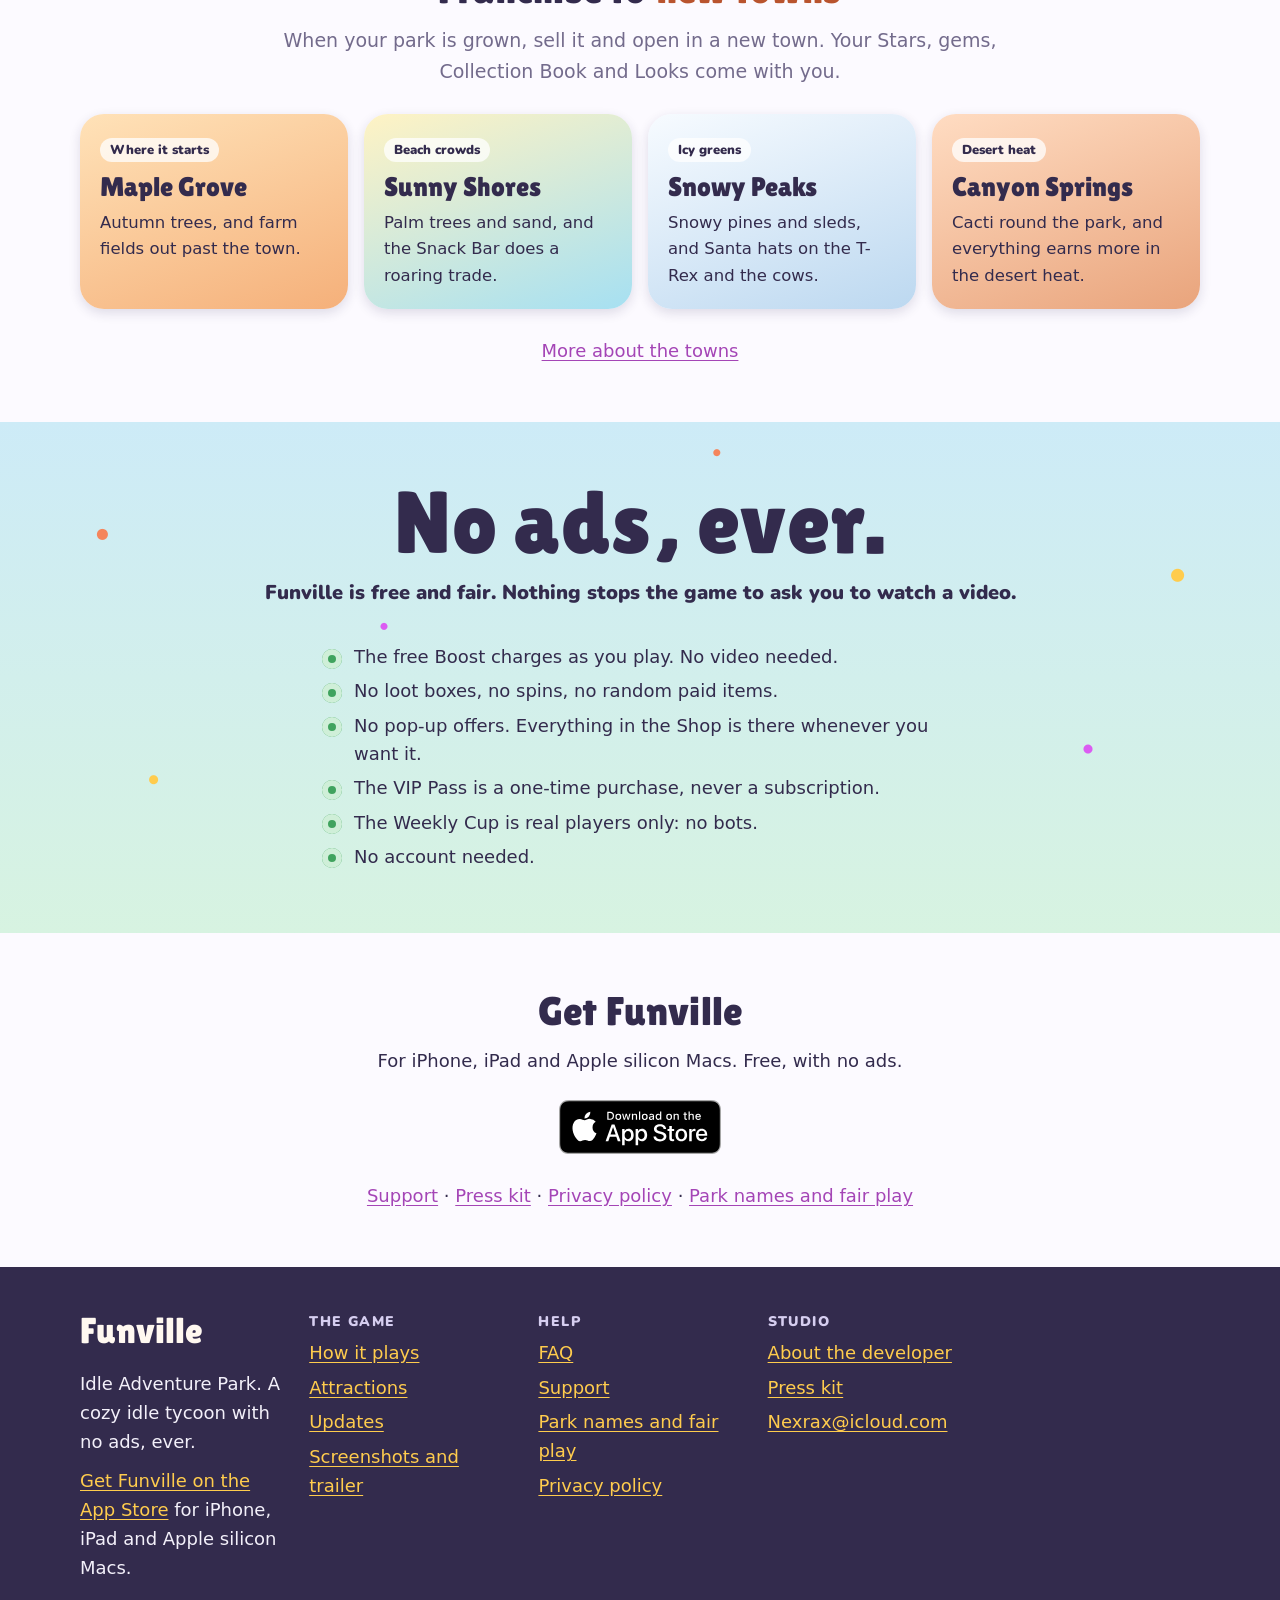
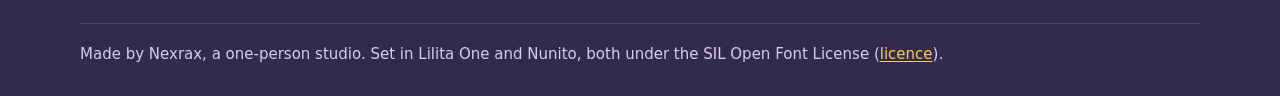
==== commit 965860b9: "Apple's official Download on the App Store badge (img/app-store-badge.svg, from Apple's marketing to" ====
--- a/index.html
+++ b/index.html
@@ -59,7 +59,7 @@
     <p><span class="pill">Idle Adventure Park</span></p>
     <p class="pitch">A cozy idle tycoon where a little mini golf course grows into a whole adventure park, and it keeps growing for weeks.</p>
     <div class="cta-row">
-      <a class="store-soon" href="https://apps.apple.com/app/funville-idle-adventure-park/id6816280683">Download on<span>the App Store</span></a>
+      <a class="store-badge" href="https://apps.apple.com/app/funville-idle-adventure-park/id6816280683"><img src="img/app-store-badge.svg" alt="Download on the App Store" width="162" height="54"></a>
       <a class="btn gold" href="media.html#trailer">Watch the trailer</a>
     </div>
   </div>
@@ -197,7 +197,7 @@
     <h2 id="get">Get Funville</h2>
     <p>For iPhone, iPad and Apple silicon Macs. Free, with no ads.</p>
     <div class="cta-row">
-      <a class="store-soon" href="https://apps.apple.com/app/funville-idle-adventure-park/id6816280683">Download on<span>the App Store</span></a>
+      <a class="store-badge" href="https://apps.apple.com/app/funville-idle-adventure-park/id6816280683"><img src="img/app-store-badge.svg" alt="Download on the App Store" width="162" height="54"></a>
     </div>
     <p class="more"><a href="support.html">Support</a> · <a href="press.html">Press kit</a> · <a href="privacy.html">Privacy policy</a> · <a href="rules.html">Park names and fair play</a></p>
   </div>
--- a/site.css
+++ b/site.css
@@ -106,9 +106,10 @@
 .store-soon { display: inline-flex; flex-direction: column; justify-content: center; text-align: left; min-height: 54px; padding: 8px 20px; border-radius: 14px; background: #332B4D; color: #FCFAFF; font: 900 12px/1.2 var(--heavy); letter-spacing: .08em; text-transform: uppercase; }
 .store-soon span { font: 400 21px/1.15 var(--display); letter-spacing: .01em; text-transform: none; }
 @media (prefers-color-scheme: dark) { .store-soon { background: #FCFAFF; color: #332B4D; } }
-a.store-soon { text-decoration: none; transition: transform .15s ease; }
-a.store-soon:hover, a.store-soon:focus-visible { transform: translateY(-2px); }
-a.store-soon span { text-decoration: none; }
+/* Apple's official badge (img/app-store-badge.svg, from Apple's marketing tools, 2026-10-27): shown as supplied, never recoloured */
+.store-badge { display: inline-block; line-height: 0; transition: transform .15s ease; }
+.store-badge img { display: block; height: 54px; width: auto; }
+.store-badge:hover, .store-badge:focus-visible { transform: translateY(-2px); }
 .cta-row { display: flex; flex-wrap: wrap; gap: 14px; align-items: center; justify-content: center; margin: 24px 0 0; }
 
 .pill { display: inline-block; padding: 7px 18px; border-radius: 999px; background: #332B4D; color: #FCFAFF; font: 900 15px/1.2 var(--heavy); letter-spacing: .08em; text-transform: uppercase; }
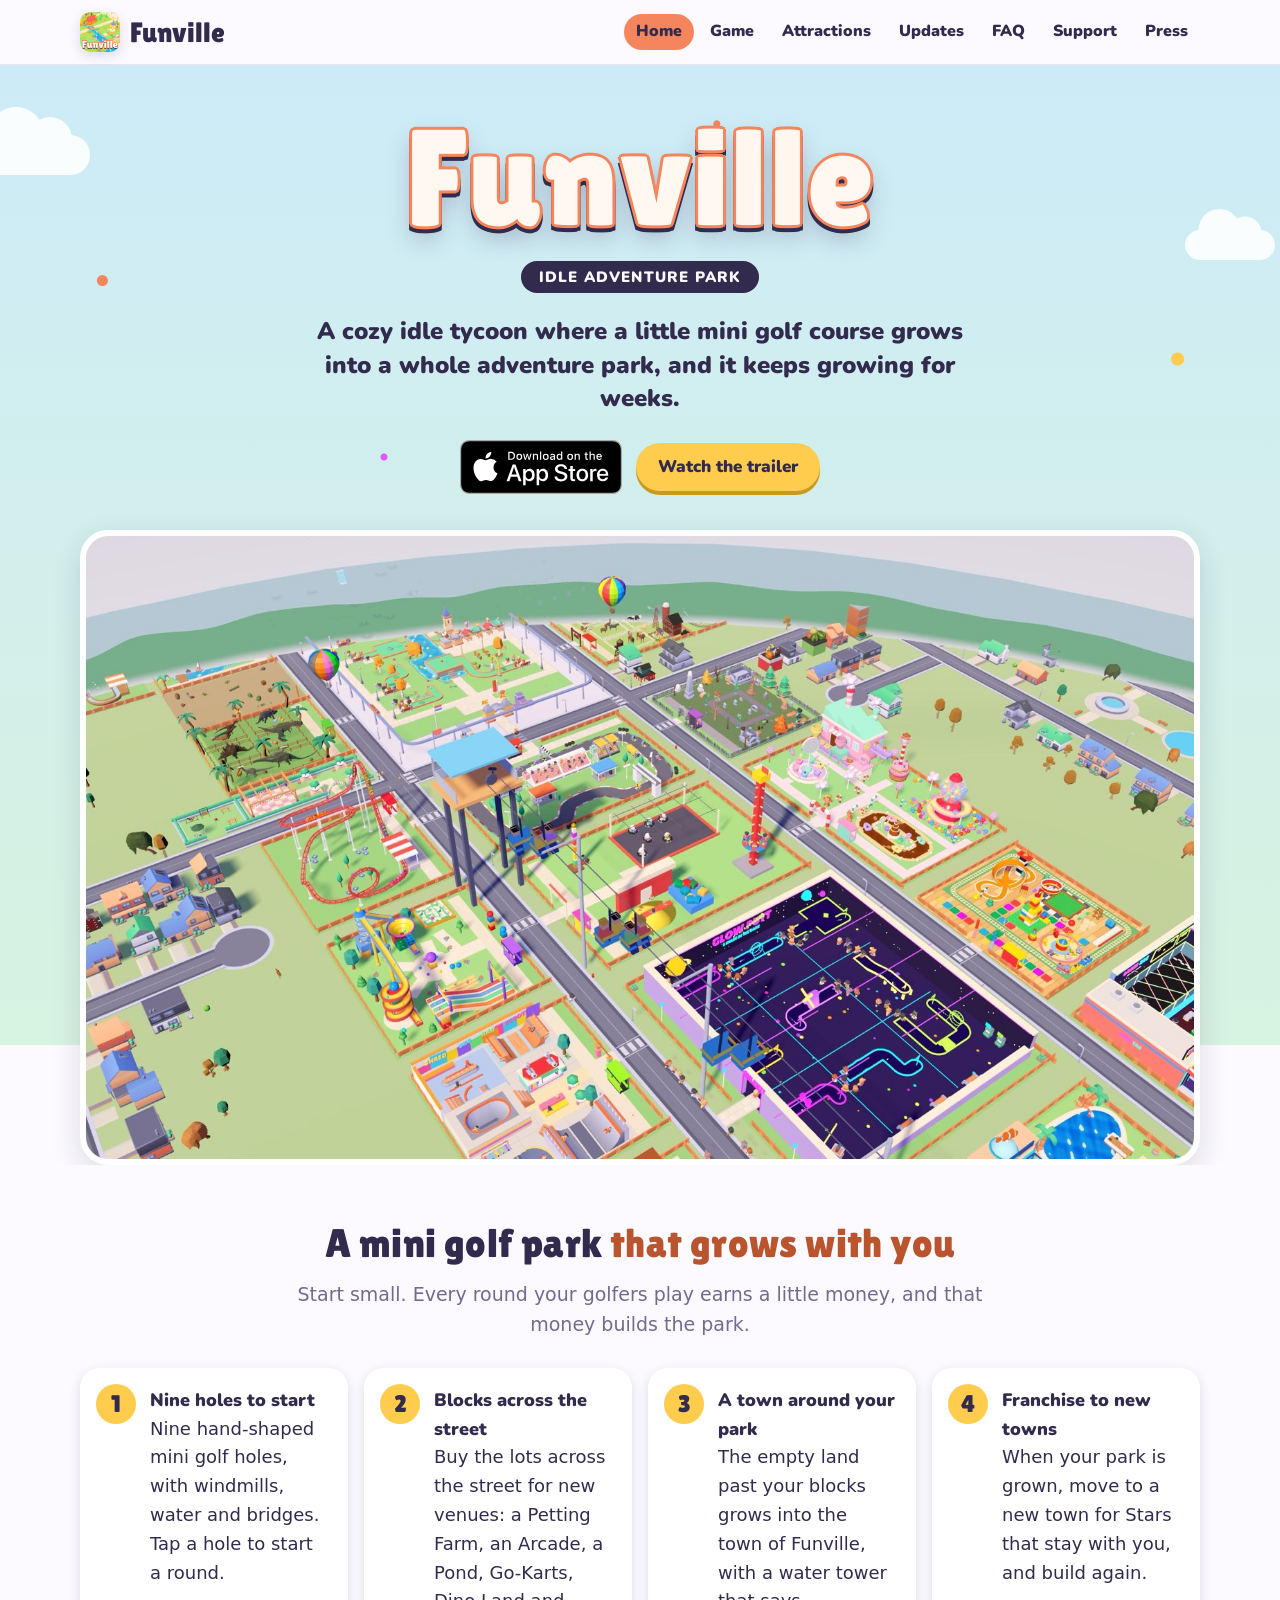
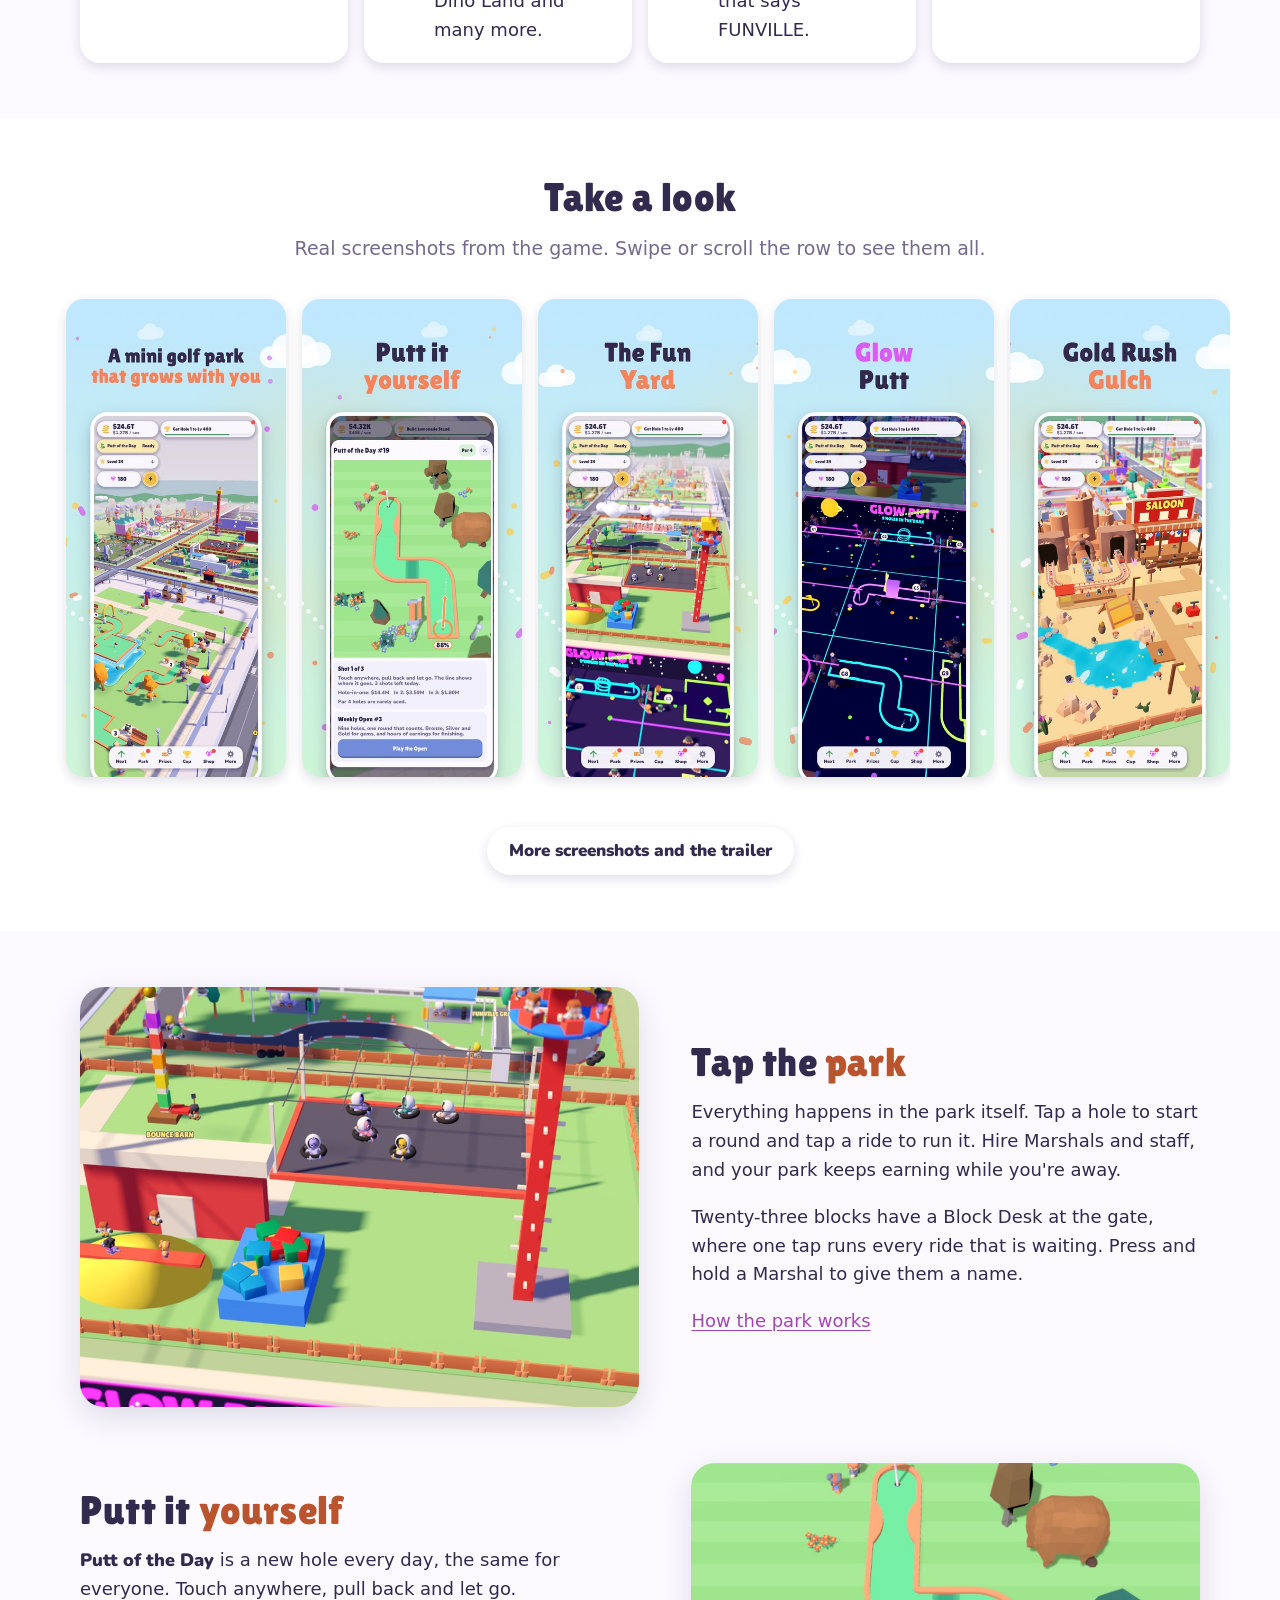
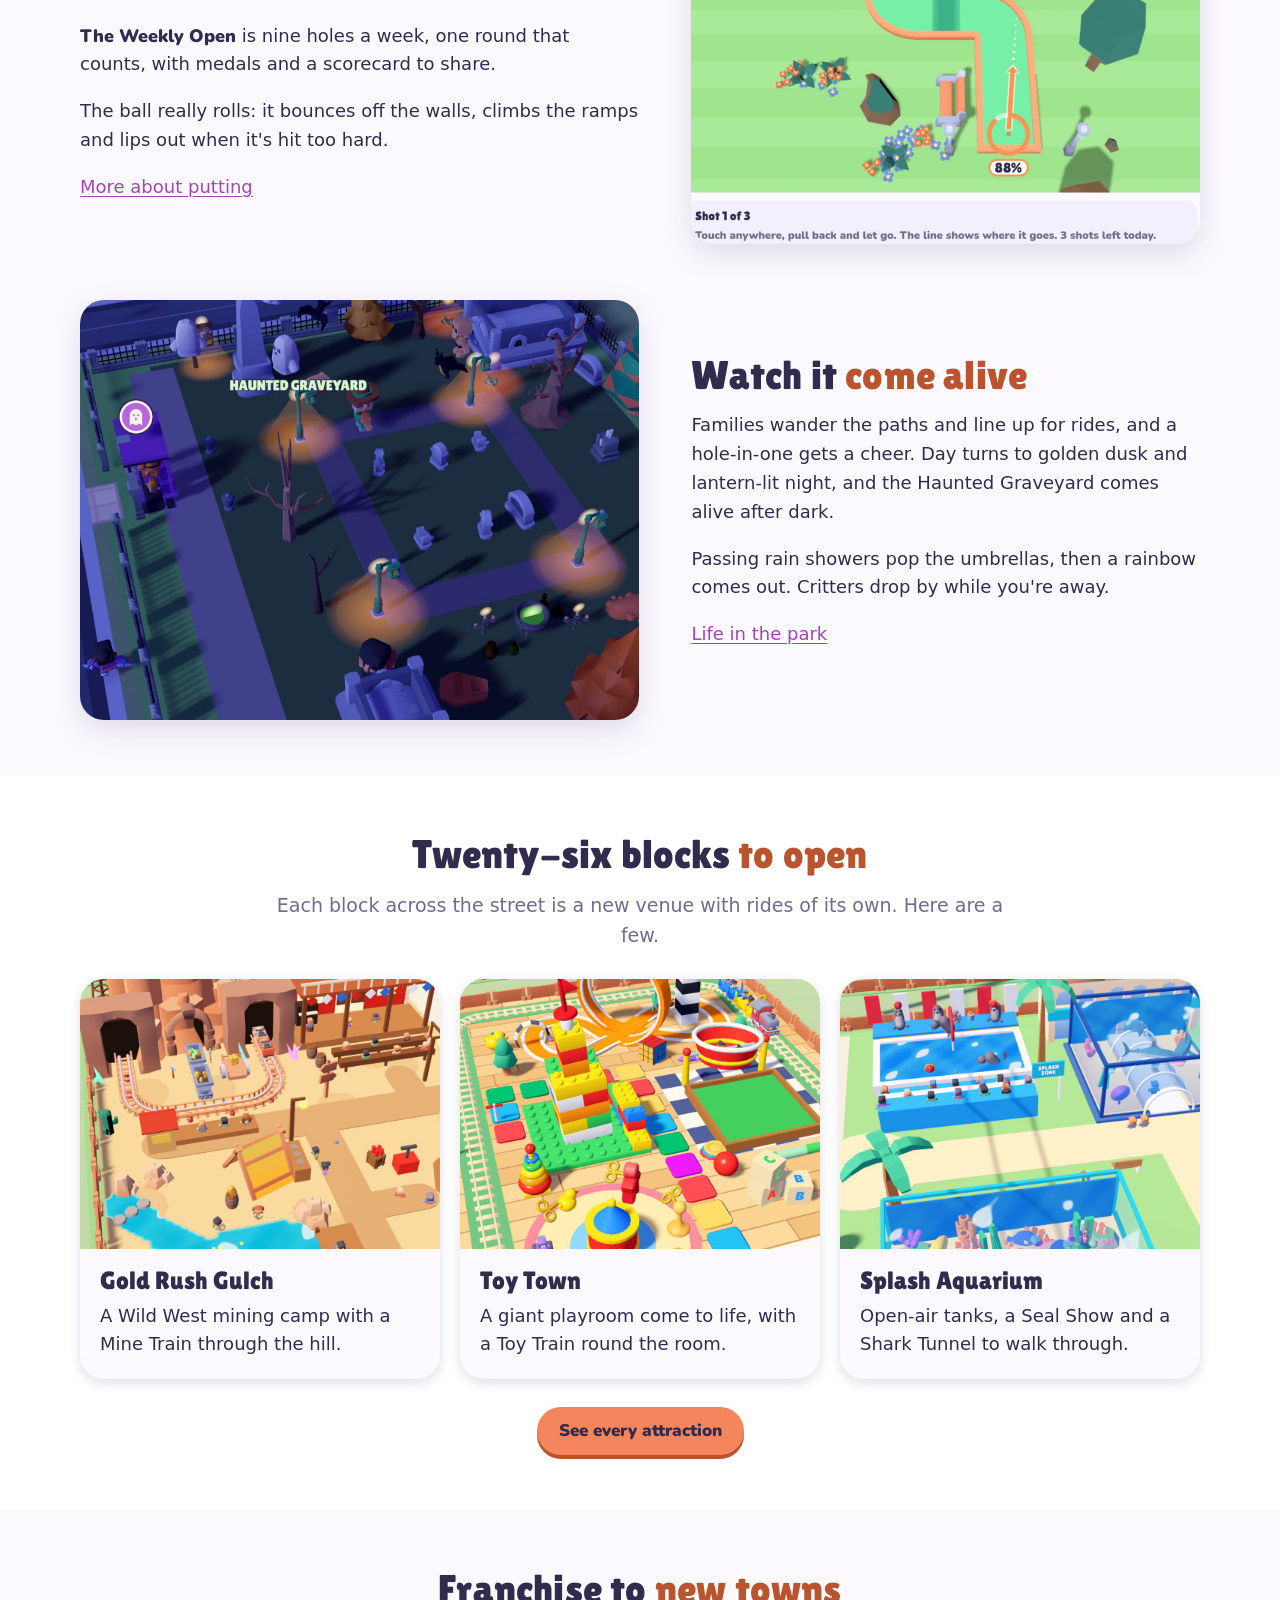
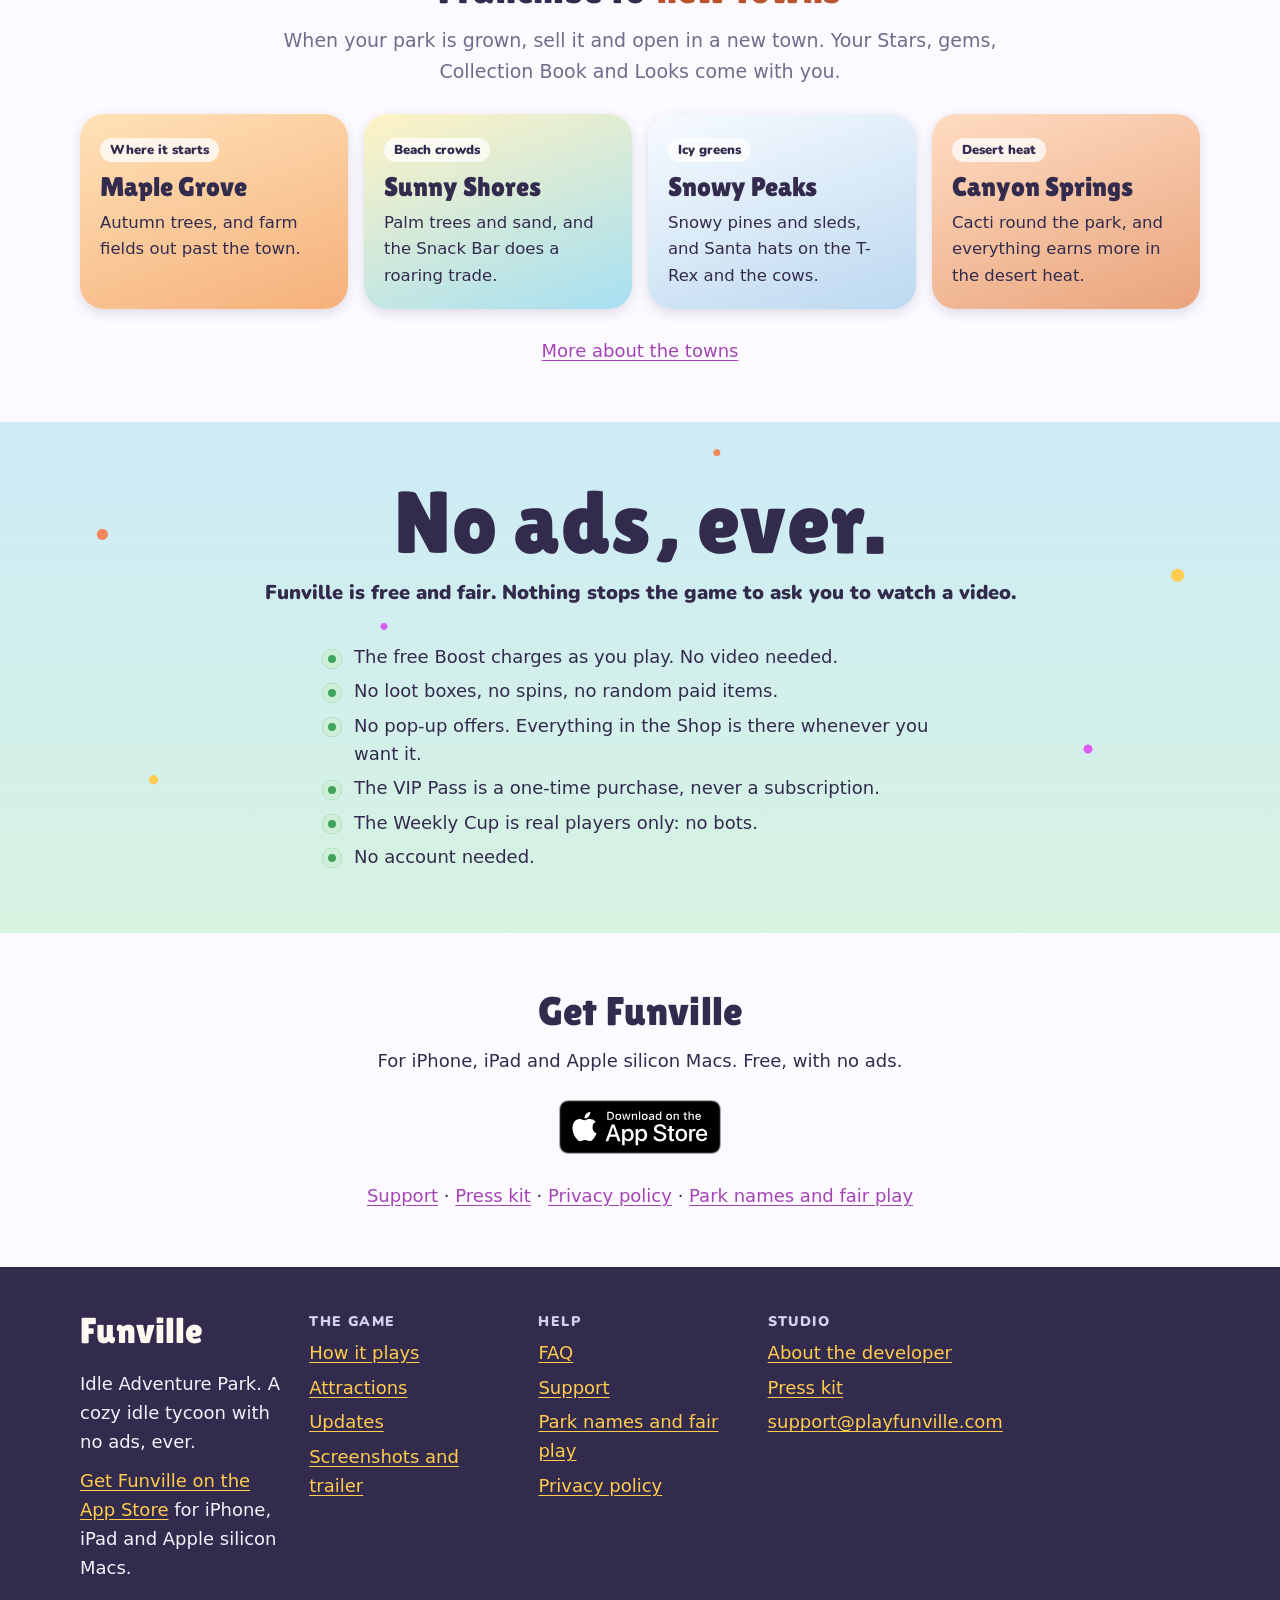
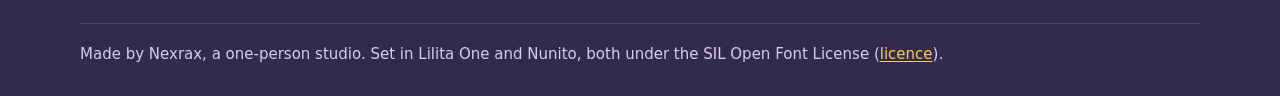
==== commit 2df78c06: "Support email is now support@playfunville.com Co-Authored-By: Claude Sonnet 5.5 <noreply@anthropic.c" ====
--- a/index.html
+++ b/index.html
@@ -235,7 +235,7 @@
         <ul>
           <li><a href="about.html">About the developer</a></li>
           <li><a href="press.html">Press kit</a></li>
-          <li><a href="mailto:Nexrax@icloud.com">Nexrax@icloud.com</a></li>
+          <li><a href="mailto:support@playfunville.com">support@playfunville.com</a></li>
         </ul>
       </nav>
     </div>
